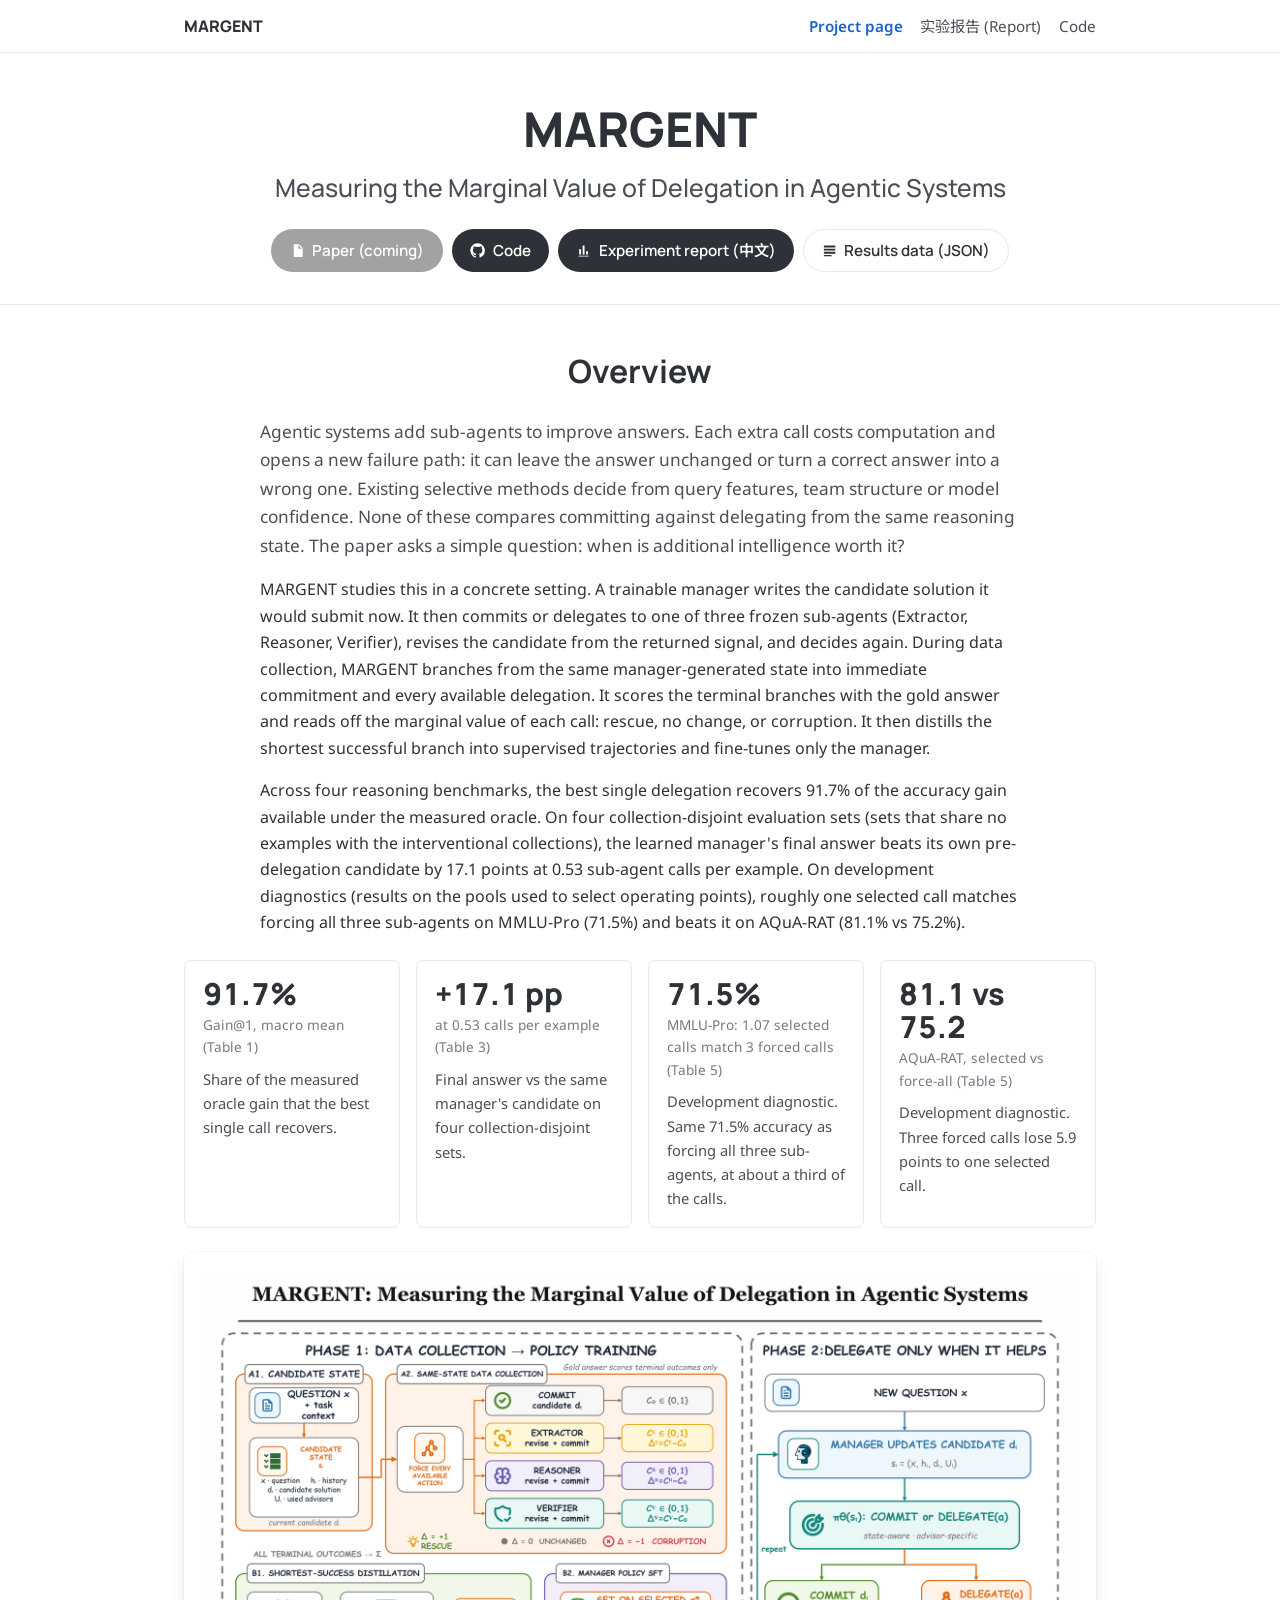
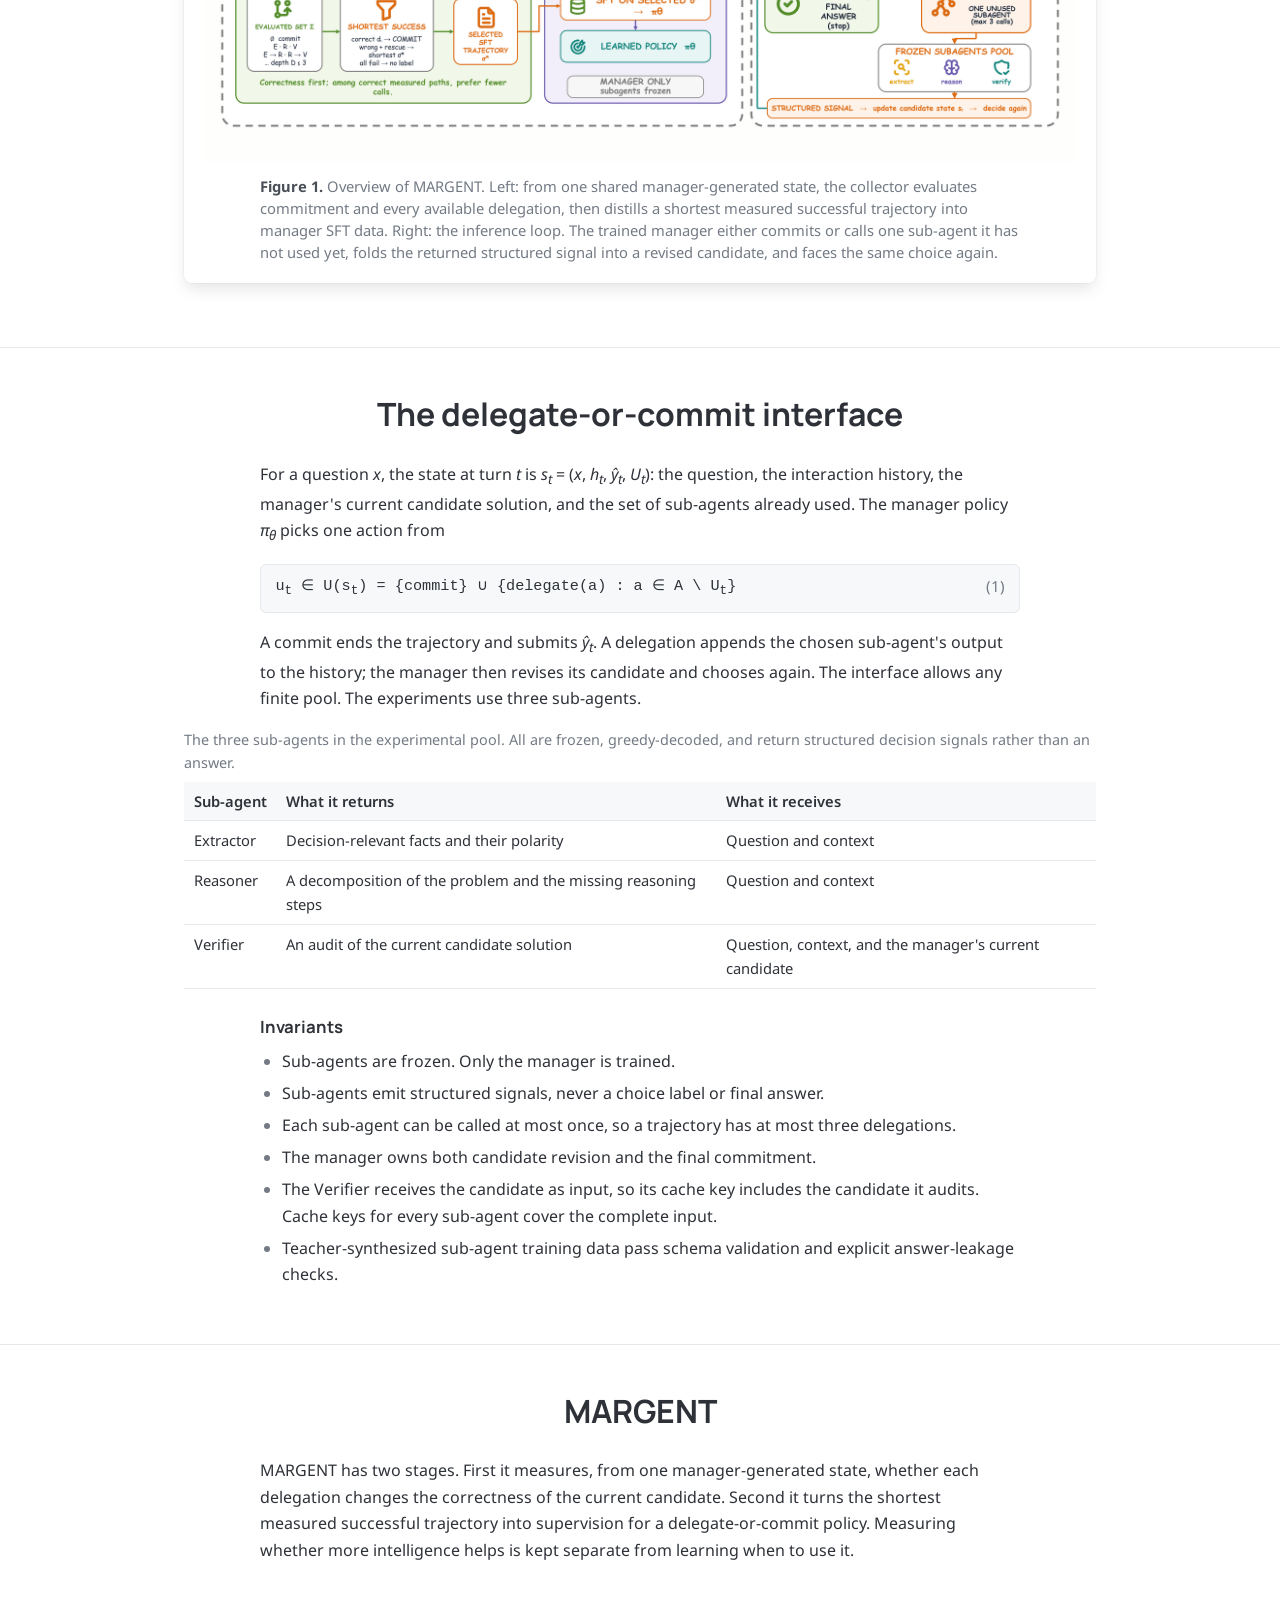
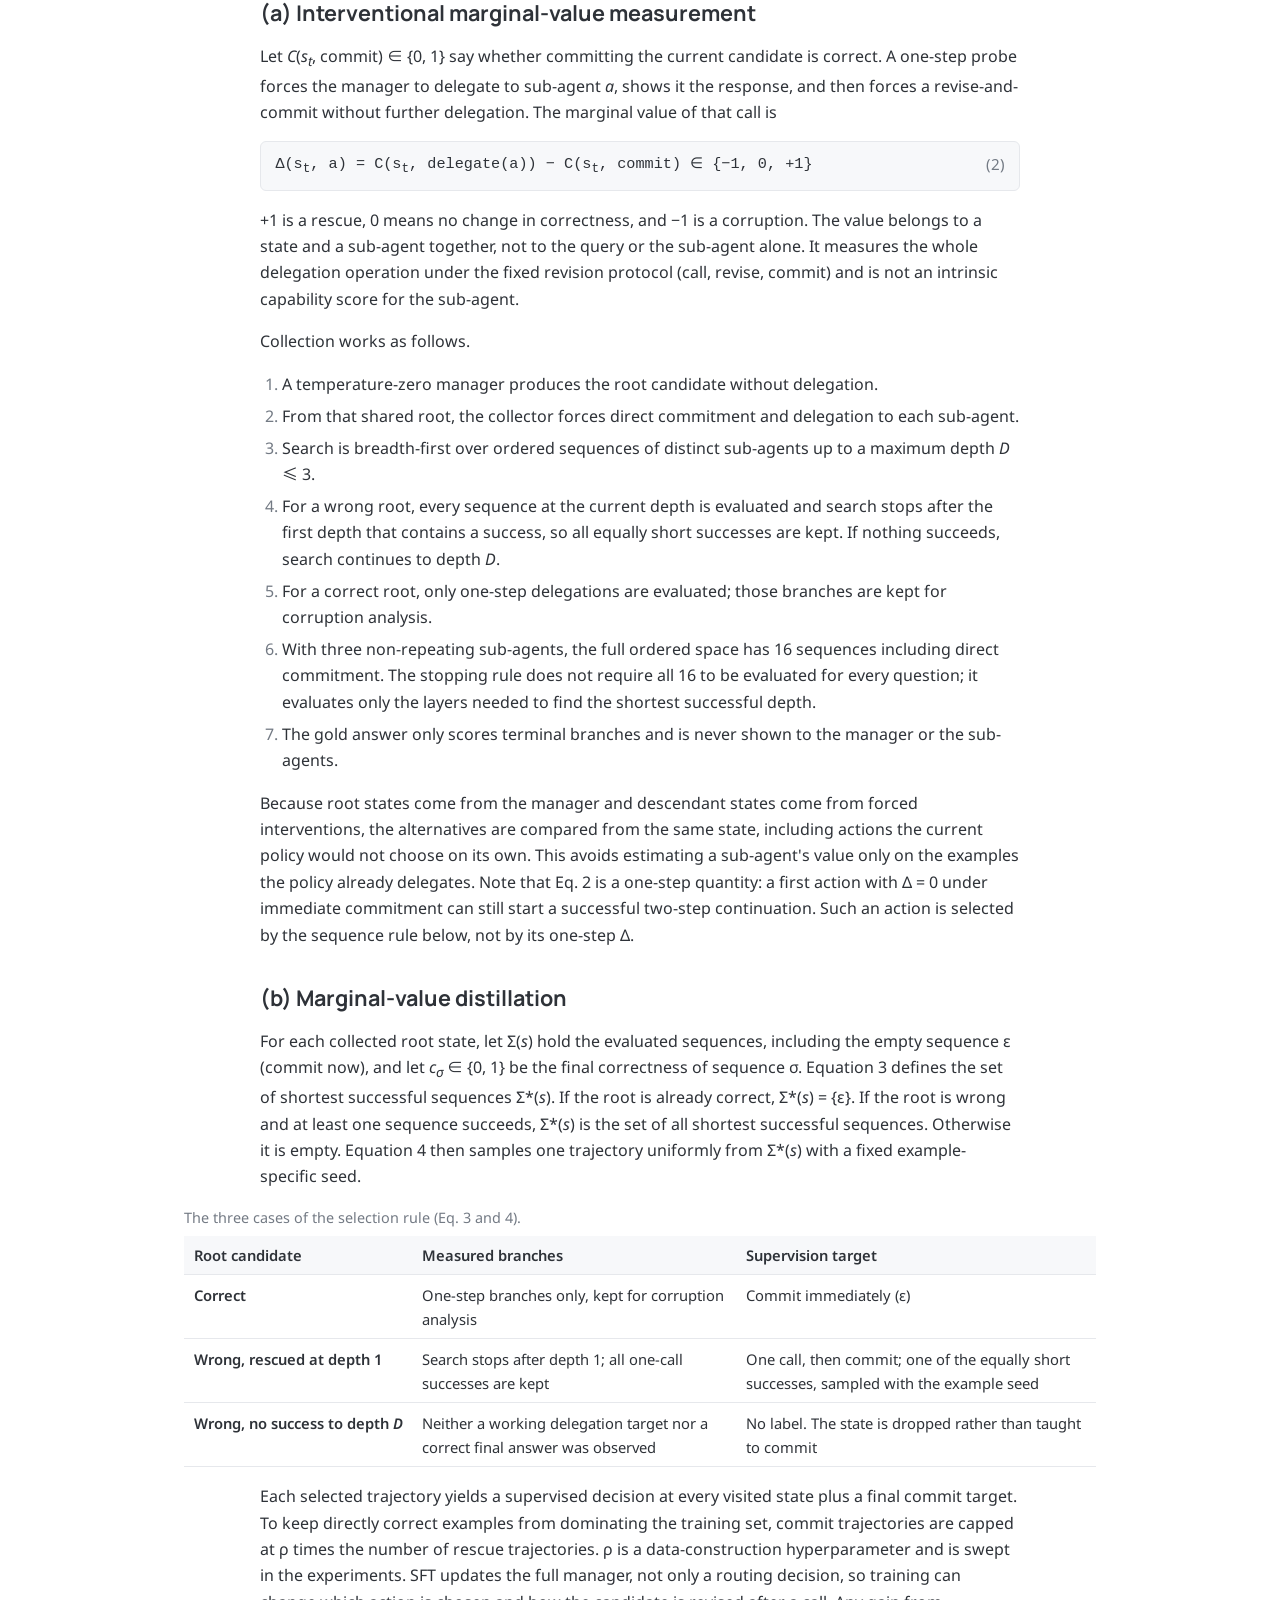
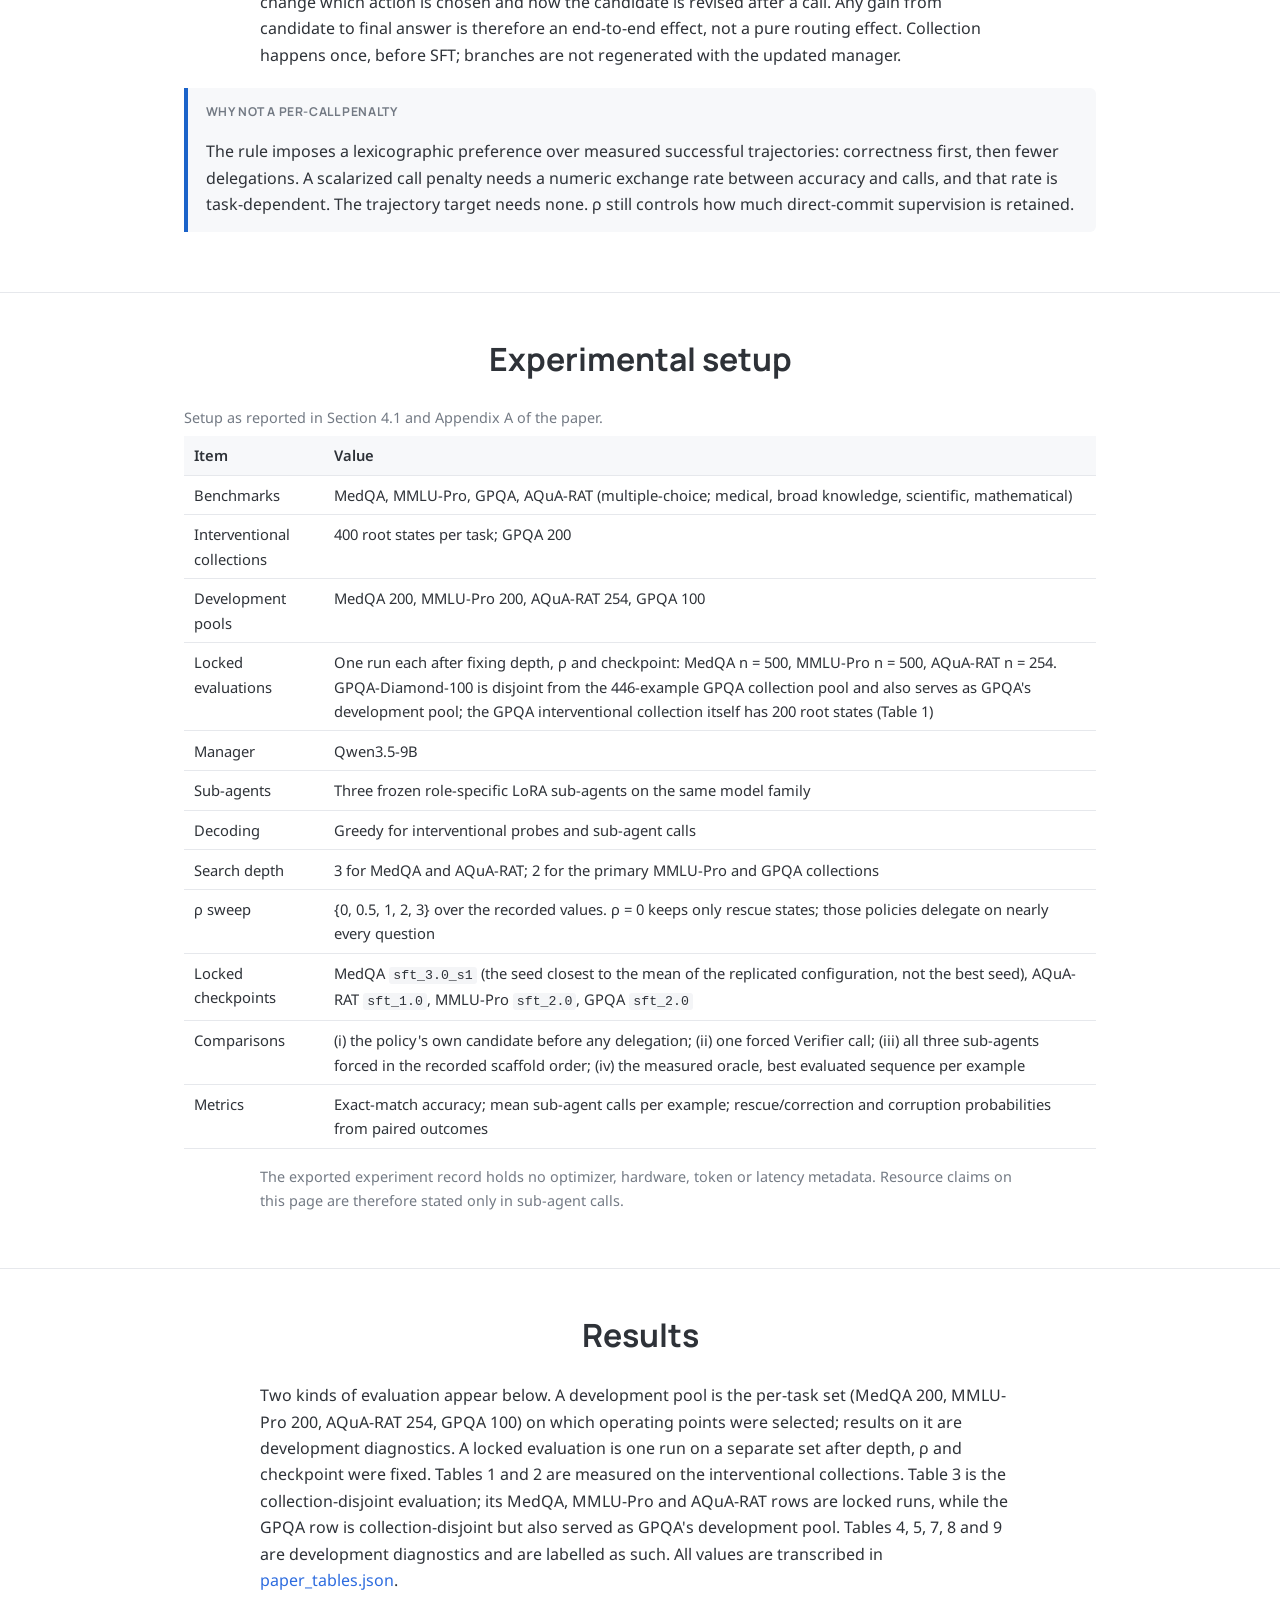
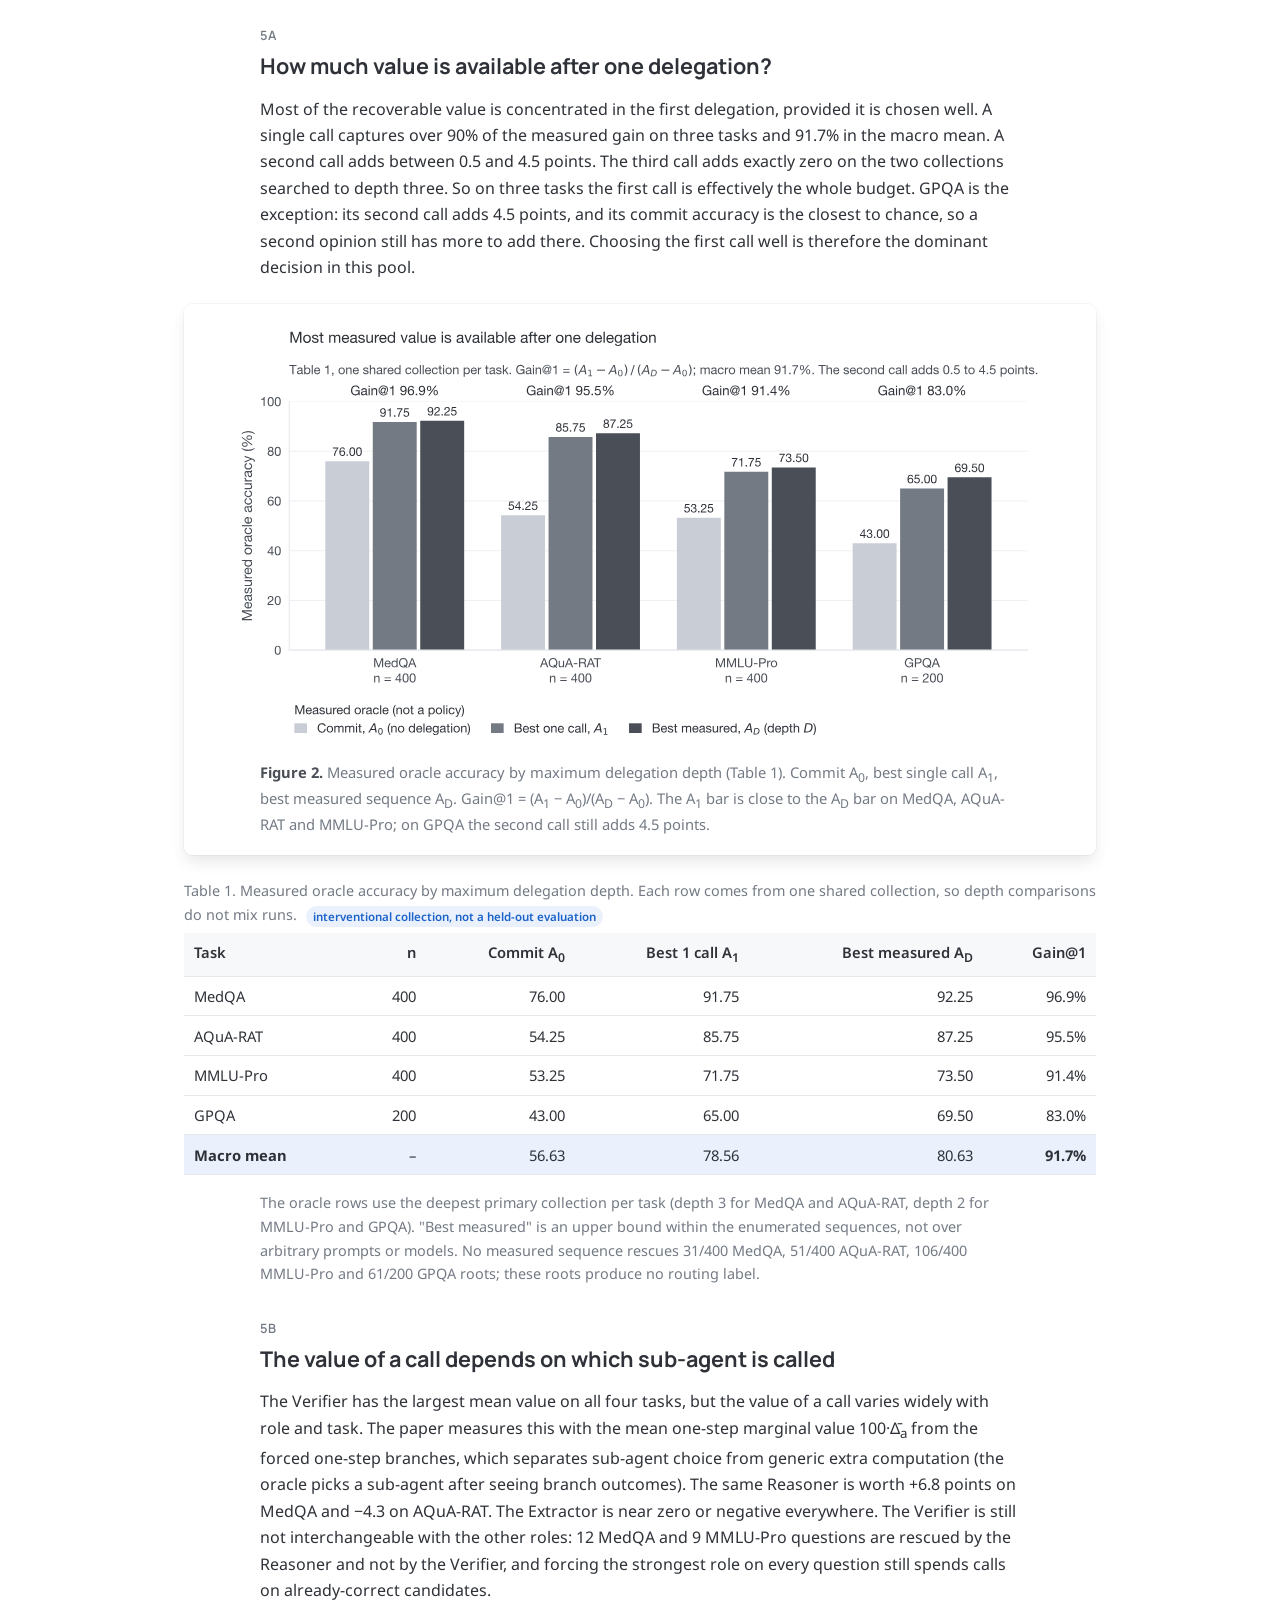
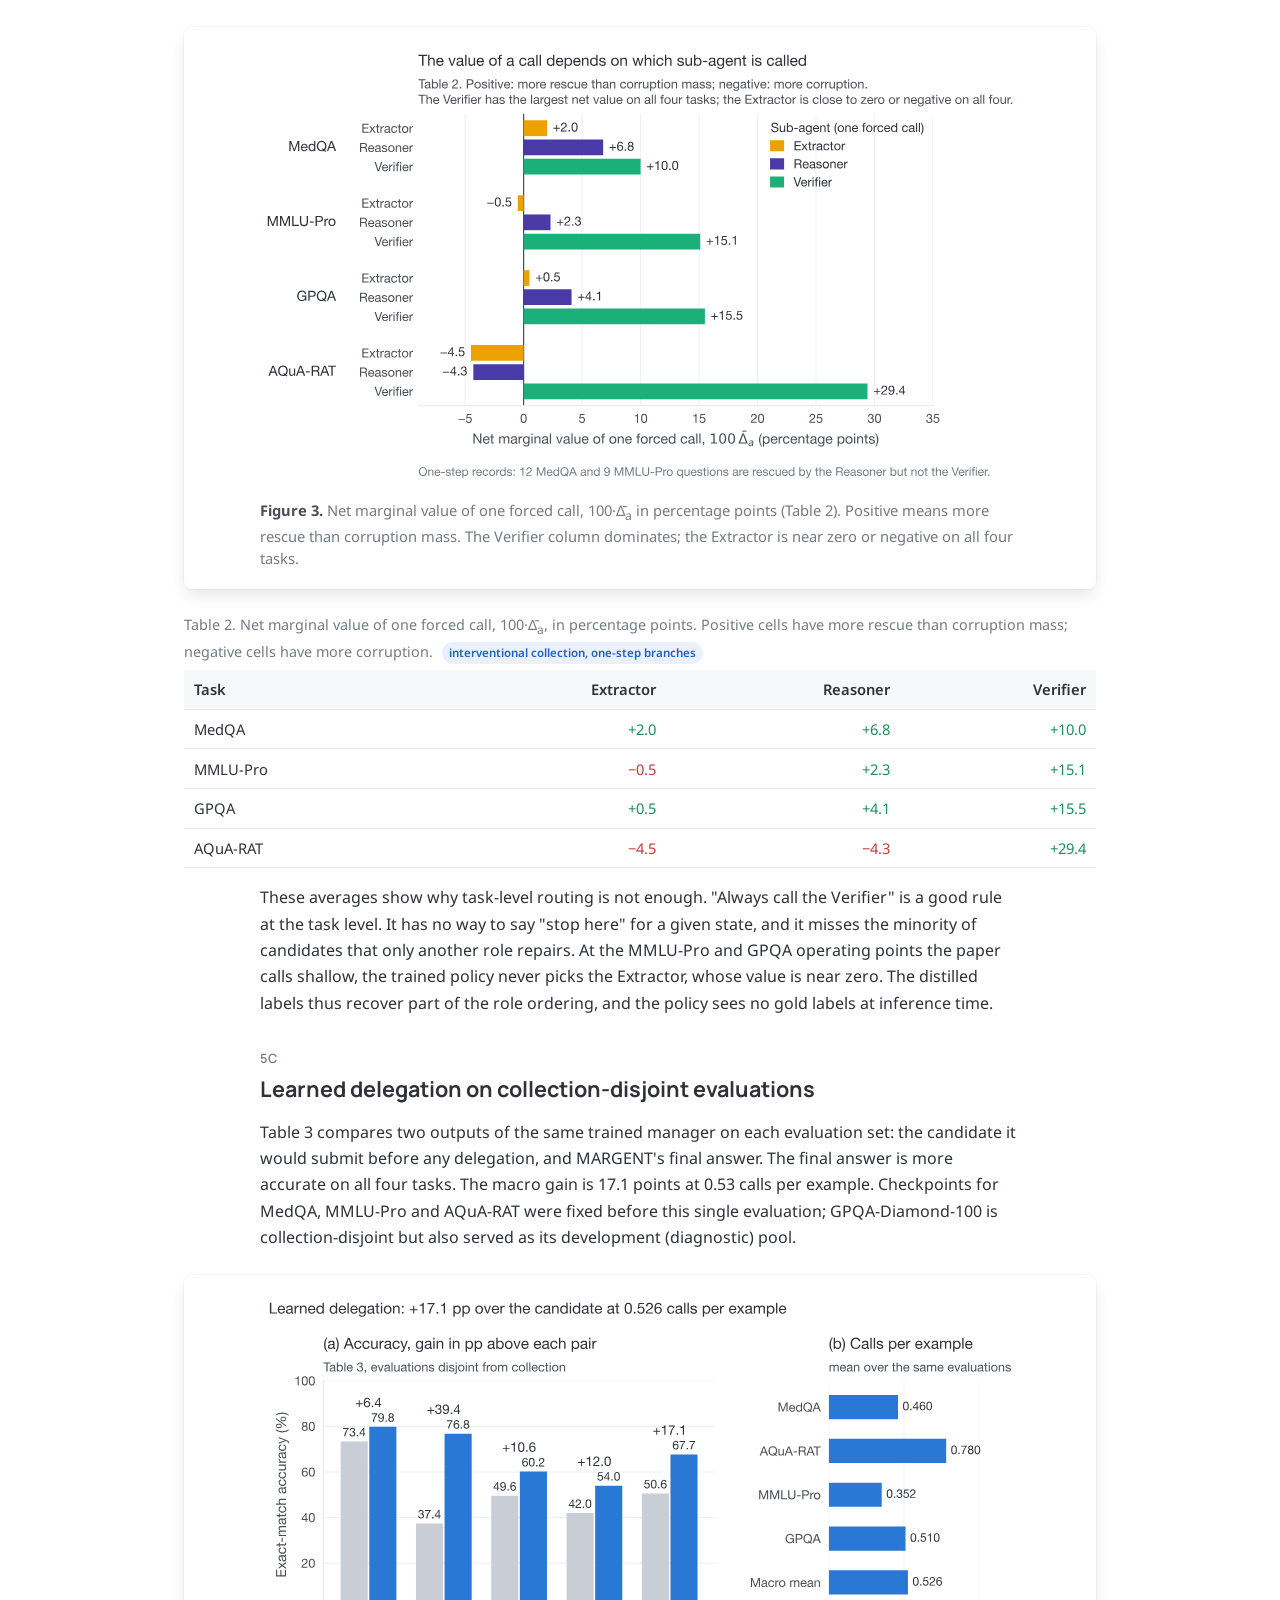
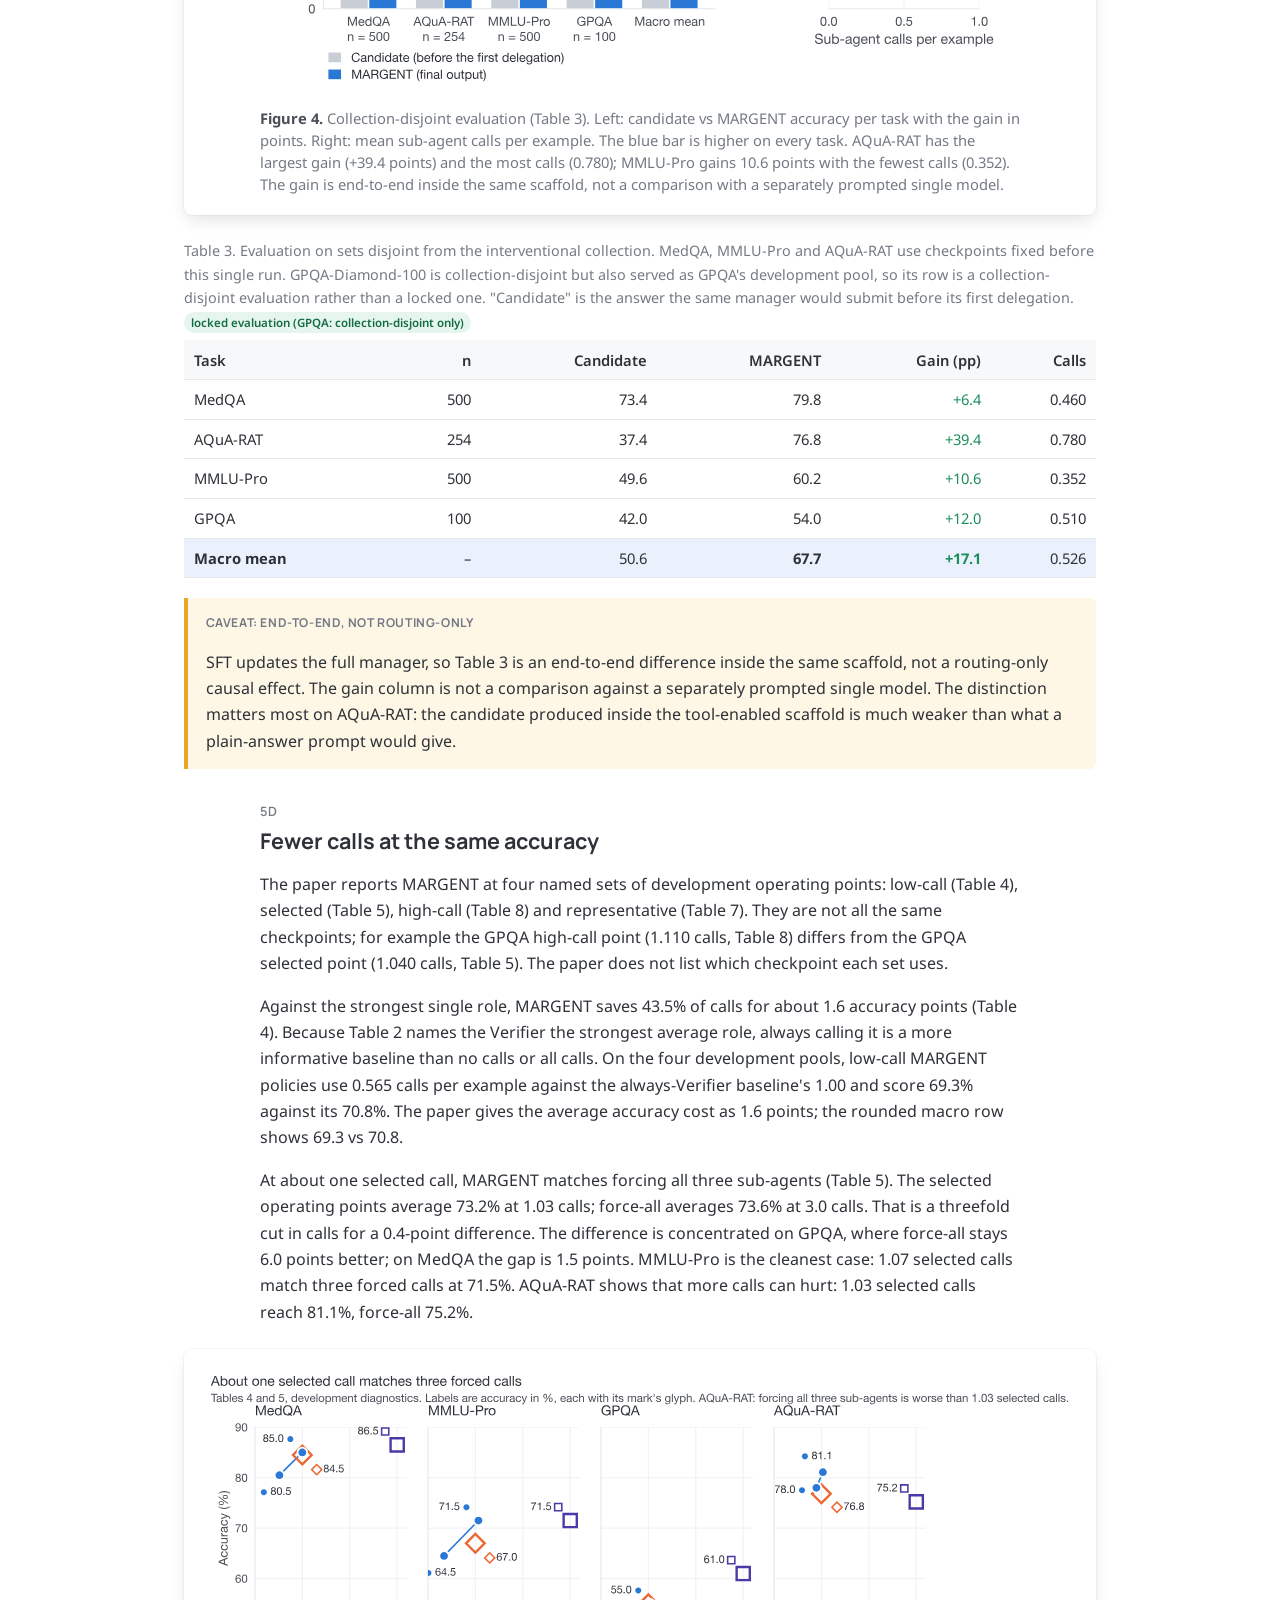
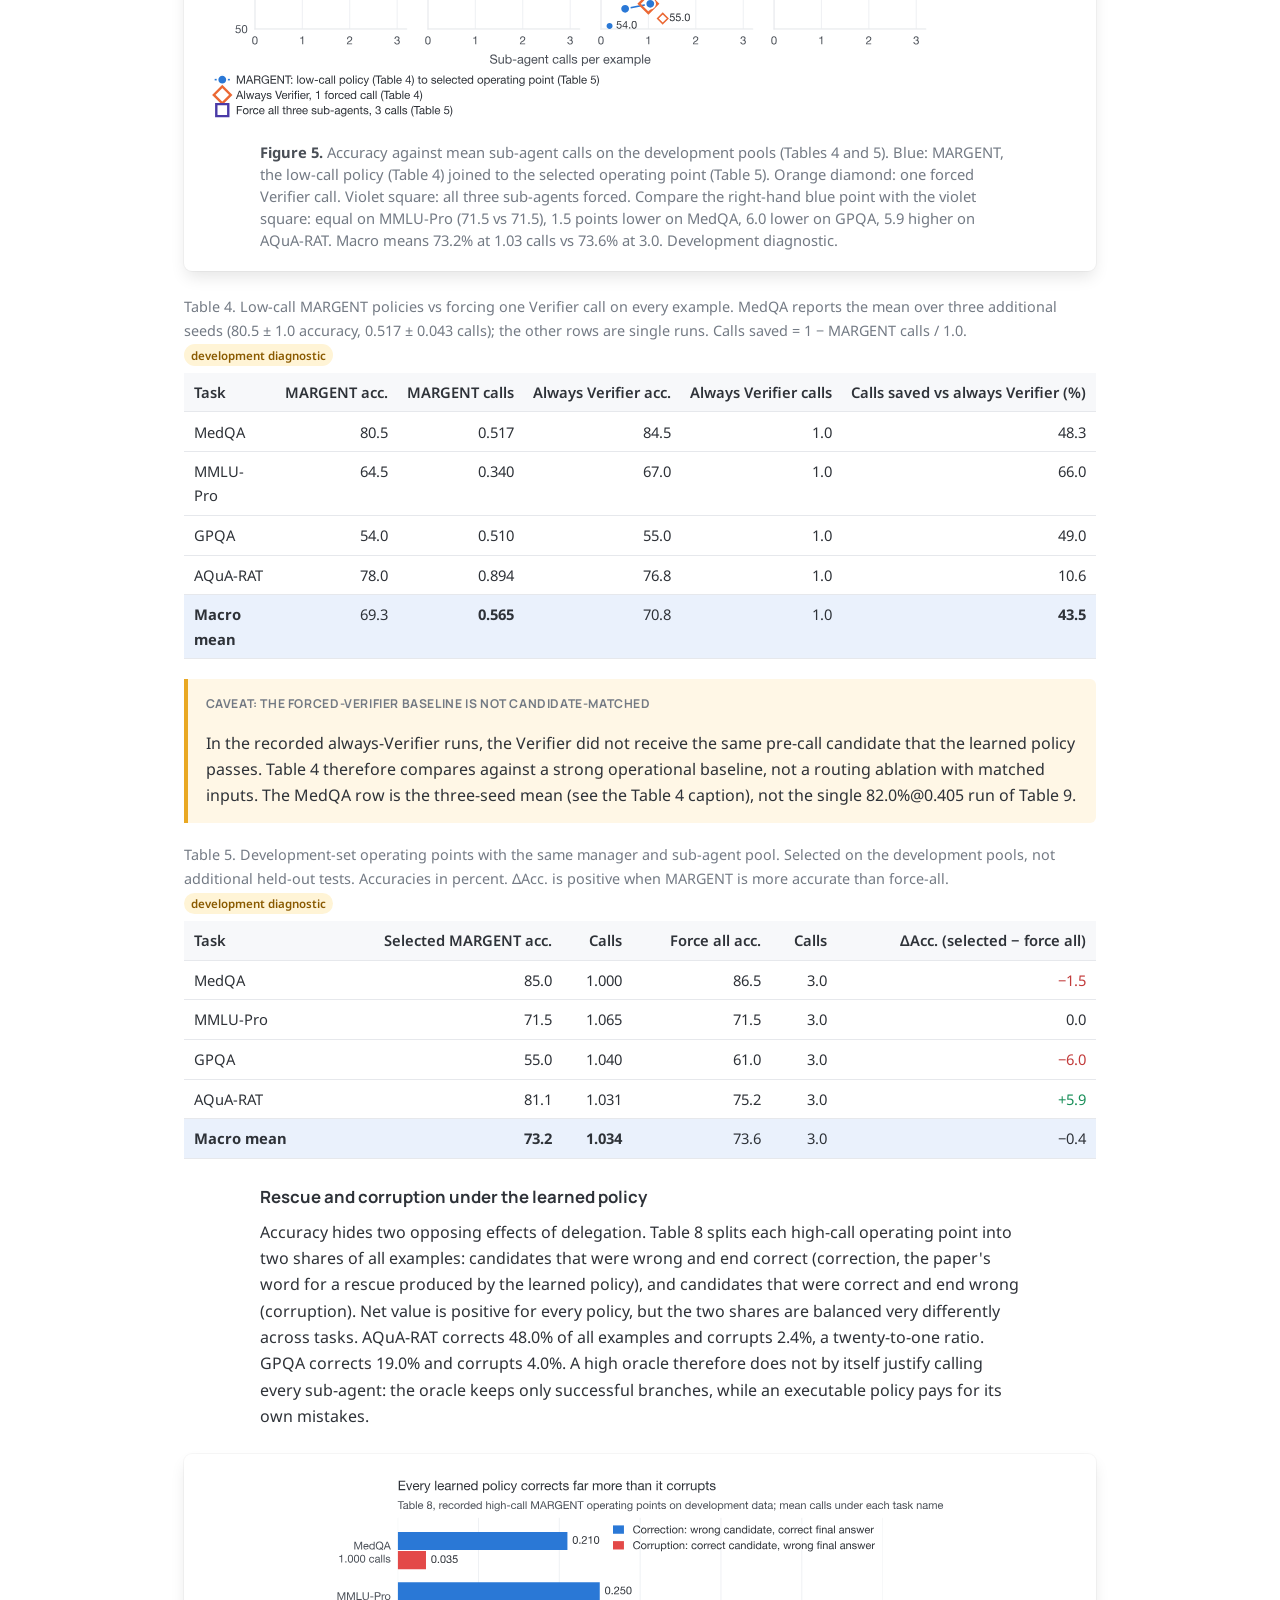
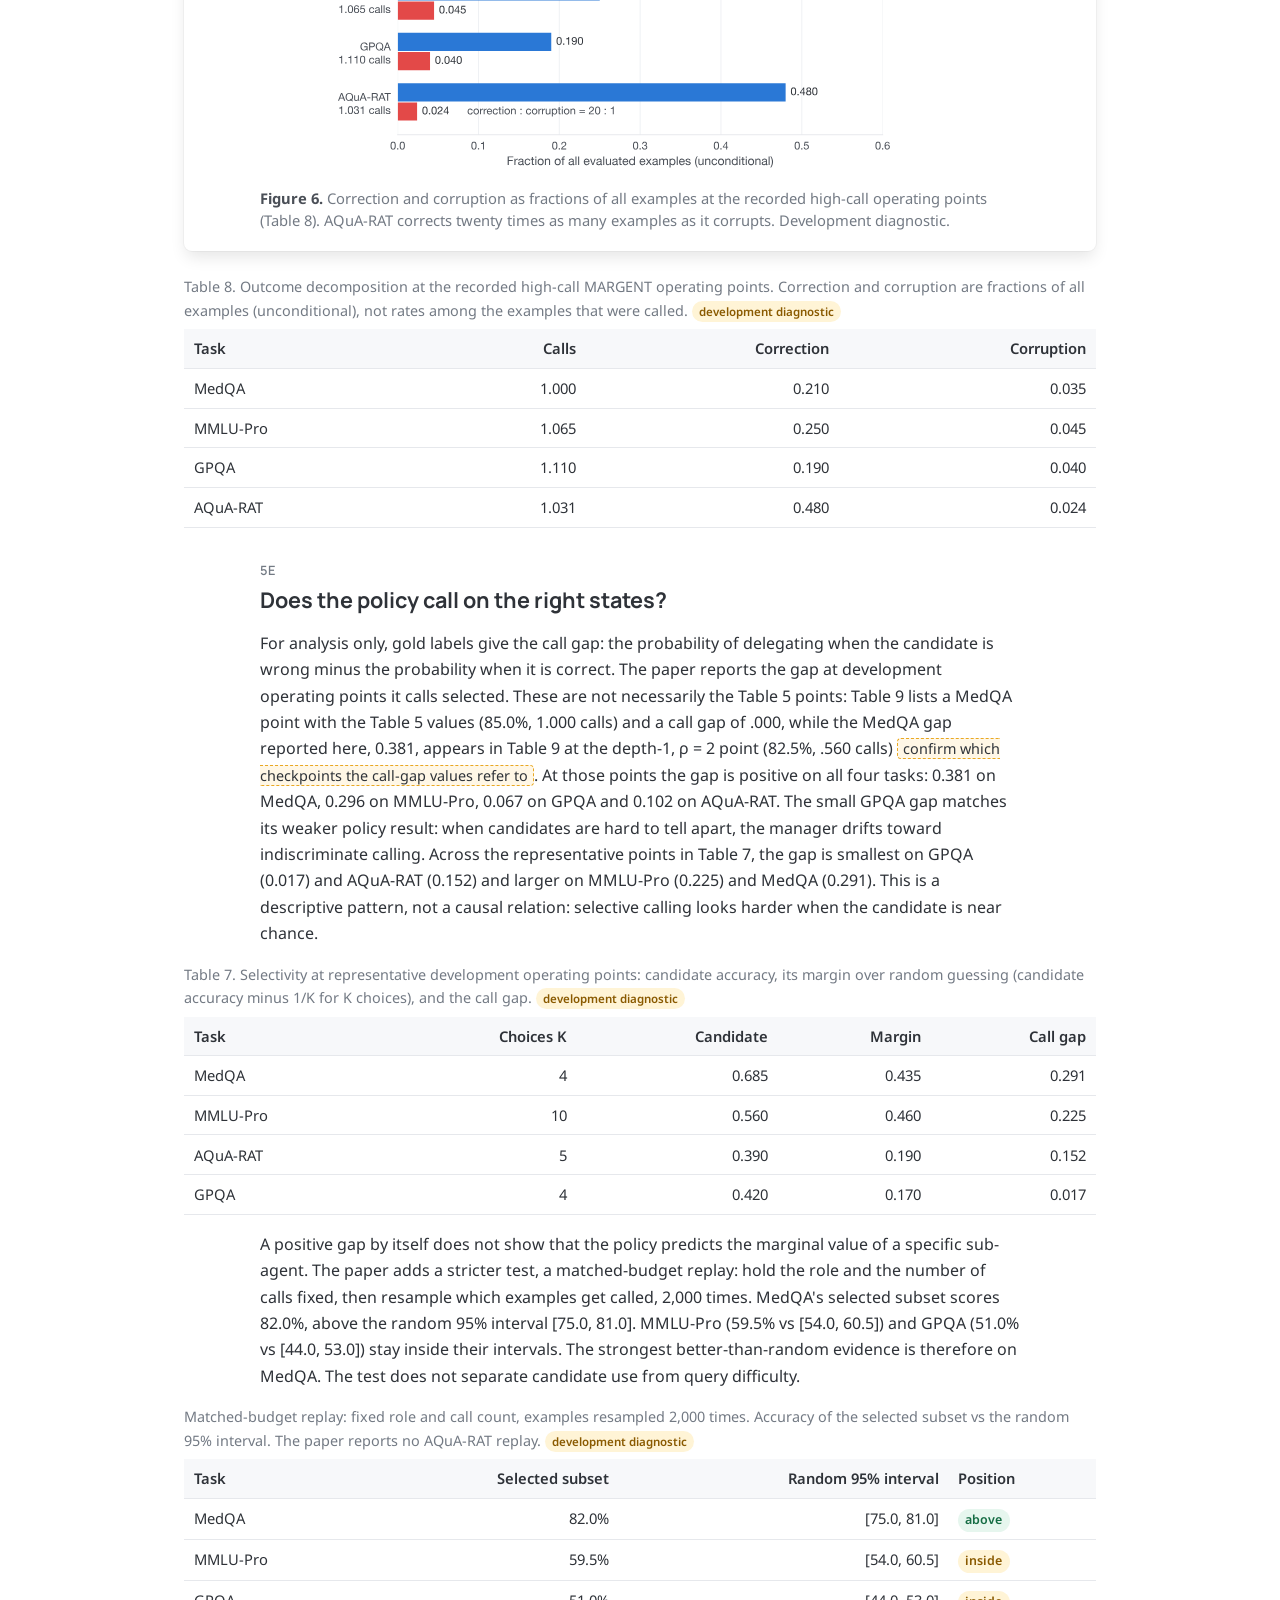
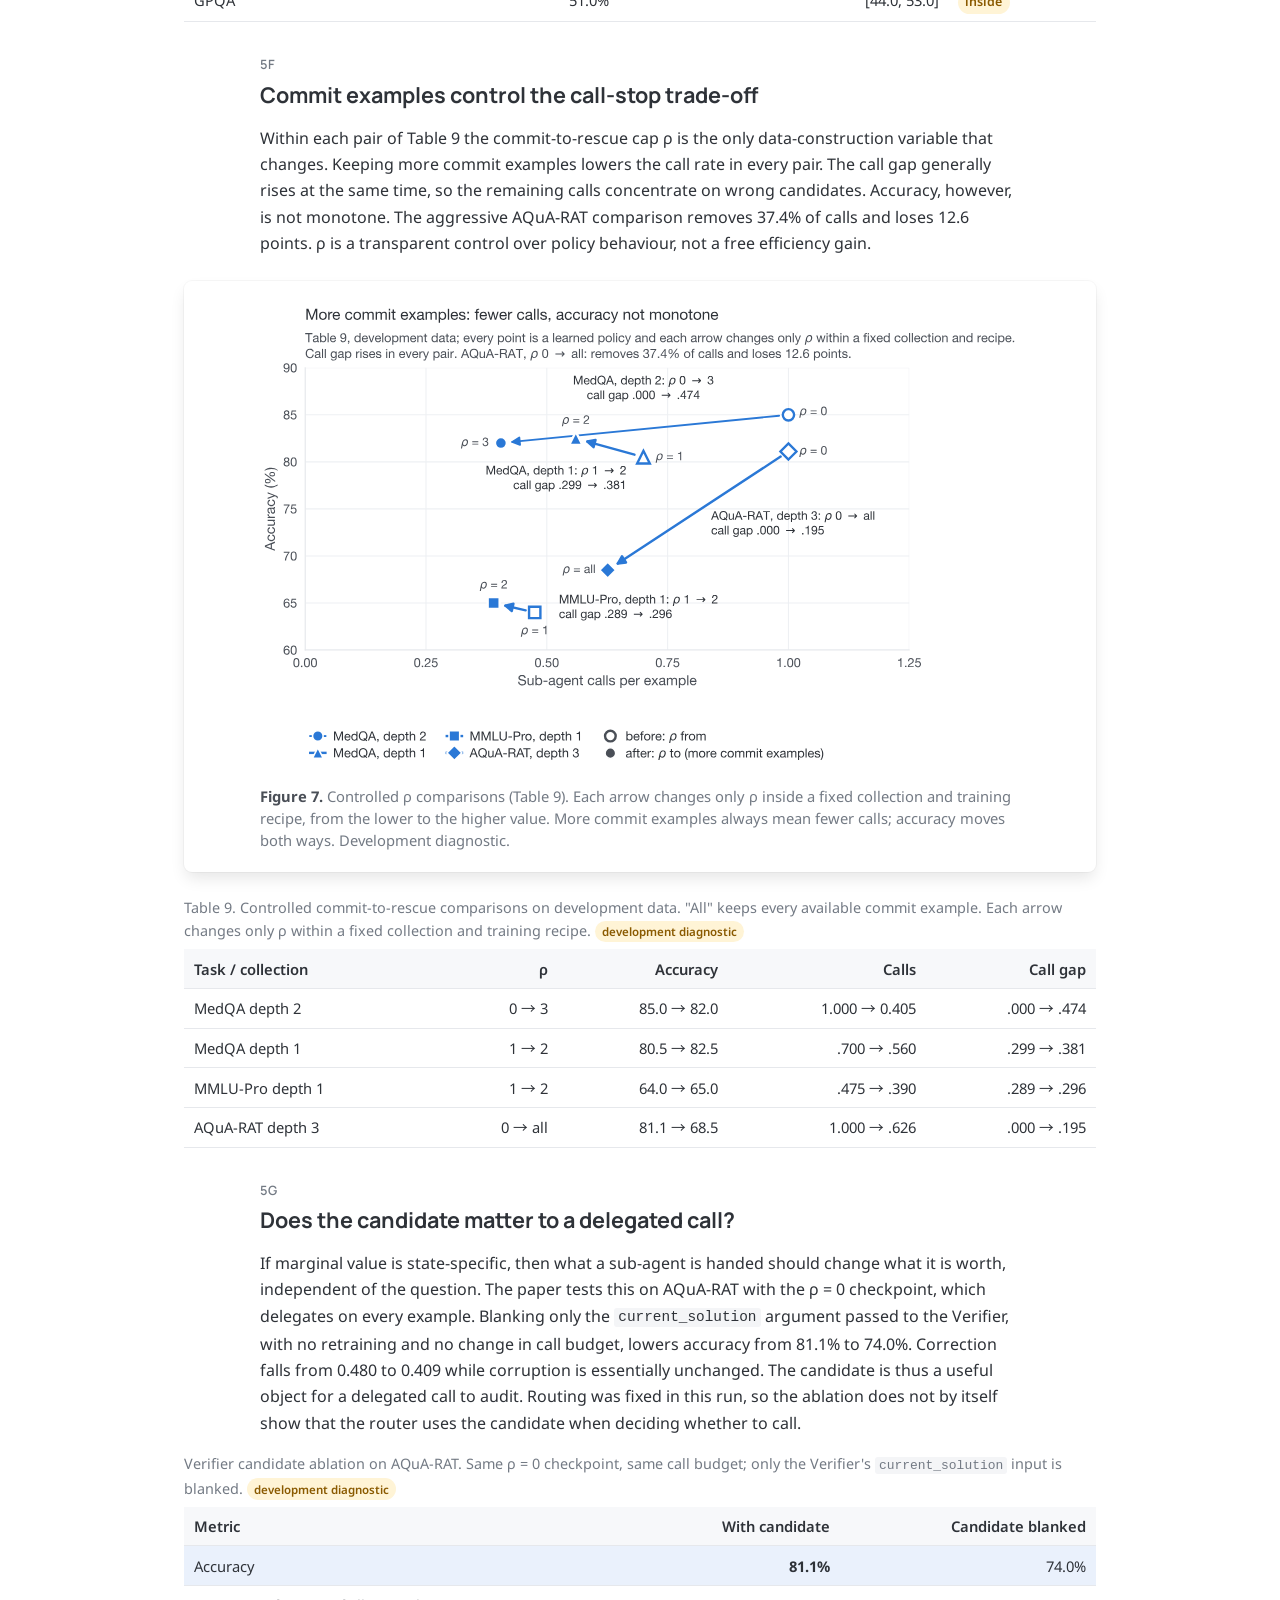
==== index.html @ a8a509f5 "Drop the author/venue placeholder lines from the hero Co-Authored-By: Claude Fable 5.1 <noreply@anth" ====
<!doctype html>
<html lang="en">
<head>
<meta charset="utf-8">
<meta name="viewport" content="width=device-width, initial-scale=1, viewport-fit=cover">
<title>MARGENT</title>
<meta name="description" content="Project page for MARGENT: a trainable delegate-or-commit framework that measures the marginal value of each sub-agent call from the same manager state and distills the shortest successful branch into supervision. NeurIPS 2026 submission.">
<link rel="preconnect" href="https://fonts.googleapis.com">
<link rel="stylesheet" href="https://fonts.googleapis.com/css2?family=Manrope:wght@500;600;700;800&amp;family=Noto+Sans:wght@400;600;700&amp;family=Noto+Sans+SC:wght@400;500;700&amp;display=swap">
<link rel="stylesheet" href="static/css/style.css">
<link rel="icon" href="data:,">
<style>
  /* page-specific: equation lines, evidence tags on table captions, the three-row example box */
  .eq { font-family: var(--font-mono); font-size: 0.95rem; background: var(--box); border: 1px solid var(--rule); border-radius: 6px; padding: 0.6rem 0.9rem; margin: 0.6rem 0 1rem; overflow-x: auto; }
  .eq .eqno { float: right; color: var(--muted); font-family: var(--font-body); }
  .tag { display: inline-block; padding: 0.1em 0.6em; border-radius: 9999px; font-size: 0.76rem; font-weight: 600; white-space: nowrap; background: var(--accent-soft); color: var(--accent); vertical-align: middle; margin-left: 0.3rem; }
  caption .status, caption .tag { font-size: 0.72rem; }
  .example td:first-child { white-space: nowrap; font-weight: 600; }
  figure.narrow img { max-width: min(620px, 100%); }
  figcaption code, .prose code, td code { overflow-wrap: anywhere; }
  .rq { color: var(--muted); font-weight: 600; font-size: 0.8rem; letter-spacing: 0.05em; text-transform: uppercase; display: block; margin-bottom: 0.1rem; }
</style>
</head>
<body>

<!-- ===== top navigation ===== -->
<nav class="topnav" aria-label="Site">
  <div class="container">
    <a class="brand" href="index.html">MARGENT</a>
    <ul>
      <li><a href="index.html" class="active">Project page</a></li>
      <li><a href="report.html">实验报告 (Report)</a></li>
      <li><a href="https://github.com/Candy26i/MARGENT">Code</a></li>
    </ul>
  </div>
</nav>

<!-- ===== floating table of contents ===== -->
<aside class="toc" aria-label="Table of contents">
  <h4>Contents</h4>
  <ul>
    <li><a href="#overview">Overview</a></li>
    <li><a href="#problem">Delegate or commit</a></li>
    <li><a href="#method">Method</a></li>
    <li><a href="#setup">Experimental setup</a></li>
    <li><a href="#results">Results</a></li>
    <li><a href="#diagnostics">Appendix diagnostics</a></li>
    <li><a href="#limitations">Limitations</a></li>
    <li><a href="#resources">Code</a></li>
    <li><a href="#bibtex">BibTeX</a></li>
  </ul>
</aside>

<!-- ===== hero ===== -->
<header class="hero">
  <div class="container">
    <h1 class="title">MARGENT</h1>
    <p class="subtitle">Measuring the Marginal Value of Delegation in Agentic Systems</p>
    <div class="links">
      <a class="btn is-disabled" aria-disabled="true">
        <svg viewBox="0 0 24 24" aria-hidden="true"><path d="M6 2h8l6 6v14H6zm7 1.5V9h5.5zM8 12h8v1.5H8zm0 3h8v1.5H8zm0 3h5v1.5H8z"/></svg>
        <span>Paper (coming)</span>
      </a>
      <a class="btn" href="https://github.com/Candy26i/MARGENT">
        <svg viewBox="0 0 24 24" aria-hidden="true"><path d="M12 .5C5.65.5.5 5.65.5 12c0 5.08 3.29 9.39 7.86 10.91.58.1.79-.25.79-.56v-2.17c-3.2.7-3.87-1.37-3.87-1.37-.52-1.33-1.28-1.69-1.28-1.69-1.05-.71.08-.7.08-.7 1.16.08 1.77 1.19 1.77 1.19 1.03 1.77 2.7 1.26 3.36.96.1-.75.4-1.26.73-1.55-2.55-.29-5.24-1.28-5.24-5.68 0-1.26.45-2.28 1.19-3.09-.12-.29-.52-1.46.11-3.05 0 0 .97-.31 3.18 1.18a11 11 0 0 1 5.79 0c2.2-1.49 3.17-1.18 3.17-1.18.63 1.59.23 2.76.11 3.05.74.81 1.19 1.83 1.19 3.09 0 4.41-2.69 5.38-5.25 5.67.41.36.78 1.06.78 2.14v3.17c0 .31.21.67.8.56A11.5 11.5 0 0 0 23.5 12C23.5 5.65 18.35.5 12 .5z"/></svg>
        <span>Code</span>
      </a>
      <a class="btn" href="report.html">
        <svg viewBox="0 0 24 24" aria-hidden="true"><path d="M4 20h16v1.5H4zM5 10h3v8H5zm5.5-6h3v14h-3zM16 13h3v5h-3z"/></svg>
        <span>Experiment report (中文)</span>
      </a>
      <a class="btn is-light" href="static/data/paper_tables.json">
        <svg viewBox="0 0 24 24" aria-hidden="true"><path d="M3 4h18v3H3zm0 5h18v3H3zm0 5h18v3H3zm0 5h12v2H3z"/></svg>
        <span>Results data (JSON)</span>
      </a>
    </div>
  </div>
</header>

<main>

<!-- ===== 1. Overview ===== -->
<section class="section" id="overview">
  <div class="container">
    <h2>Overview</h2>
    <div class="prose">
      <p class="lead">Agentic systems add sub-agents to improve answers. Each extra call costs computation and opens a new failure path: it can leave the answer unchanged or turn a correct answer into a wrong one. Existing selective methods decide from query features, team structure or model confidence. None of these compares committing against delegating from the same reasoning state. The paper asks a simple question: when is additional intelligence worth it?</p>
      <p>MARGENT studies this in a concrete setting. A trainable manager writes the candidate solution it would submit now. It then commits or delegates to one of three frozen sub-agents (Extractor, Reasoner, Verifier), revises the candidate from the returned signal, and decides again. During data collection, MARGENT branches from the same manager-generated state into immediate commitment and every available delegation. It scores the terminal branches with the gold answer and reads off the marginal value of each call: rescue, no change, or corruption. It then distills the shortest successful branch into supervised trajectories and fine-tunes only the manager.</p>
      <p>Across four reasoning benchmarks, the best single delegation recovers 91.7% of the accuracy gain available under the measured oracle. On four collection-disjoint evaluation sets (sets that share no examples with the interventional collections), the learned manager's final answer beats its own pre-delegation candidate by 17.1 points at 0.53 sub-agent calls per example. On development diagnostics (results on the pools used to select operating points), roughly one selected call matches forcing all three sub-agents on MMLU-Pro (71.5%) and beats it on AQuA-RAT (81.1% vs 75.2%).</p>
    </div>
    <div class="cards">
      <div class="card"><div class="kpi">91.7%</div><div class="kpi-label">Gain@1, macro mean (Table 1)</div><p>Share of the measured oracle gain that the best single call recovers.</p></div>
      <div class="card"><div class="kpi">+17.1 pp</div><div class="kpi-label">at 0.53 calls per example (Table 3)</div><p>Final answer vs the same manager's candidate on four collection-disjoint sets.</p></div>
      <div class="card"><div class="kpi">71.5%</div><div class="kpi-label">MMLU-Pro: 1.07 selected calls match 3 forced calls (Table 5)</div><p>Development diagnostic. Same 71.5% accuracy as forcing all three sub-agents, at about a third of the calls.</p></div>
      <div class="card"><div class="kpi">81.1 vs 75.2</div><div class="kpi-label">AQuA-RAT, selected vs force-all (Table 5)</div><p>Development diagnostic. Three forced calls lose 5.9 points to one selected call.</p></div>
    </div>
    <div class="box">
      <figure>
        <img src="static/images/margent_overview.png" alt="Overview of MARGENT in two halves. Left: from one shared manager-generated state the collector forces commitment and every available delegation, scores each branch, and distills a shortest successful trajectory into manager SFT data. Right: at inference the learned manager commits or delegates to an unused frozen sub-agent, updates its candidate from the returned structured signal, and decides again." width="1800" height="1012">
        <figcaption><b>Figure 1.</b> Overview of MARGENT. Left: from one shared manager-generated state, the collector evaluates commitment and every available delegation, then distills a shortest measured successful trajectory into manager SFT data. Right: the inference loop. The trained manager either commits or calls one sub-agent it has not used yet, folds the returned structured signal into a revised candidate, and faces the same choice again.</figcaption>
      </figure>
    </div>
  </div>
</section>

<!-- ===== 2. Delegate-or-commit interface ===== -->
<section class="section" id="problem">
  <div class="container">
    <h2>The delegate-or-commit interface</h2>
    <div class="prose">
      <p>For a question <i>x</i>, the state at turn <i>t</i> is <i>s<sub>t</sub></i> = (<i>x</i>, <i>h<sub>t</sub></i>, <i>ŷ<sub>t</sub></i>, <i>U<sub>t</sub></i>): the question, the interaction history, the manager's current candidate solution, and the set of sub-agents already used. The manager policy <i>π<sub>θ</sub></i> picks one action from</p>
      <div class="eq"><span class="eqno">(1)</span>u<sub>t</sub> ∈ U(s<sub>t</sub>) = {commit} ∪ {delegate(a) : a ∈ A \ U<sub>t</sub>}</div>
      <p>A commit ends the trajectory and submits <i>ŷ<sub>t</sub></i>. A delegation appends the chosen sub-agent's output to the history; the manager then revises its candidate and chooses again. The interface allows any finite pool. The experiments use three sub-agents.</p>
    </div>
    <div class="table-wrap">
      <table>
        <caption>The three sub-agents in the experimental pool. All are frozen, greedy-decoded, and return structured decision signals rather than an answer.</caption>
        <thead><tr><th>Sub-agent</th><th>What it returns</th><th>What it receives</th></tr></thead>
        <tbody>
          <tr><td>Extractor</td><td>Decision-relevant facts and their polarity</td><td>Question and context</td></tr>
          <tr><td>Reasoner</td><td>A decomposition of the problem and the missing reasoning steps</td><td>Question and context</td></tr>
          <tr><td>Verifier</td><td>An audit of the current candidate solution</td><td>Question, context, and the manager's current candidate</td></tr>
        </tbody>
      </table>
    </div>
    <div class="prose">
      <h4>Invariants</h4>
      <ul>
        <li>Sub-agents are frozen. Only the manager is trained.</li>
        <li>Sub-agents emit structured signals, never a choice label or final answer.</li>
        <li>Each sub-agent can be called at most once, so a trajectory has at most three delegations.</li>
        <li>The manager owns both candidate revision and the final commitment.</li>
        <li>The Verifier receives the candidate as input, so its cache key includes the candidate it audits. Cache keys for every sub-agent cover the complete input.</li>
        <li>Teacher-synthesized sub-agent training data pass schema validation and explicit answer-leakage checks.</li>
      </ul>
    </div>
  </div>
</section>

<!-- ===== 3. Method ===== -->
<section class="section" id="method">
  <div class="container">
    <h2>MARGENT</h2>
    <div class="prose">
      <p>MARGENT has two stages. First it measures, from one manager-generated state, whether each delegation changes the correctness of the current candidate. Second it turns the shortest measured successful trajectory into supervision for a delegate-or-commit policy. Measuring whether more intelligence helps is kept separate from learning when to use it.</p>
      <h3>(a) Interventional marginal-value measurement</h3>
      <p>Let <i>C</i>(<i>s<sub>t</sub></i>, commit) ∈ {0, 1} say whether committing the current candidate is correct. A one-step probe forces the manager to delegate to sub-agent <i>a</i>, shows it the response, and then forces a revise-and-commit without further delegation. The marginal value of that call is</p>
      <div class="eq"><span class="eqno">(2)</span>Δ(s<sub>t</sub>, a) = C(s<sub>t</sub>, delegate(a)) − C(s<sub>t</sub>, commit) ∈ {−1, 0, +1}</div>
      <p>+1 is a rescue, 0 means no change in correctness, and −1 is a corruption. The value belongs to a state and a sub-agent together, not to the query or the sub-agent alone. It measures the whole delegation operation under the fixed revision protocol (call, revise, commit) and is not an intrinsic capability score for the sub-agent.</p>
      <p>Collection works as follows.</p>
      <ol>
        <li>A temperature-zero manager produces the root candidate without delegation.</li>
        <li>From that shared root, the collector forces direct commitment and delegation to each sub-agent.</li>
        <li>Search is breadth-first over ordered sequences of distinct sub-agents up to a maximum depth <i>D</i> ≤ 3.</li>
        <li>For a wrong root, every sequence at the current depth is evaluated and search stops after the first depth that contains a success, so all equally short successes are kept. If nothing succeeds, search continues to depth <i>D</i>.</li>
        <li>For a correct root, only one-step delegations are evaluated; those branches are kept for corruption analysis.</li>
        <li>With three non-repeating sub-agents, the full ordered space has 16 sequences including direct commitment. The stopping rule does not require all 16 to be evaluated for every question; it evaluates only the layers needed to find the shortest successful depth.</li>
        <li>The gold answer only scores terminal branches and is never shown to the manager or the sub-agents.</li>
      </ol>
      <p>Because root states come from the manager and descendant states come from forced interventions, the alternatives are compared from the same state, including actions the current policy would not choose on its own. This avoids estimating a sub-agent's value only on the examples the policy already delegates. Note that Eq. 2 is a one-step quantity: a first action with Δ = 0 under immediate commitment can still start a successful two-step continuation. Such an action is selected by the sequence rule below, not by its one-step Δ.</p>
      <h3>(b) Marginal-value distillation</h3>
      <p>For each collected root state, let Σ(<i>s</i>) hold the evaluated sequences, including the empty sequence ε (commit now), and let <i>c<sub>σ</sub></i> ∈ {0, 1} be the final correctness of sequence σ. Equation 3 defines the set of shortest successful sequences Σ*(<i>s</i>). If the root is already correct, Σ*(<i>s</i>) = {ε}. If the root is wrong and at least one sequence succeeds, Σ*(<i>s</i>) is the set of all shortest successful sequences. Otherwise it is empty. Equation 4 then samples one trajectory uniformly from Σ*(<i>s</i>) with a fixed example-specific seed.</p>
    </div>
    <div class="table-wrap">
      <table class="example">
        <caption>The three cases of the selection rule (Eq. 3 and 4).</caption>
        <thead><tr><th>Root candidate</th><th>Measured branches</th><th>Supervision target</th></tr></thead>
        <tbody>
          <tr><td>Correct</td><td>One-step branches only, kept for corruption analysis</td><td>Commit immediately (ε)</td></tr>
          <tr><td>Wrong, rescued at depth 1</td><td>Search stops after depth 1; all one-call successes are kept</td><td>One call, then commit; one of the equally short successes, sampled with the example seed</td></tr>
          <tr><td>Wrong, no success to depth <i>D</i></td><td>Neither a working delegation target nor a correct final answer was observed</td><td>No label. The state is dropped rather than taught to commit</td></tr>
        </tbody>
      </table>
    </div>
    <div class="prose">
      <p>Each selected trajectory yields a supervised decision at every visited state plus a final commit target. To keep directly correct examples from dominating the training set, commit trajectories are capped at ρ times the number of rescue trajectories. ρ is a data-construction hyperparameter and is swept in the experiments. SFT updates the full manager, not only a routing decision, so training can change which action is chosen and how the candidate is revised after a call. Any gain from candidate to final answer is therefore an end-to-end effect, not a pure routing effect. Collection happens once, before SFT; branches are not regenerated with the updated manager.</p>
    </div>
    <div class="callout">
      <span class="label">Why not a per-call penalty</span>
      <p>The rule imposes a lexicographic preference over measured successful trajectories: correctness first, then fewer delegations. A scalarized call penalty needs a numeric exchange rate between accuracy and calls, and that rate is task-dependent. The trajectory target needs none. ρ still controls how much direct-commit supervision is retained.</p>
    </div>
  </div>
</section>

<!-- ===== 4. Setup ===== -->
<section class="section" id="setup">
  <div class="container">
    <h2>Experimental setup</h2>
    <div class="table-wrap">
      <table>
        <caption>Setup as reported in Section 4.1 and Appendix A of the paper.</caption>
        <thead><tr><th>Item</th><th>Value</th></tr></thead>
        <tbody>
          <tr><td>Benchmarks</td><td>MedQA, MMLU-Pro, GPQA, AQuA-RAT (multiple-choice; medical, broad knowledge, scientific, mathematical)</td></tr>
          <tr><td>Interventional collections</td><td>400 root states per task; GPQA 200</td></tr>
          <tr><td>Development pools</td><td>MedQA 200, MMLU-Pro 200, AQuA-RAT 254, GPQA 100</td></tr>
          <tr><td>Locked evaluations</td><td>One run each after fixing depth, ρ and checkpoint: MedQA n = 500, MMLU-Pro n = 500, AQuA-RAT n = 254. GPQA-Diamond-100 is disjoint from the 446-example GPQA collection pool and also serves as GPQA's development pool; the GPQA interventional collection itself has 200 root states (Table 1)</td></tr>
          <tr><td>Manager</td><td>Qwen3.5-9B</td></tr>
          <tr><td>Sub-agents</td><td>Three frozen role-specific LoRA sub-agents on the same model family</td></tr>
          <tr><td>Decoding</td><td>Greedy for interventional probes and sub-agent calls</td></tr>
          <tr><td>Search depth</td><td>3 for MedQA and AQuA-RAT; 2 for the primary MMLU-Pro and GPQA collections</td></tr>
          <tr><td>ρ sweep</td><td>{0, 0.5, 1, 2, 3} over the recorded values. ρ = 0 keeps only rescue states; those policies delegate on nearly every question</td></tr>
          <tr><td>Locked checkpoints</td><td>MedQA <code>sft_3.0_s1</code> (the seed closest to the mean of the replicated configuration, not the best seed), AQuA-RAT <code>sft_1.0</code>, MMLU-Pro <code>sft_2.0</code>, GPQA <code>sft_2.0</code></td></tr>
          <tr><td>Comparisons</td><td>(i) the policy's own candidate before any delegation; (ii) one forced Verifier call; (iii) all three sub-agents forced in the recorded scaffold order; (iv) the measured oracle, best evaluated sequence per example</td></tr>
          <tr><td>Metrics</td><td>Exact-match accuracy; mean sub-agent calls per example; rescue/correction and corruption probabilities from paired outcomes</td></tr>
        </tbody>
      </table>
    </div>
    <div class="prose">
      <p class="small">The exported experiment record holds no optimizer, hardware, token or latency metadata. Resource claims on this page are therefore stated only in sub-agent calls.</p>
    </div>
  </div>
</section>

<!-- ===== 5. Results ===== -->
<section class="section" id="results">
  <div class="container">
    <h2>Results</h2>
    <div class="prose">
      <p>Two kinds of evaluation appear below. A development pool is the per-task set (MedQA 200, MMLU-Pro 200, AQuA-RAT 254, GPQA 100) on which operating points were selected; results on it are development diagnostics. A locked evaluation is one run on a separate set after depth, ρ and checkpoint were fixed. Tables 1 and 2 are measured on the interventional collections. Table 3 is the collection-disjoint evaluation; its MedQA, MMLU-Pro and AQuA-RAT rows are locked runs, while the GPQA row is collection-disjoint but also served as GPQA's development pool. Tables 4, 5, 7, 8 and 9 are development diagnostics and are labelled as such. All values are transcribed in <a href="static/data/paper_tables.json">paper_tables.json</a>.</p>

      <h3><span class="rq">5a</span>How much value is available after one delegation?</h3>
      <p>Most of the recoverable value is concentrated in the first delegation, provided it is chosen well. A single call captures over 90% of the measured gain on three tasks and 91.7% in the macro mean. A second call adds between 0.5 and 4.5 points. The third call adds exactly zero on the two collections searched to depth three. So on three tasks the first call is effectively the whole budget. GPQA is the exception: its second call adds 4.5 points, and its commit accuracy is the closest to chance, so a second opinion still has more to add there. Choosing the first call well is therefore the dominant decision in this pool.</p>
    </div>
    <div class="box">
      <figure>
        <img src="static/images/fig_oracle_depth.svg" alt="Grouped bar chart with four task groups (MedQA, AQuA-RAT, MMLU-Pro, GPQA) and three bars each: commit accuracy A0, best one-call accuracy A1, and best measured accuracy A_D. Bars are labelled with their values and each group shows its Gain@1 percentage; n is printed under each task name.">
        <figcaption><b>Figure 2.</b> Measured oracle accuracy by maximum delegation depth (Table 1). Commit A<sub>0</sub>, best single call A<sub>1</sub>, best measured sequence A<sub>D</sub>. Gain@1 = (A<sub>1</sub> − A<sub>0</sub>)/(A<sub>D</sub> − A<sub>0</sub>). The A<sub>1</sub> bar is close to the A<sub>D</sub> bar on MedQA, AQuA-RAT and MMLU-Pro; on GPQA the second call still adds 4.5 points.</figcaption>
      </figure>
    </div>
    <div class="table-wrap">
      <table>
        <caption>Table 1. Measured oracle accuracy by maximum delegation depth. Each row comes from one shared collection, so depth comparisons do not mix runs. <span class="tag">interventional collection, not a held-out evaluation</span></caption>
        <thead><tr><th>Task</th><th class="num">n</th><th class="num">Commit A<sub>0</sub></th><th class="num">Best 1 call A<sub>1</sub></th><th class="num">Best measured A<sub>D</sub></th><th class="num">Gain@1</th></tr></thead>
        <tbody>
          <tr><td>MedQA</td><td class="num">400</td><td class="num">76.00</td><td class="num">91.75</td><td class="num">92.25</td><td class="num">96.9%</td></tr>
          <tr><td>AQuA-RAT</td><td class="num">400</td><td class="num">54.25</td><td class="num">85.75</td><td class="num">87.25</td><td class="num">95.5%</td></tr>
          <tr><td>MMLU-Pro</td><td class="num">400</td><td class="num">53.25</td><td class="num">71.75</td><td class="num">73.50</td><td class="num">91.4%</td></tr>
          <tr><td>GPQA</td><td class="num">200</td><td class="num">43.00</td><td class="num">65.00</td><td class="num">69.50</td><td class="num">83.0%</td></tr>
          <tr class="hl"><td><b>Macro mean</b></td><td class="num">–</td><td class="num">56.63</td><td class="num">78.56</td><td class="num">80.63</td><td class="num"><b>91.7%</b></td></tr>
        </tbody>
      </table>
    </div>
    <div class="prose">
      <p class="small">The oracle rows use the deepest primary collection per task (depth 3 for MedQA and AQuA-RAT, depth 2 for MMLU-Pro and GPQA). "Best measured" is an upper bound within the enumerated sequences, not over arbitrary prompts or models. No measured sequence rescues 31/400 MedQA, 51/400 AQuA-RAT, 106/400 MMLU-Pro and 61/200 GPQA roots; these roots produce no routing label.</p>

      <h3><span class="rq">5b</span>The value of a call depends on which sub-agent is called</h3>
      <p>The Verifier has the largest mean value on all four tasks, but the value of a call varies widely with role and task. The paper measures this with the mean one-step marginal value 100·Δ̄<sub>a</sub> from the forced one-step branches, which separates sub-agent choice from generic extra computation (the oracle picks a sub-agent after seeing branch outcomes). The same Reasoner is worth +6.8 points on MedQA and −4.3 on AQuA-RAT. The Extractor is near zero or negative everywhere. The Verifier is still not interchangeable with the other roles: 12 MedQA and 9 MMLU-Pro questions are rescued by the Reasoner and not by the Verifier, and forcing the strongest role on every question still spends calls on already-correct candidates.</p>
    </div>
    <div class="box">
      <figure>
        <img src="static/images/fig_net_marginal_value.svg" alt="Matrix of four tasks by three sub-agents showing the net marginal value of one forced call in percentage points around a zero line. Verifier values are positive and largest on every task; Extractor values are near zero or negative; Reasoner is positive on MedQA, MMLU-Pro and GPQA and negative on AQuA-RAT.">
        <figcaption><b>Figure 3.</b> Net marginal value of one forced call, 100·Δ̄<sub>a</sub> in percentage points (Table 2). Positive means more rescue than corruption mass. The Verifier column dominates; the Extractor is near zero or negative on all four tasks.</figcaption>
      </figure>
    </div>
    <div class="table-wrap">
      <table>
        <caption>Table 2. Net marginal value of one forced call, 100·Δ̄<sub>a</sub>, in percentage points. Positive cells have more rescue than corruption mass; negative cells have more corruption. <span class="tag">interventional collection, one-step branches</span></caption>
        <thead><tr><th>Task</th><th class="num">Extractor</th><th class="num">Reasoner</th><th class="num">Verifier</th></tr></thead>
        <tbody>
          <tr><td>MedQA</td><td class="num pos">+2.0</td><td class="num pos">+6.8</td><td class="num pos">+10.0</td></tr>
          <tr><td>MMLU-Pro</td><td class="num neg">−0.5</td><td class="num pos">+2.3</td><td class="num pos">+15.1</td></tr>
          <tr><td>GPQA</td><td class="num pos">+0.5</td><td class="num pos">+4.1</td><td class="num pos">+15.5</td></tr>
          <tr><td>AQuA-RAT</td><td class="num neg">−4.5</td><td class="num neg">−4.3</td><td class="num pos">+29.4</td></tr>
        </tbody>
      </table>
    </div>
    <div class="prose">
      <p>These averages show why task-level routing is not enough. "Always call the Verifier" is a good rule at the task level. It has no way to say "stop here" for a given state, and it misses the minority of candidates that only another role repairs. At the MMLU-Pro and GPQA operating points the paper calls shallow, the trained policy never picks the Extractor, whose value is near zero. The distilled labels thus recover part of the role ordering, and the policy sees no gold labels at inference time.</p>

      <h3><span class="rq">5c</span>Learned delegation on collection-disjoint evaluations</h3>
      <p>Table 3 compares two outputs of the same trained manager on each evaluation set: the candidate it would submit before any delegation, and MARGENT's final answer. The final answer is more accurate on all four tasks. The macro gain is 17.1 points at 0.53 calls per example. Checkpoints for MedQA, MMLU-Pro and AQuA-RAT were fixed before this single evaluation; GPQA-Diamond-100 is collection-disjoint but also served as its development (diagnostic) pool.</p>
    </div>
    <div class="box">
      <figure>
        <img src="static/images/fig_disjoint_eval.svg" alt="Paired bars per task comparing the candidate accuracy with the MARGENT final accuracy on the collection-disjoint evaluation sets, with the gain labelled, and a second panel showing mean sub-agent calls per example: 0.460, 0.780, 0.352 and 0.510.">
        <figcaption><b>Figure 4.</b> Collection-disjoint evaluation (Table 3). Left: candidate vs MARGENT accuracy per task with the gain in points. Right: mean sub-agent calls per example. The blue bar is higher on every task. AQuA-RAT has the largest gain (+39.4 points) and the most calls (0.780); MMLU-Pro gains 10.6 points with the fewest calls (0.352). The gain is end-to-end inside the same scaffold, not a comparison with a separately prompted single model.</figcaption>
      </figure>
    </div>
    <div class="table-wrap">
      <table>
        <caption>Table 3. Evaluation on sets disjoint from the interventional collection. MedQA, MMLU-Pro and AQuA-RAT use checkpoints fixed before this single run. GPQA-Diamond-100 is collection-disjoint but also served as GPQA's development pool, so its row is a collection-disjoint evaluation rather than a locked one. "Candidate" is the answer the same manager would submit before its first delegation. <span class="status ok">locked evaluation (GPQA: collection-disjoint only)</span></caption>
        <thead><tr><th>Task</th><th class="num">n</th><th class="num">Candidate</th><th class="num">MARGENT</th><th class="num">Gain (pp)</th><th class="num">Calls</th></tr></thead>
        <tbody>
          <tr><td>MedQA</td><td class="num">500</td><td class="num">73.4</td><td class="num">79.8</td><td class="num pos">+6.4</td><td class="num">0.460</td></tr>
          <tr><td>AQuA-RAT</td><td class="num">254</td><td class="num">37.4</td><td class="num">76.8</td><td class="num pos">+39.4</td><td class="num">0.780</td></tr>
          <tr><td>MMLU-Pro</td><td class="num">500</td><td class="num">49.6</td><td class="num">60.2</td><td class="num pos">+10.6</td><td class="num">0.352</td></tr>
          <tr><td>GPQA</td><td class="num">100</td><td class="num">42.0</td><td class="num">54.0</td><td class="num pos">+12.0</td><td class="num">0.510</td></tr>
          <tr class="hl"><td><b>Macro mean</b></td><td class="num">–</td><td class="num">50.6</td><td class="num"><b>67.7</b></td><td class="num pos"><b>+17.1</b></td><td class="num">0.526</td></tr>
        </tbody>
      </table>
    </div>
    <div class="callout warn">
      <span class="label">Caveat: end-to-end, not routing-only</span>
      <p>SFT updates the full manager, so Table 3 is an end-to-end difference inside the same scaffold, not a routing-only causal effect. The gain column is not a comparison against a separately prompted single model. The distinction matters most on AQuA-RAT: the candidate produced inside the tool-enabled scaffold is much weaker than what a plain-answer prompt would give.</p>
    </div>
    <div class="prose">
      <h3><span class="rq">5d</span>Fewer calls at the same accuracy</h3>
      <p>The paper reports MARGENT at four named sets of development operating points: low-call (Table 4), selected (Table 5), high-call (Table 8) and representative (Table 7). They are not all the same checkpoints; for example the GPQA high-call point (1.110 calls, Table 8) differs from the GPQA selected point (1.040 calls, Table 5). The paper does not list which checkpoint each set uses.</p>
      <p>Against the strongest single role, MARGENT saves 43.5% of calls for about 1.6 accuracy points (Table 4). Because Table 2 names the Verifier the strongest average role, always calling it is a more informative baseline than no calls or all calls. On the four development pools, low-call MARGENT policies use 0.565 calls per example against the always-Verifier baseline's 1.00 and score 69.3% against its 70.8%. The paper gives the average accuracy cost as 1.6 points; the rounded macro row shows 69.3 vs 70.8.</p>
      <p>At about one selected call, MARGENT matches forcing all three sub-agents (Table 5). The selected operating points average 73.2% at 1.03 calls; force-all averages 73.6% at 3.0 calls. That is a threefold cut in calls for a 0.4-point difference. The difference is concentrated on GPQA, where force-all stays 6.0 points better; on MedQA the gap is 1.5 points. MMLU-Pro is the cleanest case: 1.07 selected calls match three forced calls at 71.5%. AQuA-RAT shows that more calls can hurt: 1.03 selected calls reach 81.1%, force-all 75.2%.</p>
    </div>
    <div class="box">
      <figure>
        <img src="static/images/fig_accuracy_vs_calls.svg" alt="Four small panels, one per task, plotting accuracy against mean calls per example from 0 to 3.2. Each panel shows the low-call MARGENT point, the always-Verifier point at one call, the selected MARGENT point near one call, and the force-all point at three calls. The selected MARGENT point is close to force-all on MedQA and MMLU-Pro, below it on GPQA, and above it on AQuA-RAT.">
        <figcaption><b>Figure 5.</b> Accuracy against mean sub-agent calls on the development pools (Tables 4 and 5). Blue: MARGENT, the low-call policy (Table 4) joined to the selected operating point (Table 5). Orange diamond: one forced Verifier call. Violet square: all three sub-agents forced. Compare the right-hand blue point with the violet square: equal on MMLU-Pro (71.5 vs 71.5), 1.5 points lower on MedQA, 6.0 lower on GPQA, 5.9 higher on AQuA-RAT. Macro means 73.2% at 1.03 calls vs 73.6% at 3.0. Development diagnostic.</figcaption>
      </figure>
    </div>
    <div class="table-wrap">
      <table>
        <caption>Table 4. Low-call MARGENT policies vs forcing one Verifier call on every example. MedQA reports the mean over three additional seeds (80.5 ± 1.0 accuracy, 0.517 ± 0.043 calls); the other rows are single runs. Calls saved = 1 − MARGENT calls / 1.0. <span class="status weak">development diagnostic</span></caption>
        <thead><tr><th>Task</th><th class="num">MARGENT acc.</th><th class="num">MARGENT calls</th><th class="num">Always Verifier acc.</th><th class="num">Always Verifier calls</th><th class="num">Calls saved vs always Verifier (%)</th></tr></thead>
        <tbody>
          <tr><td>MedQA</td><td class="num">80.5</td><td class="num">0.517</td><td class="num">84.5</td><td class="num">1.0</td><td class="num">48.3</td></tr>
          <tr><td>MMLU-Pro</td><td class="num">64.5</td><td class="num">0.340</td><td class="num">67.0</td><td class="num">1.0</td><td class="num">66.0</td></tr>
          <tr><td>GPQA</td><td class="num">54.0</td><td class="num">0.510</td><td class="num">55.0</td><td class="num">1.0</td><td class="num">49.0</td></tr>
          <tr><td>AQuA-RAT</td><td class="num">78.0</td><td class="num">0.894</td><td class="num">76.8</td><td class="num">1.0</td><td class="num">10.6</td></tr>
          <tr class="hl"><td><b>Macro mean</b></td><td class="num">69.3</td><td class="num"><b>0.565</b></td><td class="num">70.8</td><td class="num">1.0</td><td class="num"><b>43.5</b></td></tr>
        </tbody>
      </table>
    </div>
    <div class="callout warn">
      <span class="label">Caveat: the forced-Verifier baseline is not candidate-matched</span>
      <p>In the recorded always-Verifier runs, the Verifier did not receive the same pre-call candidate that the learned policy passes. Table 4 therefore compares against a strong operational baseline, not a routing ablation with matched inputs. The MedQA row is the three-seed mean (see the Table 4 caption), not the single 82.0%@0.405 run of Table 9.</p>
    </div>
    <div class="table-wrap">
      <table>
        <caption>Table 5. Development-set operating points with the same manager and sub-agent pool. Selected on the development pools, not additional held-out tests. Accuracies in percent. ΔAcc. is positive when MARGENT is more accurate than force-all. <span class="status weak">development diagnostic</span></caption>
        <thead><tr><th>Task</th><th class="num">Selected MARGENT acc.</th><th class="num">Calls</th><th class="num">Force all acc.</th><th class="num">Calls</th><th class="num">ΔAcc. (selected − force all)</th></tr></thead>
        <tbody>
          <tr><td>MedQA</td><td class="num">85.0</td><td class="num">1.000</td><td class="num">86.5</td><td class="num">3.0</td><td class="num neg">−1.5</td></tr>
          <tr><td>MMLU-Pro</td><td class="num">71.5</td><td class="num">1.065</td><td class="num">71.5</td><td class="num">3.0</td><td class="num">0.0</td></tr>
          <tr><td>GPQA</td><td class="num">55.0</td><td class="num">1.040</td><td class="num">61.0</td><td class="num">3.0</td><td class="num neg">−6.0</td></tr>
          <tr><td>AQuA-RAT</td><td class="num">81.1</td><td class="num">1.031</td><td class="num">75.2</td><td class="num">3.0</td><td class="num pos">+5.9</td></tr>
          <tr class="hl"><td><b>Macro mean</b></td><td class="num"><b>73.2</b></td><td class="num"><b>1.034</b></td><td class="num">73.6</td><td class="num">3.0</td><td class="num">−0.4</td></tr>
        </tbody>
      </table>
    </div>
    <div class="prose">
      <h4>Rescue and corruption under the learned policy</h4>
      <p>Accuracy hides two opposing effects of delegation. Table 8 splits each high-call operating point into two shares of all examples: candidates that were wrong and end correct (correction, the paper's word for a rescue produced by the learned policy), and candidates that were correct and end wrong (corruption). Net value is positive for every policy, but the two shares are balanced very differently across tasks. AQuA-RAT corrects 48.0% of all examples and corrupts 2.4%, a twenty-to-one ratio. GPQA corrects 19.0% and corrupts 4.0%. A high oracle therefore does not by itself justify calling every sub-agent: the oracle keeps only successful branches, while an executable policy pays for its own mistakes.</p>
    </div>
    <div class="box">
      <figure class="narrow">
        <img src="static/images/fig_correction_corruption.svg" alt="Paired horizontal bars per task showing the correction fraction and the corruption fraction of all examples at the high-call operating points. AQuA-RAT has the largest correction bar at 0.480 against a corruption bar of 0.024.">
        <figcaption><b>Figure 6.</b> Correction and corruption as fractions of all examples at the recorded high-call operating points (Table 8). AQuA-RAT corrects twenty times as many examples as it corrupts. Development diagnostic.</figcaption>
      </figure>
    </div>
    <div class="table-wrap">
      <table>
        <caption>Table 8. Outcome decomposition at the recorded high-call MARGENT operating points. Correction and corruption are fractions of all examples (unconditional), not rates among the examples that were called. <span class="status weak">development diagnostic</span></caption>
        <thead><tr><th>Task</th><th class="num">Calls</th><th class="num">Correction</th><th class="num">Corruption</th></tr></thead>
        <tbody>
          <tr><td>MedQA</td><td class="num">1.000</td><td class="num">0.210</td><td class="num">0.035</td></tr>
          <tr><td>MMLU-Pro</td><td class="num">1.065</td><td class="num">0.250</td><td class="num">0.045</td></tr>
          <tr><td>GPQA</td><td class="num">1.110</td><td class="num">0.190</td><td class="num">0.040</td></tr>
          <tr><td>AQuA-RAT</td><td class="num">1.031</td><td class="num">0.480</td><td class="num">0.024</td></tr>
        </tbody>
      </table>
    </div>
    <div class="prose">
      <h3><span class="rq">5e</span>Does the policy call on the right states?</h3>
      <p>For analysis only, gold labels give the call gap: the probability of delegating when the candidate is wrong minus the probability when it is correct. The paper reports the gap at development operating points it calls selected. These are not necessarily the Table 5 points: Table 9 lists a MedQA point with the Table 5 values (85.0%, 1.000 calls) and a call gap of .000, while the MedQA gap reported here, 0.381, appears in Table 9 at the depth-1, ρ = 2 point (82.5%, .560 calls) <span class="todo">confirm which checkpoints the call-gap values refer to</span>. At those points the gap is positive on all four tasks: 0.381 on MedQA, 0.296 on MMLU-Pro, 0.067 on GPQA and 0.102 on AQuA-RAT. The small GPQA gap matches its weaker policy result: when candidates are hard to tell apart, the manager drifts toward indiscriminate calling. Across the representative points in Table 7, the gap is smallest on GPQA (0.017) and AQuA-RAT (0.152) and larger on MMLU-Pro (0.225) and MedQA (0.291). This is a descriptive pattern, not a causal relation: selective calling looks harder when the candidate is near chance.</p>
    </div>
    <div class="table-wrap">
      <table>
        <caption>Table 7. Selectivity at representative development operating points: candidate accuracy, its margin over random guessing (candidate accuracy minus 1/K for K choices), and the call gap. <span class="status weak">development diagnostic</span></caption>
        <thead><tr><th>Task</th><th class="num">Choices K</th><th class="num">Candidate</th><th class="num">Margin</th><th class="num">Call gap</th></tr></thead>
        <tbody>
          <tr><td>MedQA</td><td class="num">4</td><td class="num">0.685</td><td class="num">0.435</td><td class="num">0.291</td></tr>
          <tr><td>MMLU-Pro</td><td class="num">10</td><td class="num">0.560</td><td class="num">0.460</td><td class="num">0.225</td></tr>
          <tr><td>AQuA-RAT</td><td class="num">5</td><td class="num">0.390</td><td class="num">0.190</td><td class="num">0.152</td></tr>
          <tr><td>GPQA</td><td class="num">4</td><td class="num">0.420</td><td class="num">0.170</td><td class="num">0.017</td></tr>
        </tbody>
      </table>
    </div>
    <div class="prose">
      <p>A positive gap by itself does not show that the policy predicts the marginal value of a specific sub-agent. The paper adds a stricter test, a matched-budget replay: hold the role and the number of calls fixed, then resample which examples get called, 2,000 times. MedQA's selected subset scores 82.0%, above the random 95% interval [75.0, 81.0]. MMLU-Pro (59.5% vs [54.0, 60.5]) and GPQA (51.0% vs [44.0, 53.0]) stay inside their intervals. The strongest better-than-random evidence is therefore on MedQA. The test does not separate candidate use from query difficulty.</p>
    </div>
    <div class="table-wrap">
      <table>
        <caption>Matched-budget replay: fixed role and call count, examples resampled 2,000 times. Accuracy of the selected subset vs the random 95% interval. The paper reports no AQuA-RAT replay. <span class="status weak">development diagnostic</span></caption>
        <thead><tr><th>Task</th><th class="num">Selected subset</th><th class="num">Random 95% interval</th><th>Position</th></tr></thead>
        <tbody>
          <tr><td>MedQA</td><td class="num">82.0%</td><td class="num">[75.0, 81.0]</td><td><span class="status ok">above</span></td></tr>
          <tr><td>MMLU-Pro</td><td class="num">59.5%</td><td class="num">[54.0, 60.5]</td><td><span class="status weak">inside</span></td></tr>
          <tr><td>GPQA</td><td class="num">51.0%</td><td class="num">[44.0, 53.0]</td><td><span class="status weak">inside</span></td></tr>
        </tbody>
      </table>
    </div>
    <div class="prose">
      <h3><span class="rq">5f</span>Commit examples control the call-stop trade-off</h3>
      <p>Within each pair of Table 9 the commit-to-rescue cap ρ is the only data-construction variable that changes. Keeping more commit examples lowers the call rate in every pair. The call gap generally rises at the same time, so the remaining calls concentrate on wrong candidates. Accuracy, however, is not monotone. The aggressive AQuA-RAT comparison removes 37.4% of calls and loses 12.6 points. ρ is a transparent control over policy behaviour, not a free efficiency gain.</p>
    </div>
    <div class="box">
      <figure>
        <img src="static/images/fig_rho_sweep.svg" alt="Arrows in the plane of mean calls (x) against accuracy (y), one per comparison in Table 9, each from the lower rho value to the higher one and labelled with the rho values and the change in call gap. Every arrow points left, toward fewer calls; two point slightly up and two point down.">
        <figcaption><b>Figure 7.</b> Controlled ρ comparisons (Table 9). Each arrow changes only ρ inside a fixed collection and training recipe, from the lower to the higher value. More commit examples always mean fewer calls; accuracy moves both ways. Development diagnostic.</figcaption>
      </figure>
    </div>
    <div class="table-wrap">
      <table>
        <caption>Table 9. Controlled commit-to-rescue comparisons on development data. "All" keeps every available commit example. Each arrow changes only ρ within a fixed collection and training recipe. <span class="status weak">development diagnostic</span></caption>
        <thead><tr><th>Task / collection</th><th class="num">ρ</th><th class="num">Accuracy</th><th class="num">Calls</th><th class="num">Call gap</th></tr></thead>
        <tbody>
          <tr><td>MedQA depth 2</td><td class="num">0 → 3</td><td class="num">85.0 → 82.0</td><td class="num">1.000 → 0.405</td><td class="num">.000 → .474</td></tr>
          <tr><td>MedQA depth 1</td><td class="num">1 → 2</td><td class="num">80.5 → 82.5</td><td class="num">.700 → .560</td><td class="num">.299 → .381</td></tr>
          <tr><td>MMLU-Pro depth 1</td><td class="num">1 → 2</td><td class="num">64.0 → 65.0</td><td class="num">.475 → .390</td><td class="num">.289 → .296</td></tr>
          <tr><td>AQuA-RAT depth 3</td><td class="num">0 → all</td><td class="num">81.1 → 68.5</td><td class="num">1.000 → .626</td><td class="num">.000 → .195</td></tr>
        </tbody>
      </table>
    </div>
    <div class="prose">
      <h3><span class="rq">5g</span>Does the candidate matter to a delegated call?</h3>
      <p>If marginal value is state-specific, then what a sub-agent is handed should change what it is worth, independent of the question. The paper tests this on AQuA-RAT with the ρ = 0 checkpoint, which delegates on every example. Blanking only the <code>current_solution</code> argument passed to the Verifier, with no retraining and no change in call budget, lowers accuracy from 81.1% to 74.0%. Correction falls from 0.480 to 0.409 while corruption is essentially unchanged. The candidate is thus a useful object for a delegated call to audit. Routing was fixed in this run, so the ablation does not by itself show that the router uses the candidate when deciding whether to call.</p>
    </div>
    <div class="table-wrap">
      <table>
        <caption>Verifier candidate ablation on AQuA-RAT. Same ρ = 0 checkpoint, same call budget; only the Verifier's <code>current_solution</code> input is blanked. <span class="status weak">development diagnostic</span></caption>
        <thead><tr><th>Metric</th><th class="num">With candidate</th><th class="num">Candidate blanked</th></tr></thead>
        <tbody>
          <tr class="hl"><td>Accuracy</td><td class="num"><b>81.1%</b></td><td class="num">74.0%</td></tr>
          <tr><td>Correction (fraction of all examples)</td><td class="num">0.480</td><td class="num">0.409</td></tr>
          <tr><td>Corruption (fraction of all examples)</td><td class="num">0.0240</td><td class="num">0.0236</td></tr>
        </tbody>
      </table>
    </div>
  </div>
</section>

<!-- ===== 6. Appendix diagnostics ===== -->
<section class="section" id="diagnostics">
  <div class="container">
    <h2>Appendix diagnostics</h2>
    <div class="prose">
      <p>Two sets of results in the paper's appendix explain design choices. Neither is a main comparison.</p>
      <h3>(a) Outcome-only GRPO collapses to three calls</h3>
      <p>Appendix D records two GRPO continuations that start from selective SFT checkpoints and use a terminal binary correctness reward with no call penalty. Both converge to the three-call ceiling: 2.98 calls per example for the MedQA 8B manager and 3.00 for the 9B manager. Accuracy records for these two runs are missing from the exported record and are not imputed, so the appendix supports a claim about call behaviour, not about the accuracy cost of the collapse. For reference, Figure 8 draws the selective SFT MedQA three-seed mean of 0.517 calls (Table 4) and the Table 3 macro mean of 0.526.</p>
    </div>
    <div class="box">
      <figure>
        <img src="static/images/fig_grpo_collapse.svg" alt="Two panels. Left: bars for mean calls per example of the two GRPO continuations, 2.98 for the 8B manager and 3.00 for the 9B manager, against reference lines at 0.517 plus or minus 0.043 (selective SFT MedQA three-seed mean) and 0.526 (Table 3 macro mean). Right: call-count distribution of the released 8B traces, with all 200 dev questions at three calls and 198 of 200 test questions at three calls.">
        <figcaption><b>Figure 8.</b> Outcome-only GRPO continuations (Table 10). Left: mean calls per example for the two continuations against the selective SFT reference (0.517 ± 0.043 on MedQA, three seeds) and the Table 3 macro mean (0.526). Right: number of sub-agent calls per question in the released 8B traces. All 200 dev questions and 198 of 200 test questions made three calls; the other two test questions made one and two calls. Appendix diagnostic.</figcaption>
      </figure>
    </div>
    <div class="table-wrap">
      <table>
        <caption>Table 10. The two recorded GRPO continuations. Reward: terminal binary correctness, no call penalty. Calls = mean sub-agent calls per example; accuracy was not retained in the exported record. <span class="status weak">appendix diagnostic</span></caption>
        <thead><tr><th>Run</th><th class="num">Calls</th><th class="num">Accuracy</th><th>Observed behaviour</th></tr></thead>
        <tbody>
          <tr><td>MedQA, 8B manager</td><td class="num">2.98</td><td class="num">–</td><td>Approaches the three-call ceiling</td></tr>
          <tr><td>MedQA, 9B manager</td><td class="num">3.00</td><td class="num">–</td><td>Three calls on every example; the solution is emitted late</td></tr>
        </tbody>
      </table>
    </div>
    <div class="prose">
      <h4>The Appendix D 8B run in the released snapshot</h4>
      <p>The supplementary snapshot contains a Qwen3-8B GRPO run (<code>results/medqa_marginal_v1/</code>, checkpoint <code>grpo_binary_mv2</code>) whose mean test calls, 2.985, match the 2.98 of the "MedQA, 8B manager" row. The paper does not name the run, and the accuracy records of the Table 10 runs are absent from its exported record, so the accuracies below come from the snapshot only. On the 200 dev questions: candidate 55.5%, final 67.5%, 3.000 calls per question, 36 candidates corrected, 12 corrupted, exact McNemar p = 7.2e-4 against the candidate. On the 200 test questions: candidate 63.5%, final 76.5%, 2.985 calls, 38 corrected, 12 corrupted, p = 3.1e-4. Its call rate is 100% for both wrong and correct candidates, so the call gap is 0. The sub-agents help; the manager simply never learned to stop.</p>
    </div>
    <div class="box">
      <figure>
        <img src="static/images/fig_routing_behavior.svg" alt="Two panels for the released 8B GRPO traces. Left: for dev and test, 100 percent stacked horizontal bars of the four candidate-to-final transition classes (stayed correct, corrected, corrupted, stayed wrong) with counts. Right: call-count distribution for dev and test over 0, 1, 2 and 3 calls, with nearly every question at 3 calls.">
        <figcaption><b>Figure 9.</b> The Appendix D 8B run on MedQA dev and test (200 questions each). Left: candidate to final transitions. Right: number of sub-agent calls per question. The manager calls all three sub-agents on almost every question whether or not its candidate was already correct. Appendix diagnostic.</figcaption>
      </figure>
    </div>
    <div class="prose">
      <p class="small">The same snapshot holds the one-step interventional collection of that run (400 MedQA training questions, depth 1): direct 55.0%, forced Extractor 58.5%, forced Reasoner 78.8%, forced Verifier 84.5%, hindsight best one-step branch 91.0%; rescued/corrupted counts 25/11, 100/5 and 127/9. Those 400 questions overlap the sub-agent SFT questions (400/400; the collection command lacked <code>--exclude_sft_example_ids</code>), so its rescue rates are likely inflated. The dev and test traces do not overlap the SFT questions. This run is not the selective SFT policy of the main text.</p>
      <h3>(b) Predecessor scaling diagnostic</h3>
      <p>Before the marginal-value experiments, the authors evaluated cold-start, generic and task-specific multi-agent training variants on three of the four final tasks. Backbones were Qwen3-4B, Qwen3-8B and Qwen3.5-9B; development sets held 100 to 200 examples per task. Table 6 lists, for each task and size, the best variant minus the base model of the same size. The macro gain drops from +20.0 at 4B to +4.8 at 9B, and on GPQA the 9B gain is exactly zero. Since each cell takes a maximum over several variants on a small sample, the table shows the tension that motivated the work. It is not a scaling law and not a main comparison. The lineage also explains the method: outcome-only GRPO and extra sub-agent SFT did not reliably improve the earlier pipeline, while manager-side cold-start SFT improved most cells. That motivated the controlled same-state collection.</p>
    </div>
    <div class="table-wrap">
      <table>
        <caption>Table 6. Predecessor pipeline: gain in percentage points of the best multi-agent variant over the base model of the same size, computed retrospectively. <span class="status weak">development diagnostic, predecessor pipeline</span></caption>
        <thead><tr><th>Task</th><th class="num">Qwen3-4B</th><th class="num">Qwen3-8B</th><th class="num">Qwen3.5-9B</th></tr></thead>
        <tbody>
          <tr><td>MedQA</td><td class="num pos">+16.5</td><td class="num pos">+20.0</td><td class="num pos">+4.0</td></tr>
          <tr><td>GPQA</td><td class="num pos">+13.0</td><td class="num pos">+6.0</td><td class="num">+0.0</td></tr>
          <tr><td>MMLU-Pro</td><td class="num pos">+30.5</td><td class="num pos">+22.5</td><td class="num pos">+10.5</td></tr>
          <tr class="hl"><td><b>Macro gain</b></td><td class="num pos">+20.0</td><td class="num pos">+16.2</td><td class="num pos">+4.8</td></tr>
        </tbody>
      </table>
    </div>
    <div class="box">
      <figure>
        <img src="static/images/fig_main_results.svg" alt="Four bar-chart panels, one per benchmark (MedQA, LegalBench, GPQA, MMLU-Pro). For each manager size (4B, 8B, 9B) three bars show base accuracy, cold-start SFT accuracy and the best GRPO cell, with one-standard-error bars and the best cell name labelled.">
        <figcaption><b>Figure 10.</b> The predecessor pipeline (Appendix B data, <code>results/predecessor_scaling/main_results.json</code>): base, cold-start SFT and best GRPO cell per benchmark and manager size, with ±1 binomial SE. Table 6 is the GRPO bar minus the base bar for MedQA, GPQA and MMLU-Pro. LegalBench appears in the released record but was dropped from the paper. This diagnostic motivated same-state collection; it is not a main comparison.</figcaption>
      </figure>
    </div>
    <div class="prose">
      <p class="small">Across the 28 released GRPO cells, the mean change is +13.9 pp over base and +4.8 pp over cold start; 26 cells are above base, 1 equal, 1 below. GRPO sits below its own cold start in 5 of 28 cells. Binomial SE at p = 0.5 is 5.0 pp at n = 100 and 3.5 pp at n = 200.</p>
    </div>
  </div>
</section>

<!-- ===== 7. Limitations ===== -->
<section class="section" id="limitations">
  <div class="container">
    <h2>Limitations and scope</h2>
    <div class="prose">
      <p>The list follows the paper's own scope statements and its checklist answers.</p>
      <ul>
        <li><b>Fixed three-agent pool.</b> All results use Extractor, Reasoner and Verifier. Force-all uses the recorded scaffold order; no sub-agent order sweep exists.</li>
        <li><b>Mostly single runs.</b> Only one MedQA SFT configuration was replicated with three additional seeds (80.5 ± 1.0 accuracy, 0.517 ± 0.043 calls). Every other task-level comparison is a single run, so the paper reports no comprehensive error bars or significance tests.</li>
        <li><b>Development diagnostics vs locked evaluations.</b> Tables 4, 5, 7, 8 and 9 are operating points selected on the development pools. Only Table 3 is a locked evaluation, and GPQA-Diamond-100 doubled as its development (diagnostic) pool.</li>
        <li><b>Forced-Verifier baseline is not candidate-matched.</b> The recorded implementation does not pass the same pre-call candidate to the Verifier.</li>
        <li><b>End-to-end, not routing-only.</b> SFT updates the full manager, so candidate-to-final gains mix routing and revision. The paper reports no independently prompted single-model baseline; on AQuA-RAT it states that the scaffold candidate is much weaker than a plain-answer prompt.</li>
        <li><b>No token or latency numbers.</b> These were not collected. Resource use is stated only in sub-agent calls.</li>
        <li><b>Exported record is incomplete.</b> Optimizer settings, hardware, synthesis prompts, LoRA configuration, stable example ids and per-example outputs for paired confidence intervals are absent. The checklist answers "No" to full reproducibility details, statistical significance and compute resources.</li>
        <li><b>GPQA is near chance.</b> The candidate is 17 points above 1/K, the call gap is close to indiscriminate calling, and the sample is too small to resolve a small difference. Selectivity is weakest there.</li>
      </ul>
    </div>
    <div class="table-wrap">
      <table>
        <caption>What the reported evidence supports.</caption>
        <thead><tr><th>Claim</th><th>Evidence</th><th>Status</th></tr></thead>
        <tbody>
          <tr><td>One well-chosen call captures most of the measured oracle gain</td><td>Table 1: Gain@1 91.7% macro; third call adds zero on the two depth-3 collections</td><td><span class="status ok">supported on the collections</span></td></tr>
          <tr><td>The learned manager beats its own candidate on collection-disjoint sets with few calls</td><td>Table 3: +17.1 pp at 0.526 calls, positive on all four tasks</td><td><span class="status ok">supported (end-to-end, single run)</span></td></tr>
          <tr><td>About one selected call matches three forced calls</td><td>Table 5: 73.2% at 1.03 calls vs 73.6% at 3.0; GPQA remains 6.0 points behind</td><td><span class="status weak">development diagnostic</span></td></tr>
          <tr><td>The policy calls on the right states</td><td>Positive call gaps on all tasks; matched-budget replay above the random interval only on MedQA</td><td><span class="status weak">partial</span></td></tr>
          <tr><td>Gain over an independently prompted single-model baseline</td><td>Not reported in the paper</td><td><span class="status no">not shown</span></td></tr>
          <tr><td>Token or latency savings</td><td>Not collected</td><td><span class="status no">not shown</span></td></tr>
        </tbody>
      </table>
    </div>
  </div>
</section>

<!-- ===== 8. Code and reproducibility ===== -->
<section class="section" id="resources">
  <div class="container">
    <h2>Code and reproducibility</h2>
    <div class="prose">
      <p>The supplementary snapshot implements the method end to end behind one CLI, <code>python -m src.pipeline.cli &lt;stage&gt;</code>. The code predates the paper's final vocabulary: a sub-agent is an <code>advisor</code> and the candidate solution is the <code>DRAFT_ANSWER</code> line (<code>initial_draft</code> in evaluation rows). The table maps the stages to the paper's concepts.</p>
    </div>
    <div class="table-wrap">
      <table>
        <caption>Pipeline stages and the paper concepts they implement.</caption>
        <thead><tr><th>Stage</th><th>Paper concept</th><th>Notes</th></tr></thead>
        <tbody>
          <tr><td><code>build_marginal_sft</code></td><td>Interventional collection (Sec. 3.2) and shortest-success selection (Sec. 3.3, Eq. 3 and 4)</td><td><code>--mv_max_depth</code> 1 to 3 is the search depth D; <code>--mv_max_commit_rescue_ratio</code> is ρ (0 = rescues only, −1 = keep every commit)</td></tr>
          <tr><td><code>train_manager_sft</code></td><td>Marginal-value distillation (Sec. 3.3)</td><td>SFT of the full manager on <code>manager_sft_marginal.jsonl</code></td></tr>
          <tr><td><code>eval_manager_tools</code></td><td>Learned delegate-or-commit policy</td><td>Report fields: <code>initial_draft_accuracy</code> = candidate, <code>avg_tool_calls</code>, <code>draft_conditioned_call_gap</code> = call gap, correction and corruption rates</td></tr>
          <tr><td><code>eval_manager_forced --eval_forced_tools</code></td><td>Forced one Verifier call; force all three</td><td><code>verifier</code> or <code>extractor,reasoner,verifier</code></td></tr>
          <tr><td><code>load_aqua_rat</code></td><td>The paper's fourth benchmark (AQuA-RAT, test split n = 254)</td><td>Added in the 2026-10-07 simplification; the GRPO continuation code (Appendix D) now lives on the <code>legacy</code> branch, tag <code>v0.1-full</code></td></tr>
        </tbody>
      </table>
    </div>
    <div class="prose">
      <p>The repository was simplified to the method on 2026-10-07 (see <code>CHANGELOG.md</code>): the GRPO, reward-shaping, failure-recycling and cold-start code moved to the <code>legacy</code> branch, the 2,000-line stage file was split into four modules, duplicated helpers were merged, and an AQuA-RAT loader was added. One thing is still not in the snapshot: the paper's Qwen3.5-9B per-example records behind Tables 1 to 5, which were exported with the paper's dashboard. The two released record sets, the Appendix B predecessor diagnostic and the Appendix D 8B run, can be summarised without a GPU:</p>
      <pre><code>cd supplementary_code
python scripts/summarize_main_results.py                     # Appendix B: all 28 cells with Δ vs base and Δ vs cold start
python scripts/analyze_results.py results/medqa_marginal_v1   # Appendix D 8B run: Wilson 95% intervals, exact McNemar tests</code></pre>
      <p>The Chinese milestone report covers the code snapshot, the data-hygiene checks and the next steps: <a href="report.html">阶段实验报告 (report.html)</a>. The transcribed paper tables are at <a href="static/data/paper_tables.json">static/data/paper_tables.json</a>; the Appendix B record is at <a href="static/data/main_results.json">static/data/main_results.json</a>.</p>
    </div>
  </div>
</section>

<!-- ===== 9. BibTeX ===== -->
<section class="section" id="bibtex">
  <div class="container">
    <h2>BibTeX</h2>
    <div class="prose">
      <p><span class="todo">Placeholder entry. Fill in authors, venue and URL once the paper is public.</span></p>
      <pre><code>@misc{anonymous2026margent,
  author = {Anonymous},
  title  = {MARGENT: Measuring the Marginal Value of Delegation in Agentic Systems},
  year   = {2026},
  note   = {Under review}
}</code></pre>
    </div>
  </div>
</section>

</main>

<footer class="footer">
  <div class="container">
    <p>Page template adapted from the <a href="https://nerfies.github.io/">Nerfies</a> project-page style. Code released under the MIT license. Anonymous submission under review; numbers are transcribed from the submitted manuscript.</p>
  </div>
</footer>

</body>
</html>
---- static/css/style.css ----
/* Layout: one centered 960px reading column (academic project-page style), white ground.
   Single light theme by design: the figures are static light-surface images. */
:root {
  --bg: #ffffff;
  --fg: #2e3238;
  --fg-soft: #4a4f57;
  --muted: #737a84;
  --rule: #e6e8ec;
  --box: #f7f8fa;
  --link: #2d6cdf;
  --accent: #1b63c9;
  --accent-soft: #eaf1fc;
  --btn: #2e3238;
  --btn-fg: #ffffff;
  --warn-bg: #fff7e6;
  --warn-border: #e9a823;
  --ok: #1a8f5a;
  --bad: #c23b3b;
  --font-body: 'Noto Sans', 'Noto Sans SC', -apple-system, BlinkMacSystemFont, 'Segoe UI', 'PingFang SC', 'Hiragino Sans GB', 'Microsoft YaHei', Helvetica, Arial, sans-serif;
  --font-display: 'Manrope', 'Noto Sans', 'Noto Sans SC', -apple-system, BlinkMacSystemFont, 'Segoe UI', 'PingFang SC', Helvetica, Arial, sans-serif;
  --font-mono: ui-monospace, SFMono-Regular, Menlo, Consolas, 'Liberation Mono', monospace;
  --maxw: 960px;
  color-scheme: light;
}

*, *::before, *::after { box-sizing: border-box; }
html { scroll-behavior: smooth; }
body {
  margin: 0;
  background: var(--bg);
  color: var(--fg);
  font-family: var(--font-body);
  font-size: 16px;
  line-height: 1.65;
  -webkit-font-smoothing: antialiased;
}
img { max-width: 100%; height: auto; }
a { color: var(--link); text-decoration: none; }
a:hover { text-decoration: underline; }
:focus-visible { outline: 2px solid var(--accent); outline-offset: 2px; }
.container { max-width: var(--maxw); margin: 0 auto; padding-inline: 1.5rem; }
.sr-only { position: absolute; width: 1px; height: 1px; overflow: hidden; clip: rect(0 0 0 0); }

/* ---- top navigation ---- */
.topnav {
  position: sticky; top: 0; z-index: 20;
  background: rgba(255, 255, 255, 0.94);
  backdrop-filter: blur(6px);
  border-bottom: 1px solid var(--rule);
}
.topnav .container { display: flex; align-items: center; justify-content: space-between; gap: 1rem; min-height: 52px; }
.topnav .brand { font-family: var(--font-display); font-weight: 800; color: var(--fg); white-space: nowrap; }
.topnav ul { list-style: none; display: flex; flex-wrap: wrap; gap: 1.1rem; margin: 0; padding: 0; }
.topnav li a { color: var(--fg-soft); font-size: 0.95rem; }
.topnav li a.active { color: var(--accent); font-weight: 600; }

/* ---- hero ---- */
.hero { padding-block: 3rem 2rem; text-align: center; }
.hero .title {
  font-family: var(--font-display);
  font-size: clamp(2rem, 4.5vw, 3rem);
  font-weight: 800; line-height: 1.15;
  margin: 0 0 0.75rem; text-wrap: balance;
}
.hero .subtitle {
  font-family: var(--font-display);
  font-size: clamp(1.15rem, 2.4vw, 1.55rem);
  font-weight: 500; color: var(--fg-soft);
  margin: 0 0 1.25rem; text-wrap: balance;
}
.hero .authors { font-size: 1.05rem; margin: 0.2rem 0; }
.hero .affil { color: var(--muted); }
.hero .venue { color: var(--bad); font-weight: 700; }
.hero .note { color: var(--muted); font-size: 0.9rem; margin-top: 0.5rem; }
.links { display: flex; flex-wrap: wrap; justify-content: center; gap: 0.55rem; margin-top: 1.25rem; }
.btn {
  display: inline-flex; align-items: center; gap: 0.45rem;
  background: var(--btn); color: var(--btn-fg);
  border-radius: 9999px; padding: 0.5rem 1.1rem;
  font-family: var(--font-display); font-weight: 600; font-size: 0.95rem;
  border: 1px solid transparent;
}
.btn:hover { text-decoration: none; background: #111; }
.btn svg { width: 1em; height: 1em; fill: currentColor; flex: none; }
.btn.is-light { background: transparent; color: var(--fg); border-color: var(--rule); }
.btn.is-light:hover { background: var(--box); }
.btn.is-disabled { opacity: 0.45; pointer-events: none; }

/* ---- sections ---- */
.section { padding-block: 2.5rem; border-top: 1px solid var(--rule); }
.section h2 {
  font-family: var(--font-display); font-size: 2rem; font-weight: 700;
  text-align: center; margin: 0 0 1.25rem; text-wrap: balance;
}
.section h3 { font-family: var(--font-display); font-size: 1.35rem; font-weight: 700; margin: 2rem 0 0.75rem; }
.section h4 { font-family: var(--font-display); font-size: 1.05rem; font-weight: 700; margin: 1.5rem 0 0.5rem; }
.prose { max-width: 760px; margin: 0 auto; }
.prose p { margin: 0 0 1rem; }
.prose ul, .prose ol { padding-left: 1.4rem; margin: 0 0 1rem; }
.prose li { margin-bottom: 0.35rem; }
.prose li::marker { color: var(--muted); }
.lead { font-size: 1.08rem; color: var(--fg-soft); }
.small { font-size: 0.9rem; color: var(--muted); }

/* ---- figure boxes ---- */
.box {
  background: #fff; border-radius: 8px;
  box-shadow: 0 0.5em 1em -0.125em rgba(10, 10, 10, 0.1), 0 0 0 1px rgba(10, 10, 10, 0.03);
  padding: 1.25rem; margin: 1.5rem auto;
}
figure { margin: 0; }
figure img { display: block; margin: 0 auto; }
figure.narrow img { max-width: 620px; }
figcaption { color: var(--muted); font-size: 0.92rem; line-height: 1.5; margin: 0.8rem auto 0; max-width: 760px; }
figcaption b { color: var(--fg-soft); }
.fig-grid { display: grid; grid-template-columns: repeat(auto-fit, minmax(300px, 1fr)); gap: 1rem; }
.fig-grid > * { min-width: 0; }

/* ---- tables ---- */
.table-wrap { overflow-x: auto; margin: 1rem 0; }
table { border-collapse: collapse; width: 100%; font-size: 0.92rem; font-variant-numeric: tabular-nums; }
caption { caption-side: top; text-align: left; color: var(--muted); font-size: 0.9rem; padding-bottom: 0.4rem; }
th, td { padding: 0.45rem 0.6rem; border-bottom: 1px solid var(--rule); text-align: left; vertical-align: top; }
thead th { font-weight: 600; background: var(--box); white-space: nowrap; }
td.num, th.num { text-align: right; white-space: nowrap; }
tr.hl td { background: var(--accent-soft); }
.pos { color: var(--ok); } .neg { color: var(--bad); }
td b, th b { font-weight: 700; }

/* ---- callouts, cards, badges ---- */
.callout { border-left: 4px solid var(--accent); background: var(--box); padding: 0.9rem 1.1rem; border-radius: 0 6px 6px 0; margin: 1.25rem 0; }
.callout.warn { border-color: var(--warn-border); background: var(--warn-bg); }
.callout.bad { border-color: var(--bad); background: #fdf1f1; }
.callout .label { display: block; font-family: var(--font-display); font-weight: 700; letter-spacing: 0.05em; text-transform: uppercase; font-size: 0.76rem; color: var(--muted); margin-bottom: 0.3rem; }
.callout p:last-child { margin-bottom: 0; }
.cards { display: grid; grid-template-columns: repeat(auto-fit, minmax(210px, 1fr)); gap: 1rem; margin: 1.5rem 0; }
.card { border: 1px solid var(--rule); border-radius: 8px; padding: 1rem 1.1rem; min-width: 0; background: #fff; }
.card .kpi { font-family: var(--font-display); font-size: 1.9rem; font-weight: 800; line-height: 1.1; font-variant-numeric: tabular-nums; }
.card .kpi-label { color: var(--muted); font-size: 0.85rem; margin-top: 0.25rem; }
.card p { margin: 0.5rem 0 0; font-size: 0.92rem; color: var(--fg-soft); }
.status { display: inline-block; padding: 0.1em 0.6em; border-radius: 9999px; font-size: 0.78rem; font-weight: 600; white-space: nowrap; }
.status.ok { background: #e6f6ee; color: #146c43; }
.status.weak { background: #fff4d6; color: #8a5a00; }
.status.no { background: #fde8e8; color: #9b1c1c; }
.todo { background: var(--warn-bg); border: 1px dashed var(--warn-border); border-radius: 4px; padding: 0 0.35em; font-size: 0.9em; }

/* ---- code ---- */
pre { background: #f4f5f7; border: 1px solid var(--rule); border-radius: 6px; padding: 1rem; overflow-x: auto; font-family: var(--font-mono); font-size: 0.85rem; line-height: 1.5; }
code { font-family: var(--font-mono); font-size: 0.9em; background: #f4f5f7; padding: 0.1em 0.3em; border-radius: 3px; }
pre code { background: none; padding: 0; }

/* ---- floating table of contents (wide screens only) ---- */
.toc { position: fixed; left: 1.25rem; top: 90px; width: 200px; font-size: 0.85rem; display: none; }
@media (min-width: 1400px) { .toc { display: block; } }
.toc h4 { margin: 0 0 0.5rem; font-family: var(--font-display); font-size: 0.76rem; text-transform: uppercase; letter-spacing: 0.06em; color: var(--muted); }
.toc ul { list-style: none; margin: 0; padding: 0; }
.toc li { margin: 0.3rem 0; }
.toc a { color: var(--fg-soft); }

/* ---- footer ---- */
.footer { border-top: 1px solid var(--rule); padding-block: 2rem; color: var(--muted); font-size: 0.9rem; text-align: center; }

@media (prefers-reduced-motion: reduce) { html { scroll-behavior: auto; } }
@media (max-width: 600px) {
  .hero { padding-block: 2rem 1.25rem; }
  .section h2 { font-size: 1.6rem; }
  .box { padding: 0.9rem; }
  .topnav ul { gap: 0.8rem; }
}
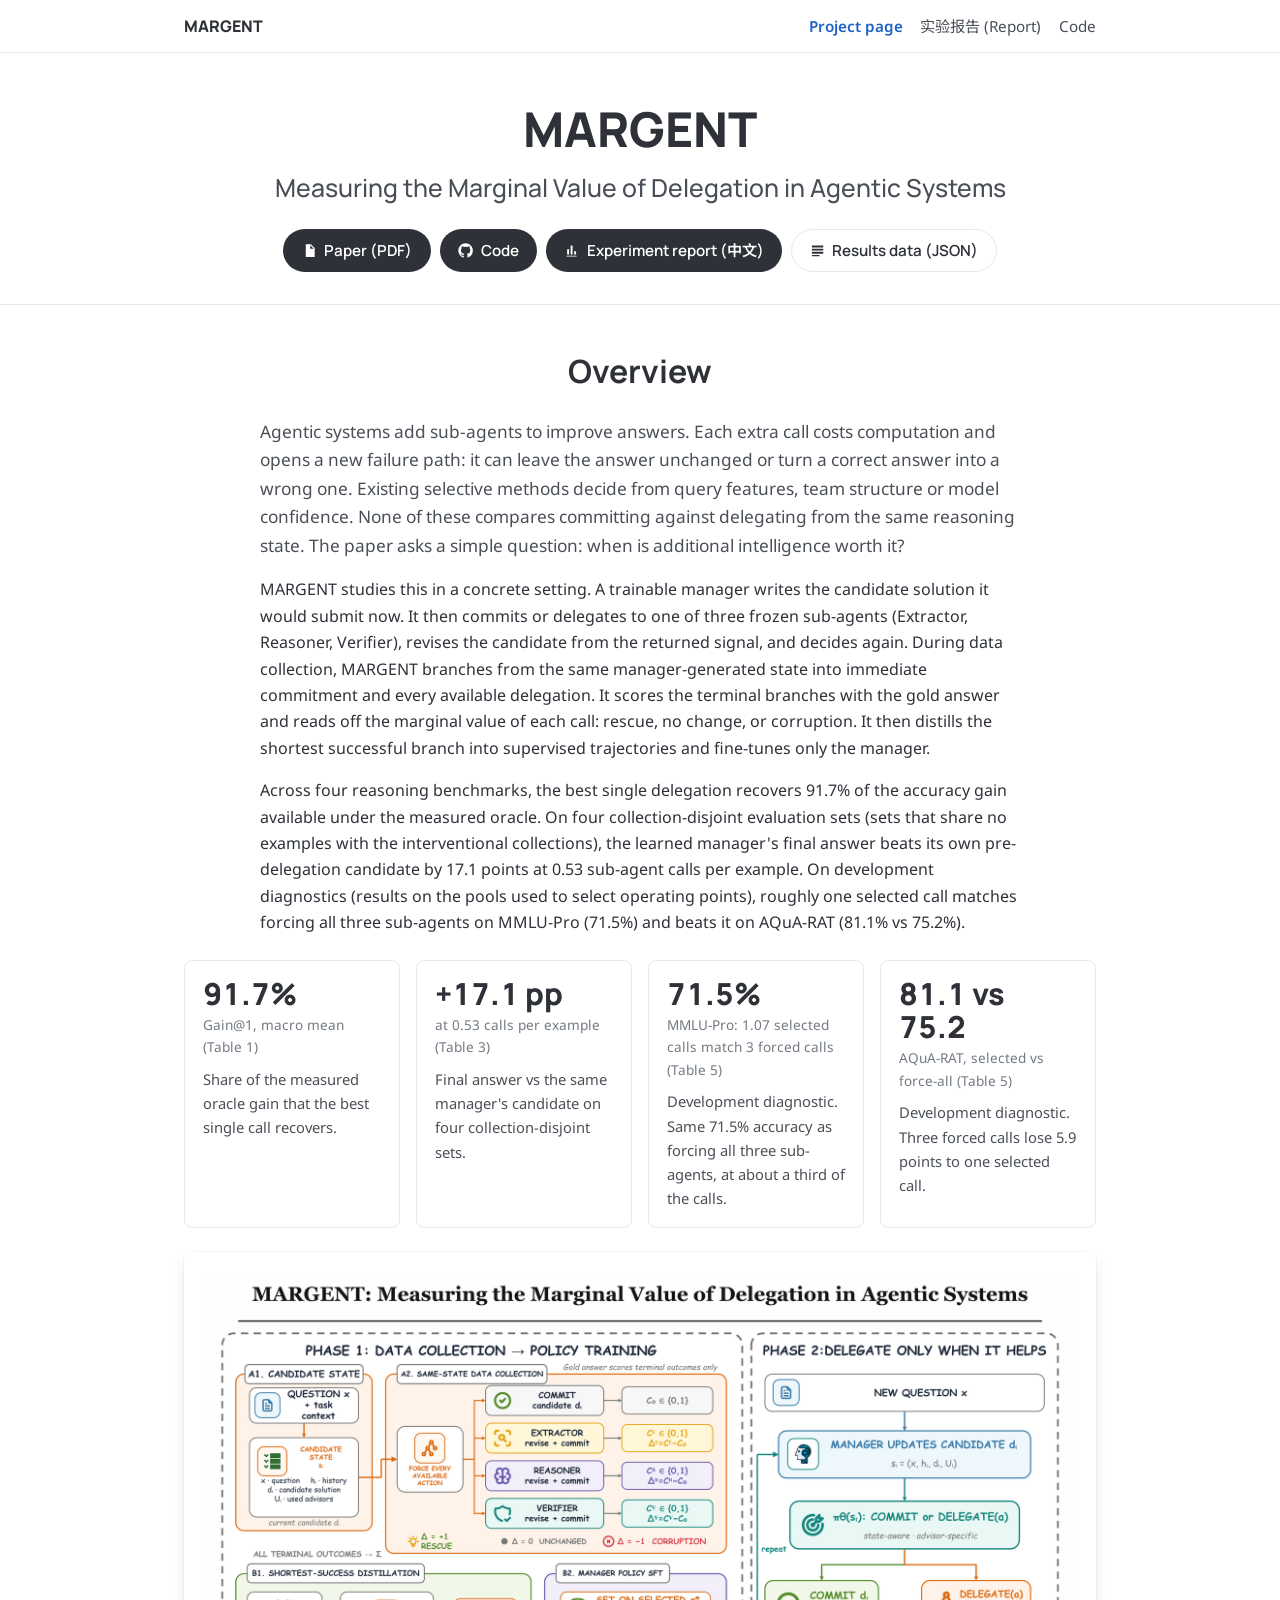
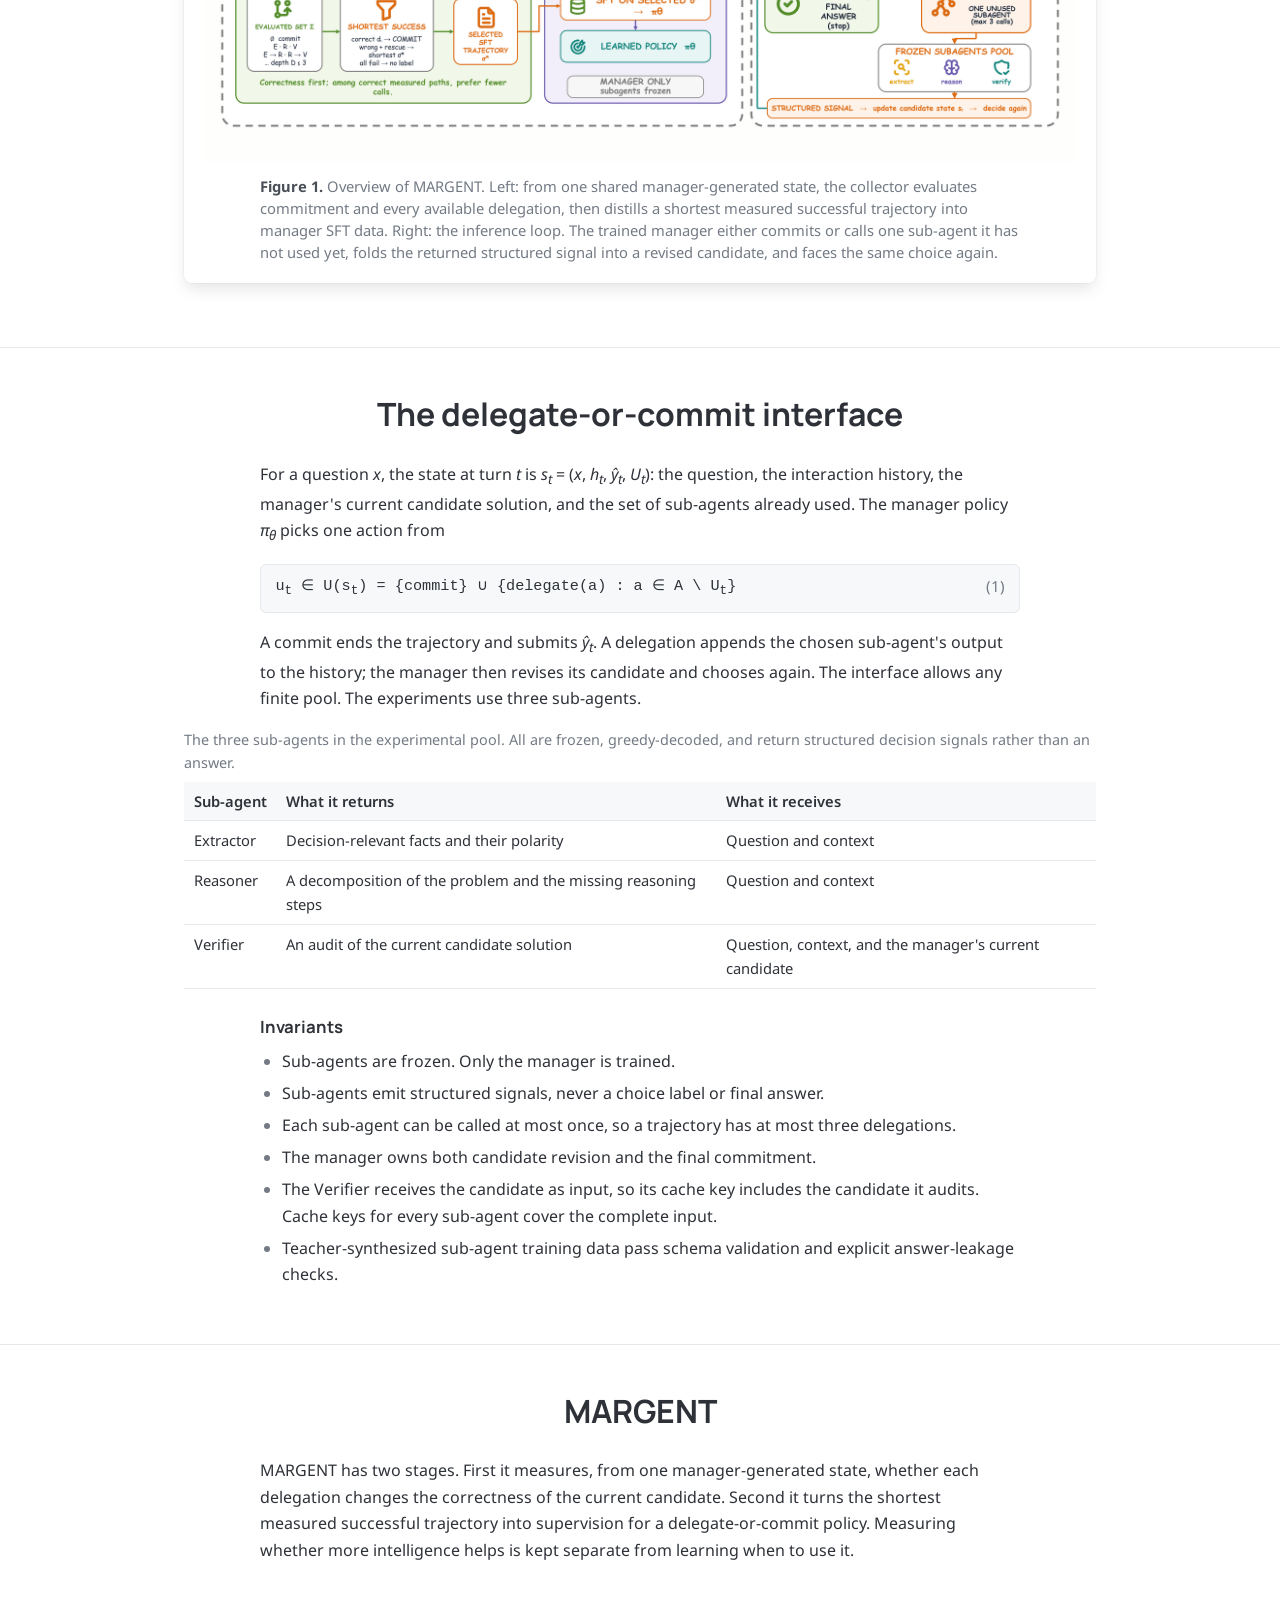
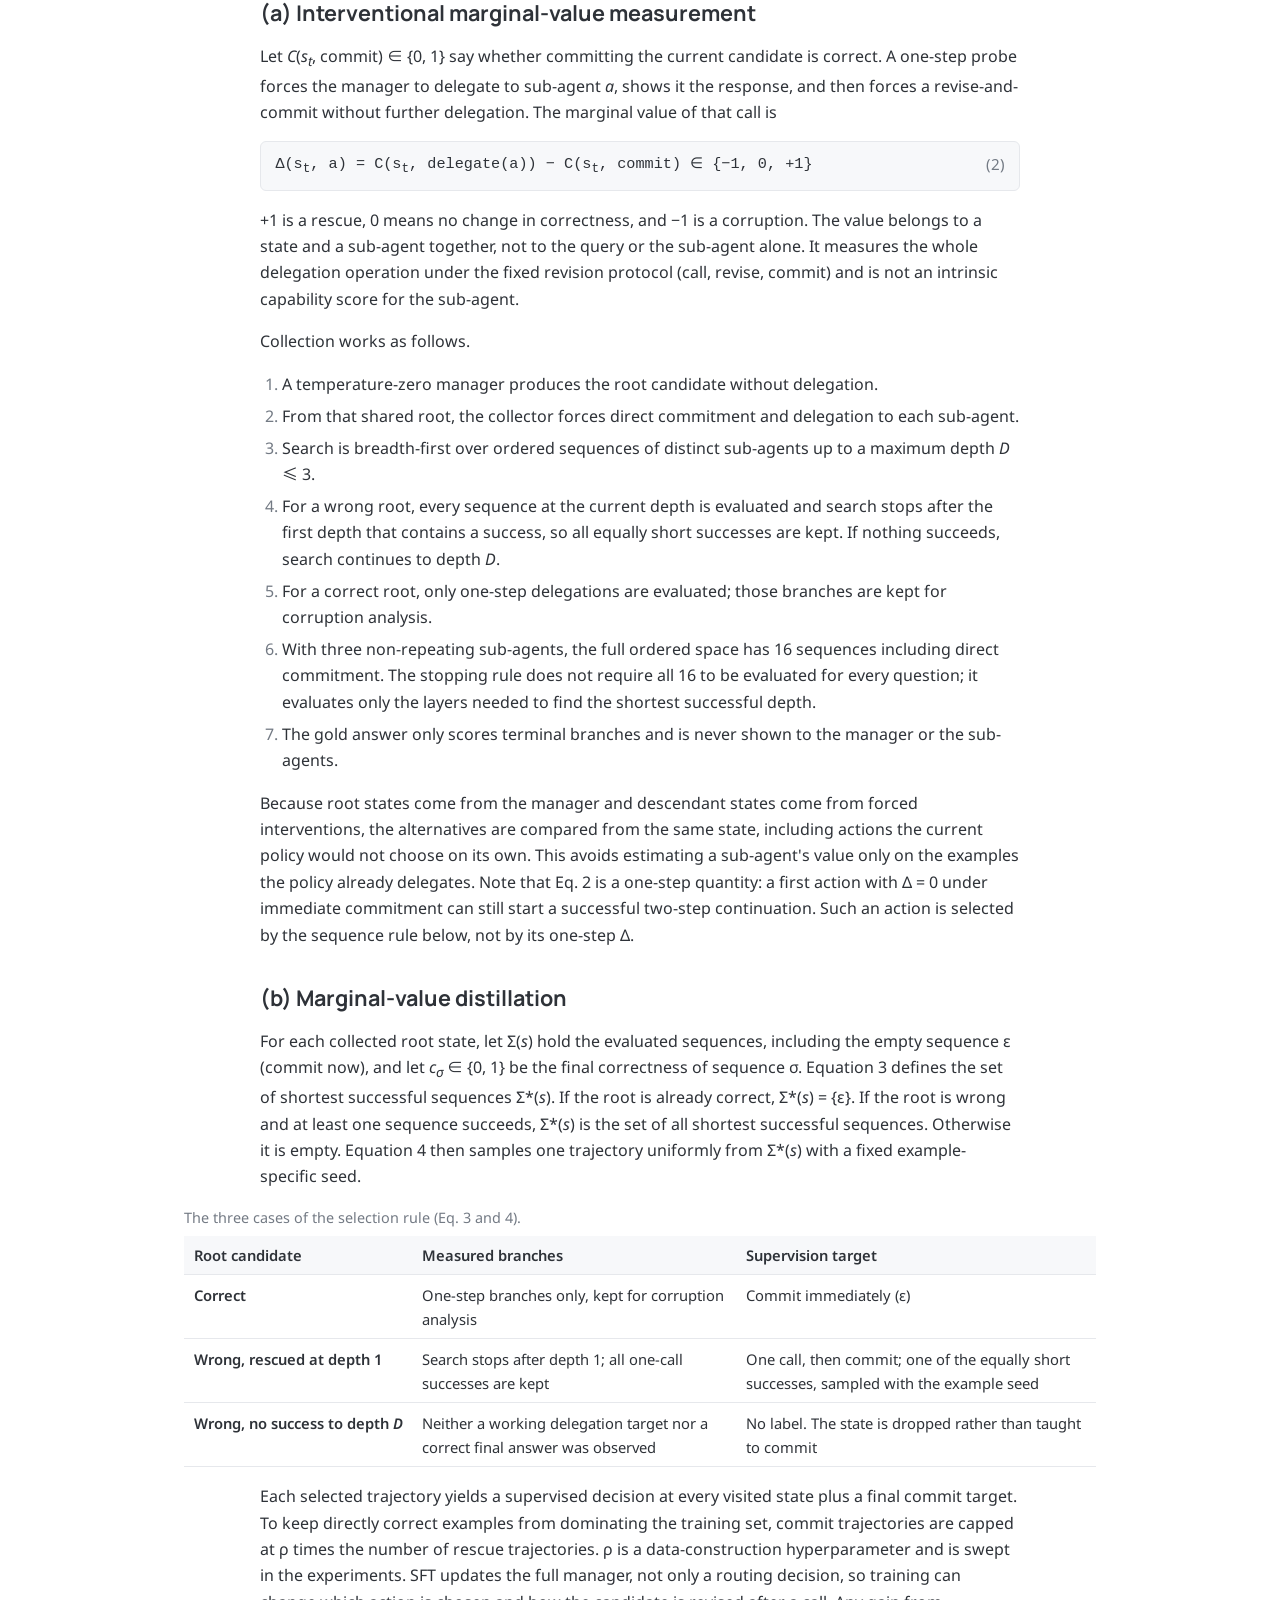
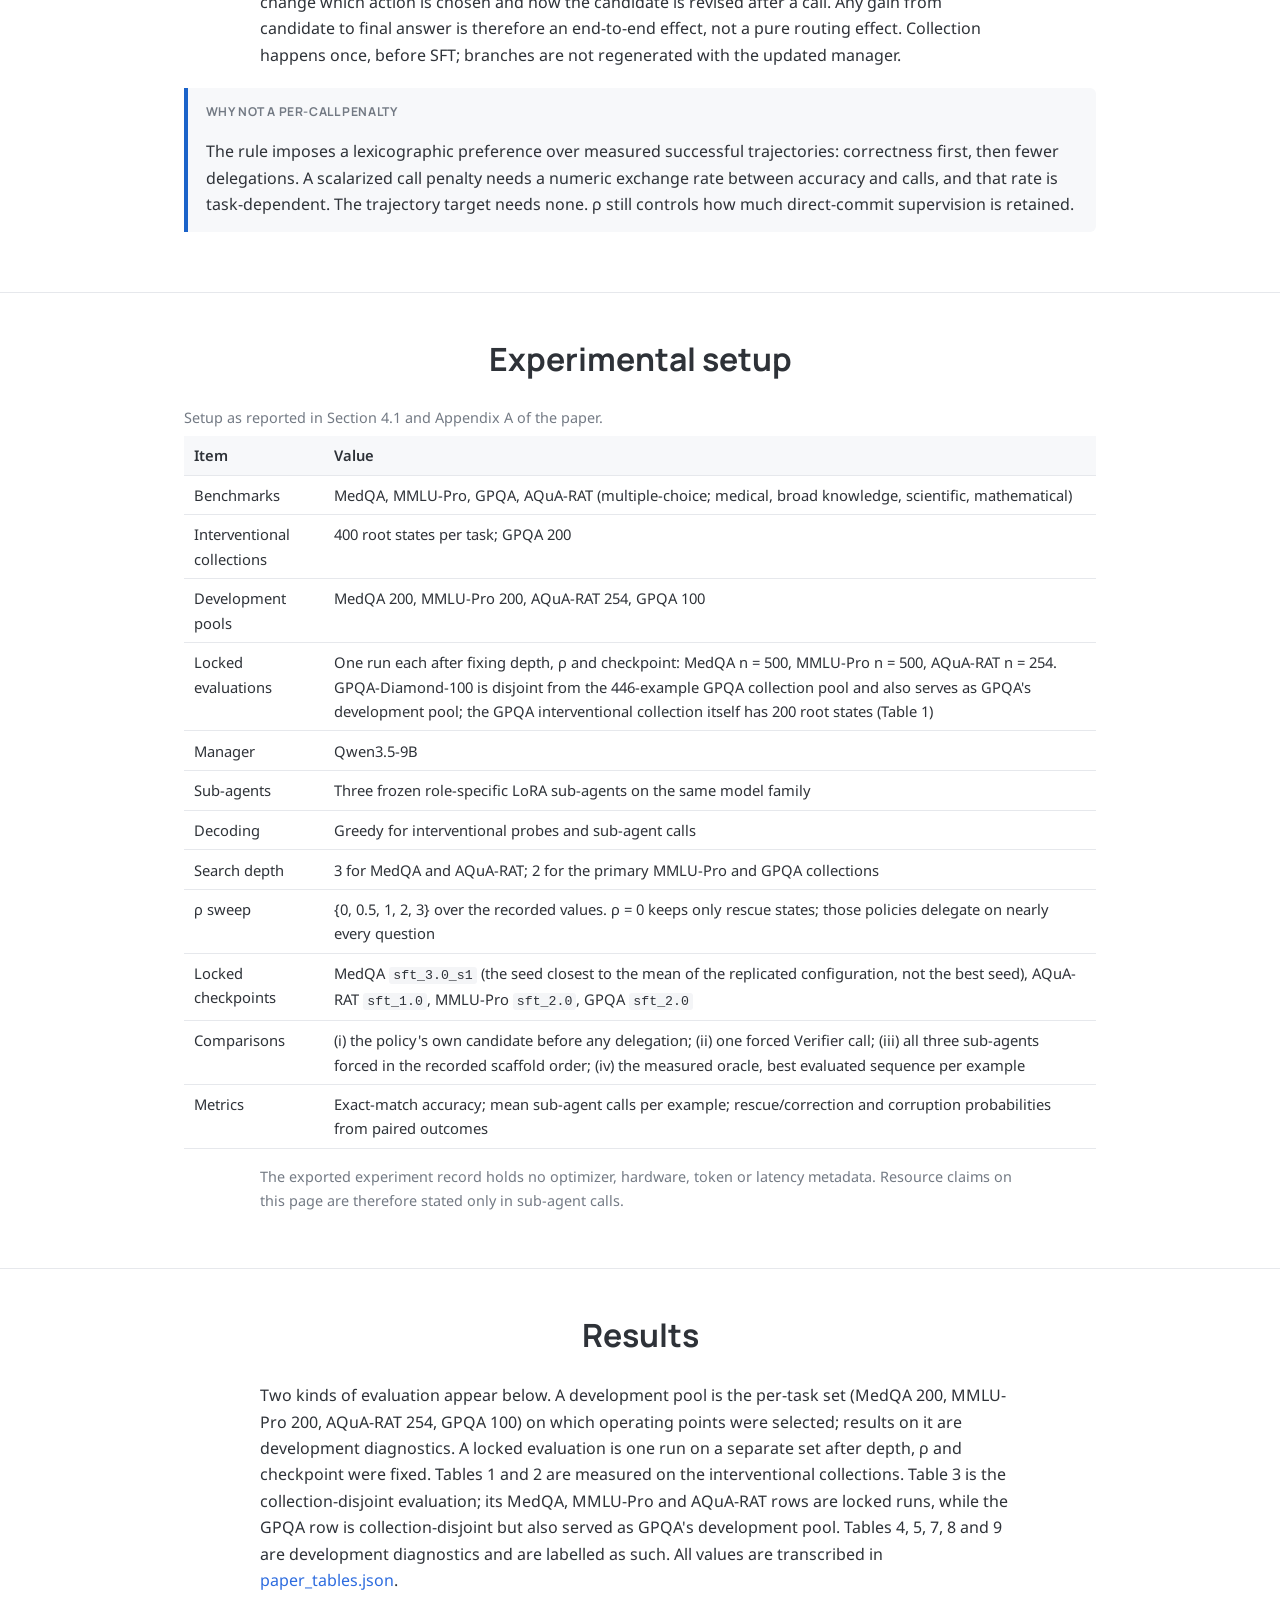
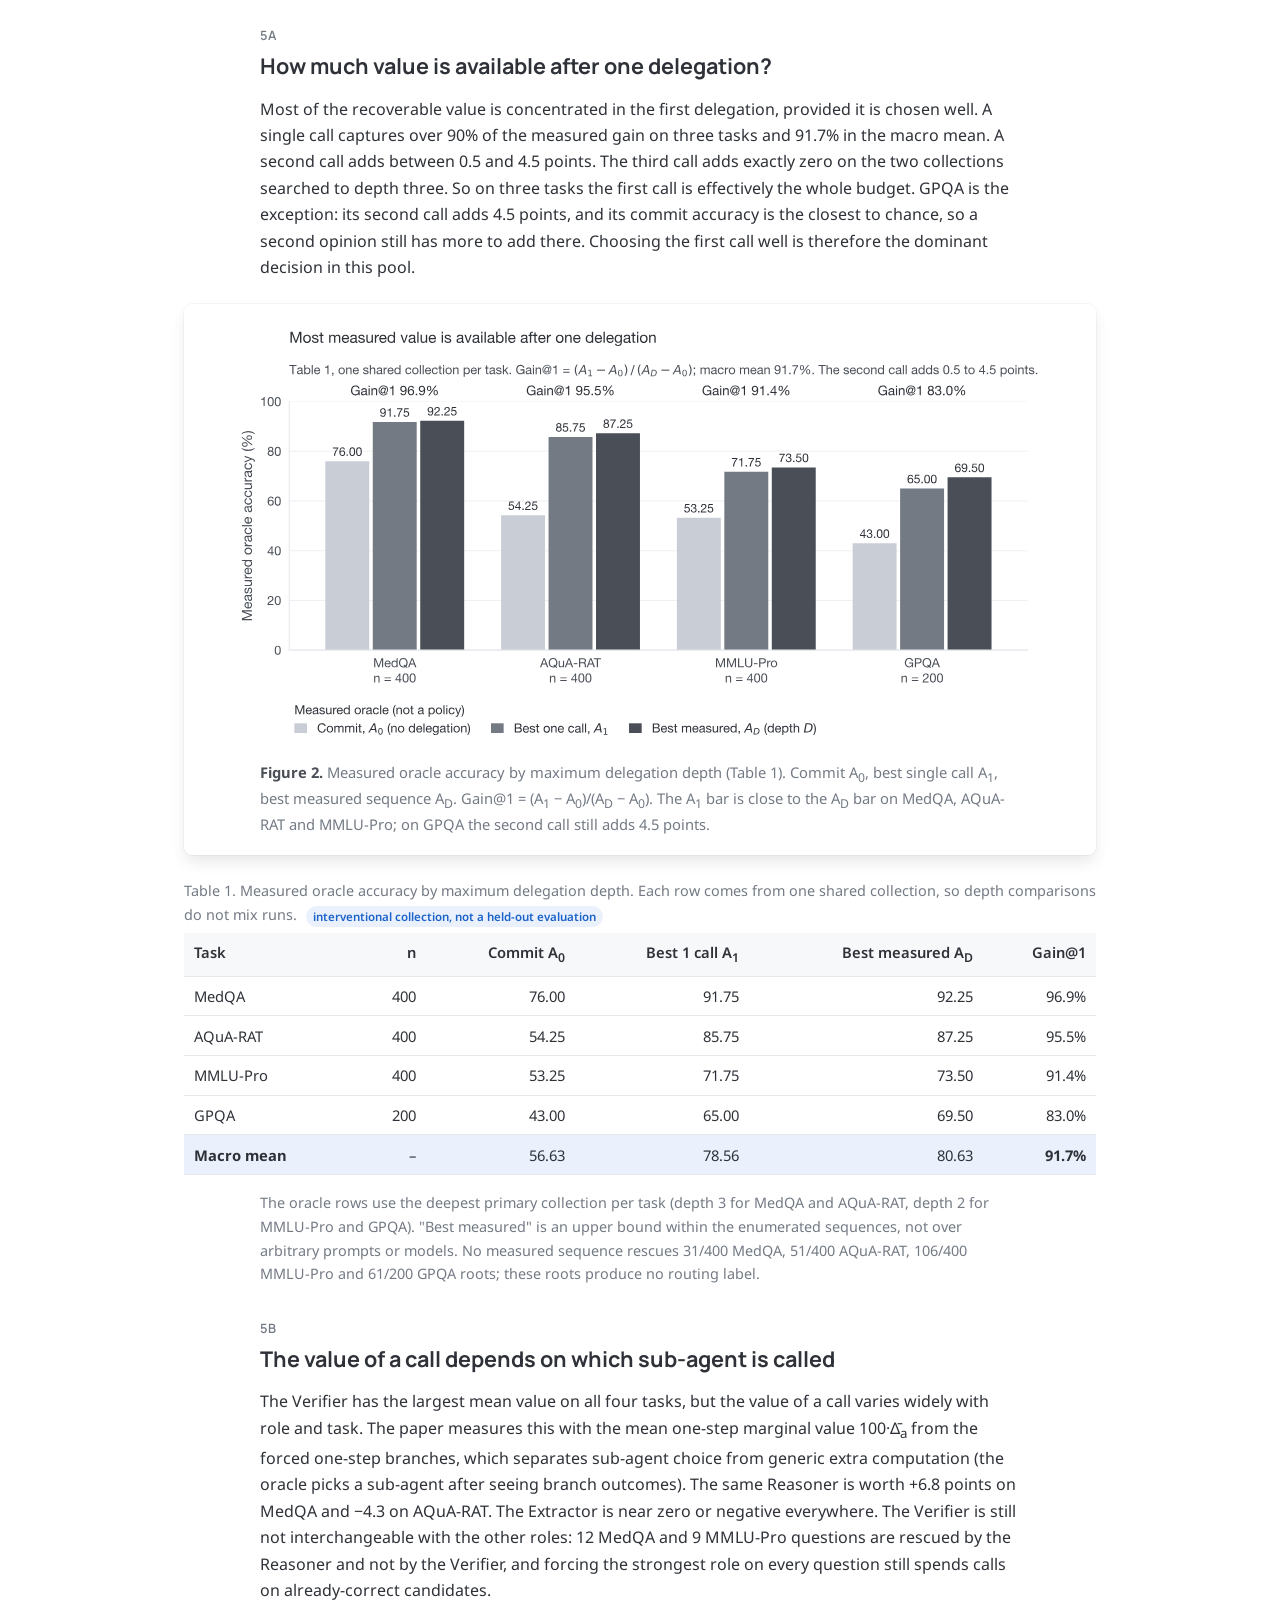
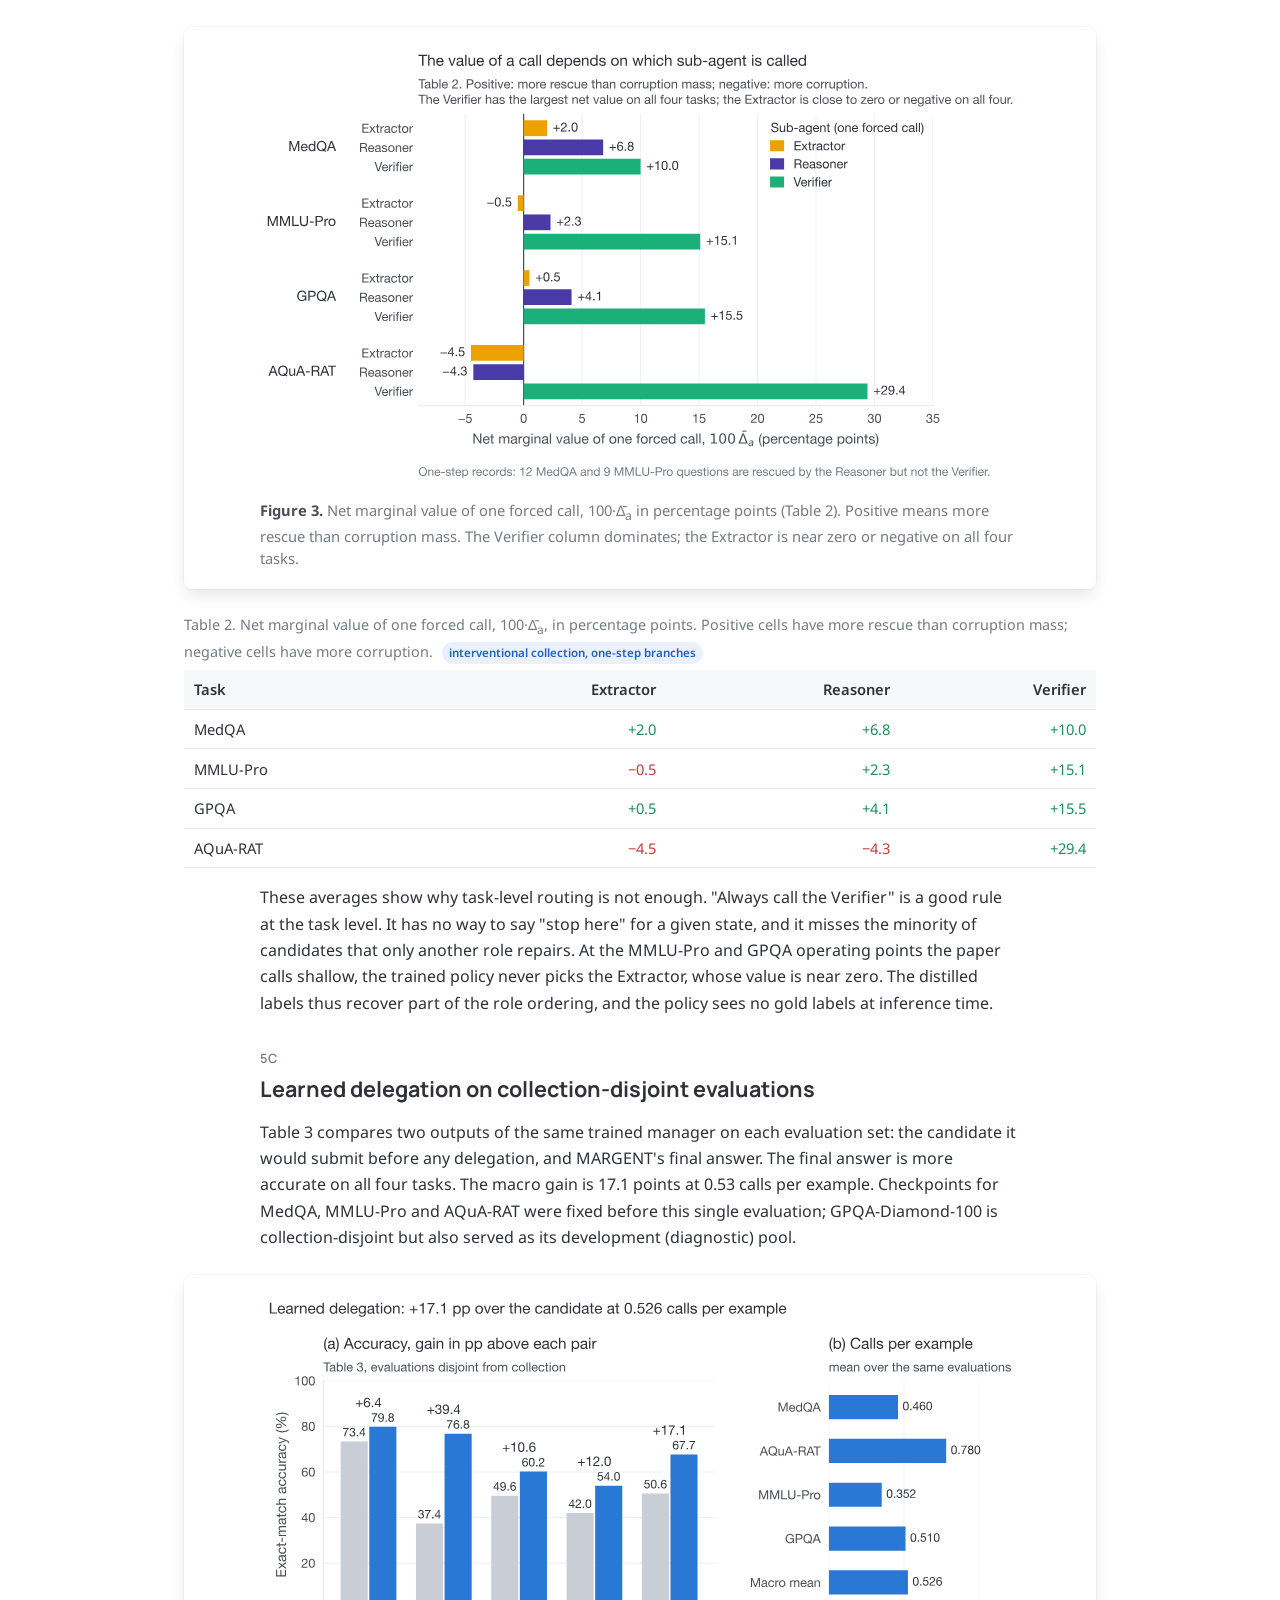
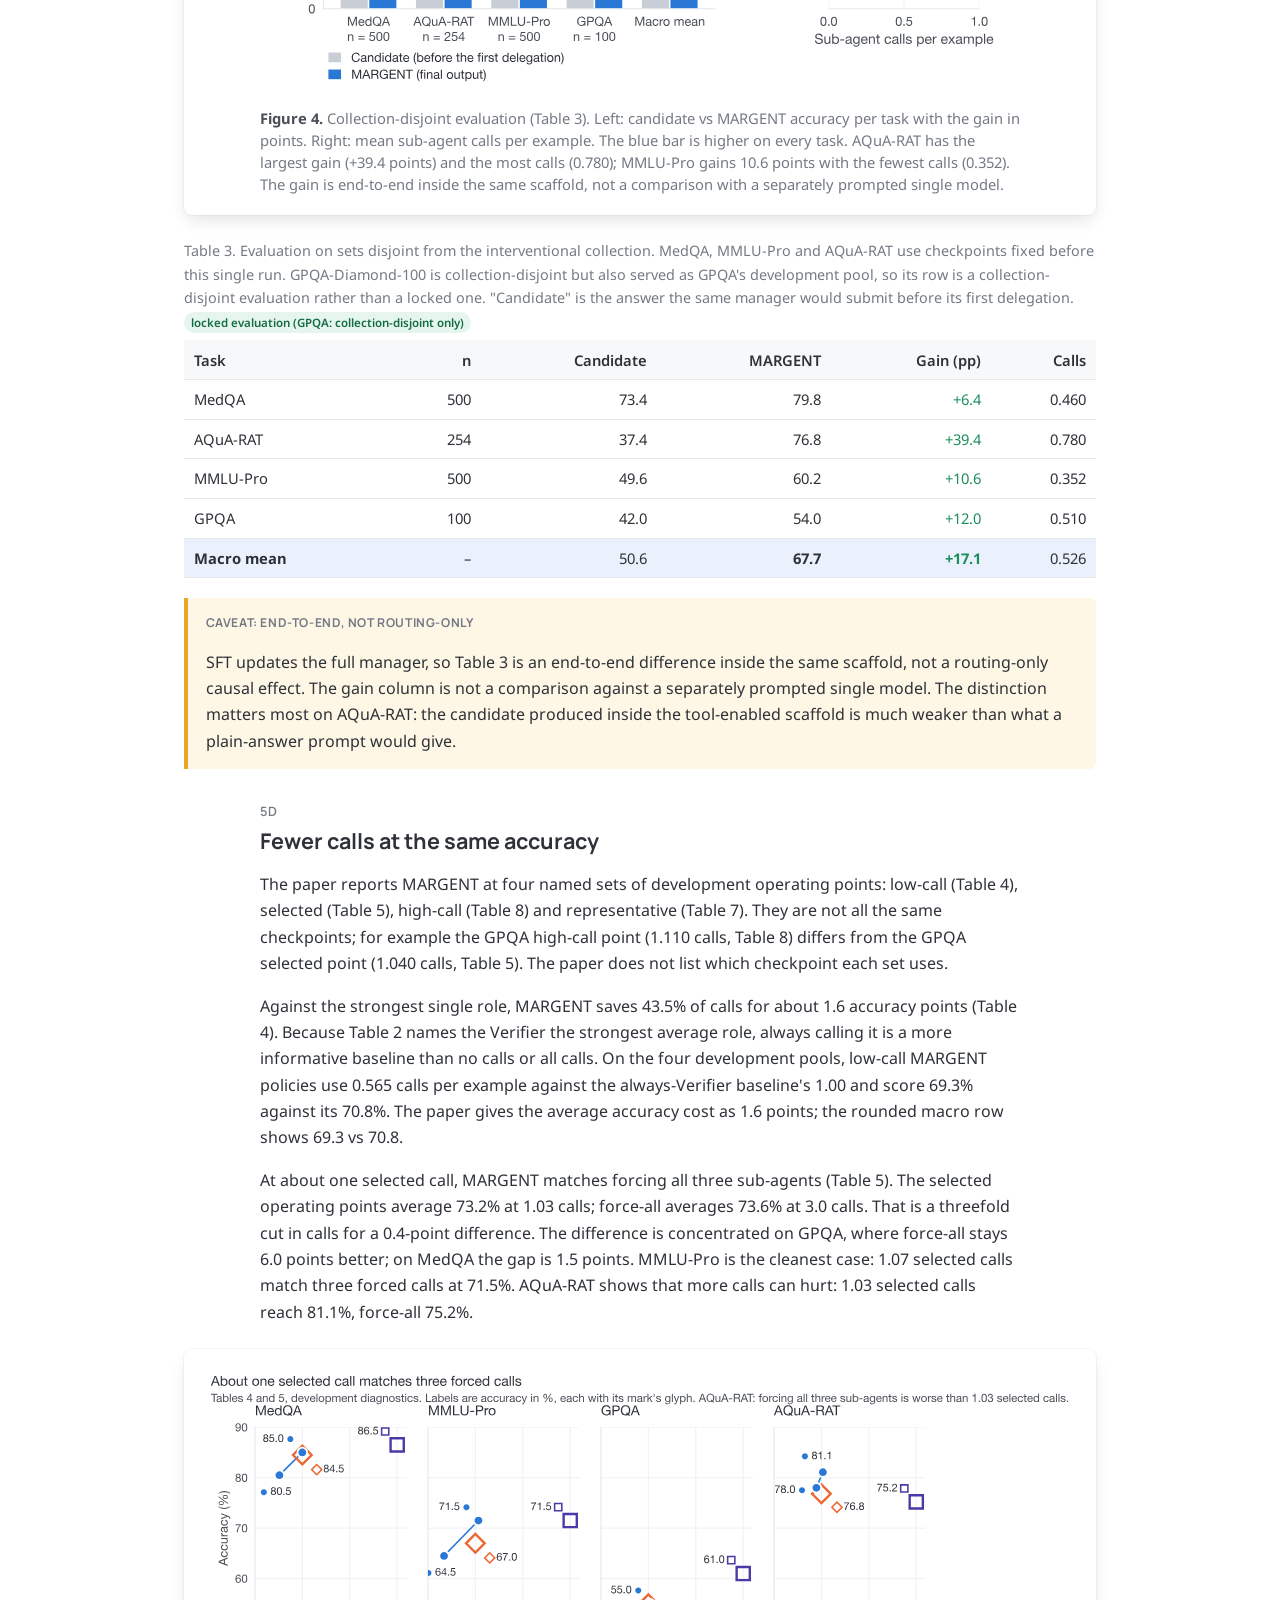
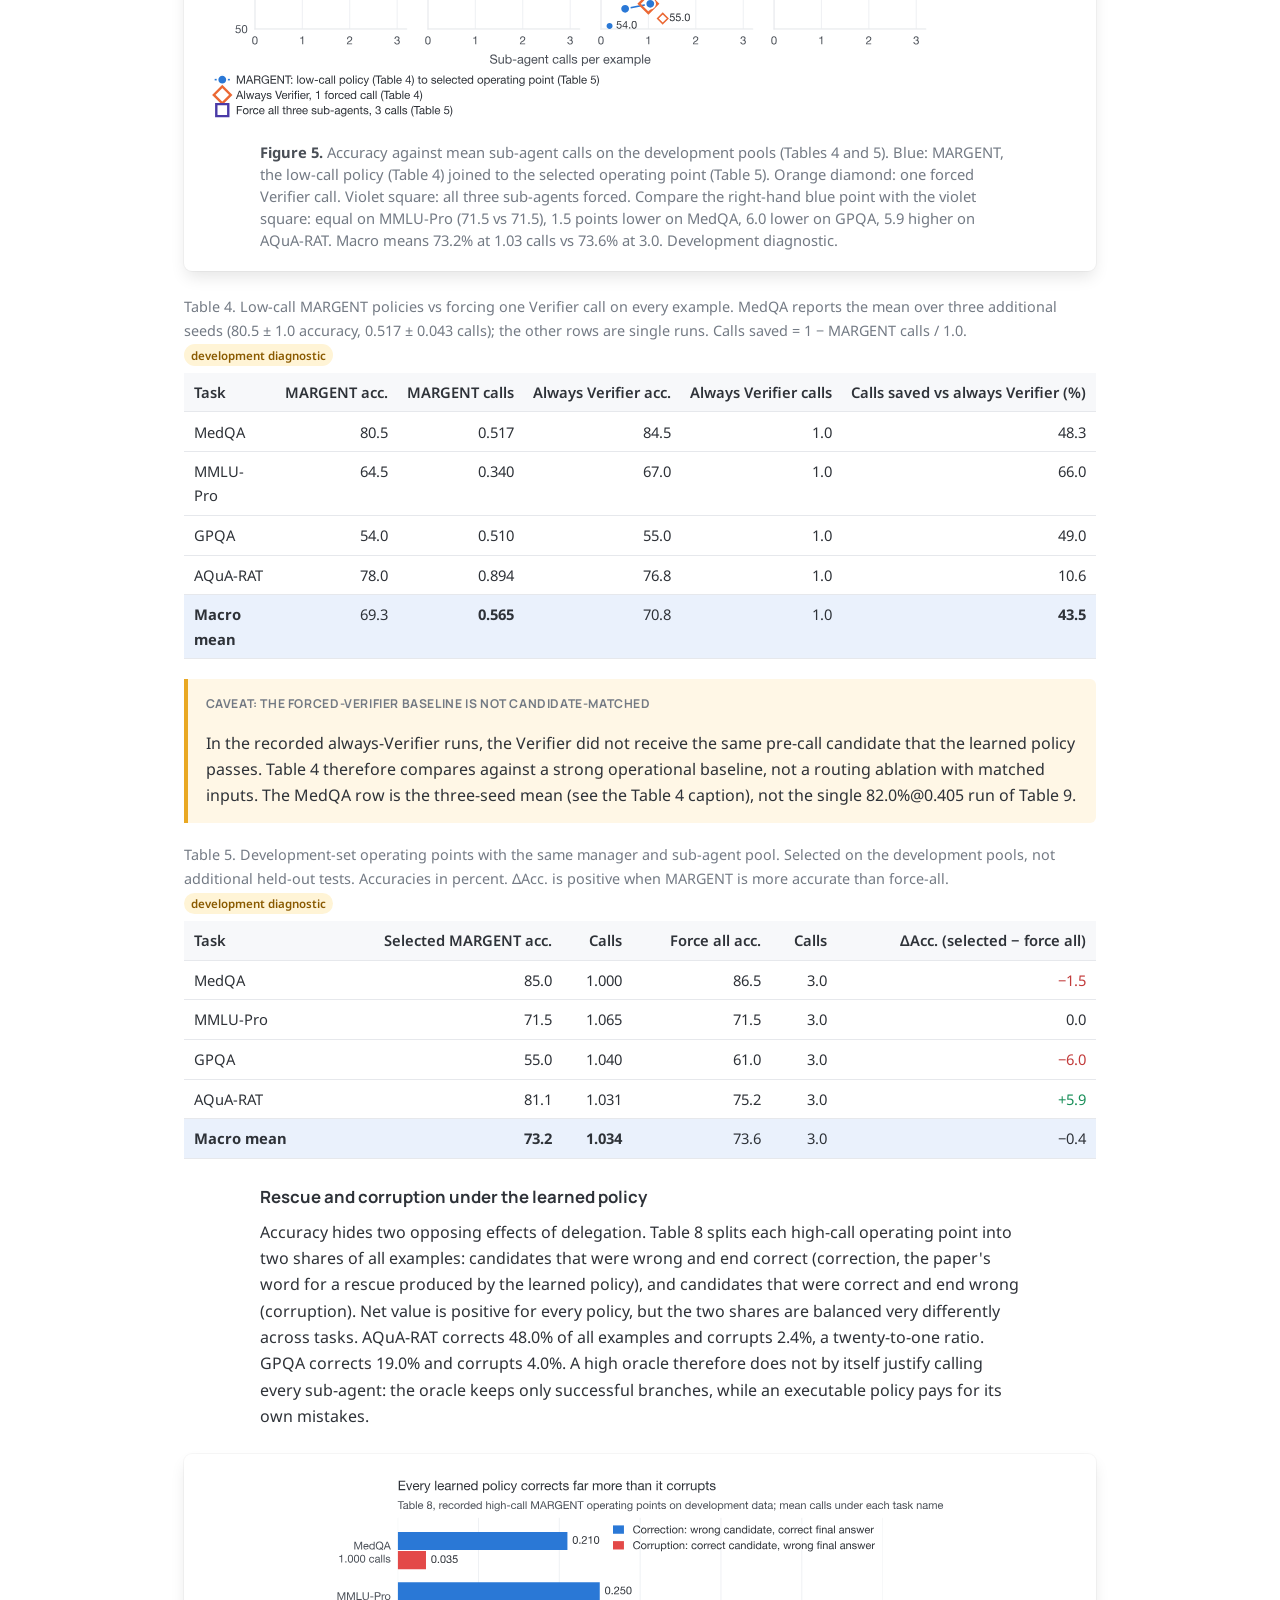
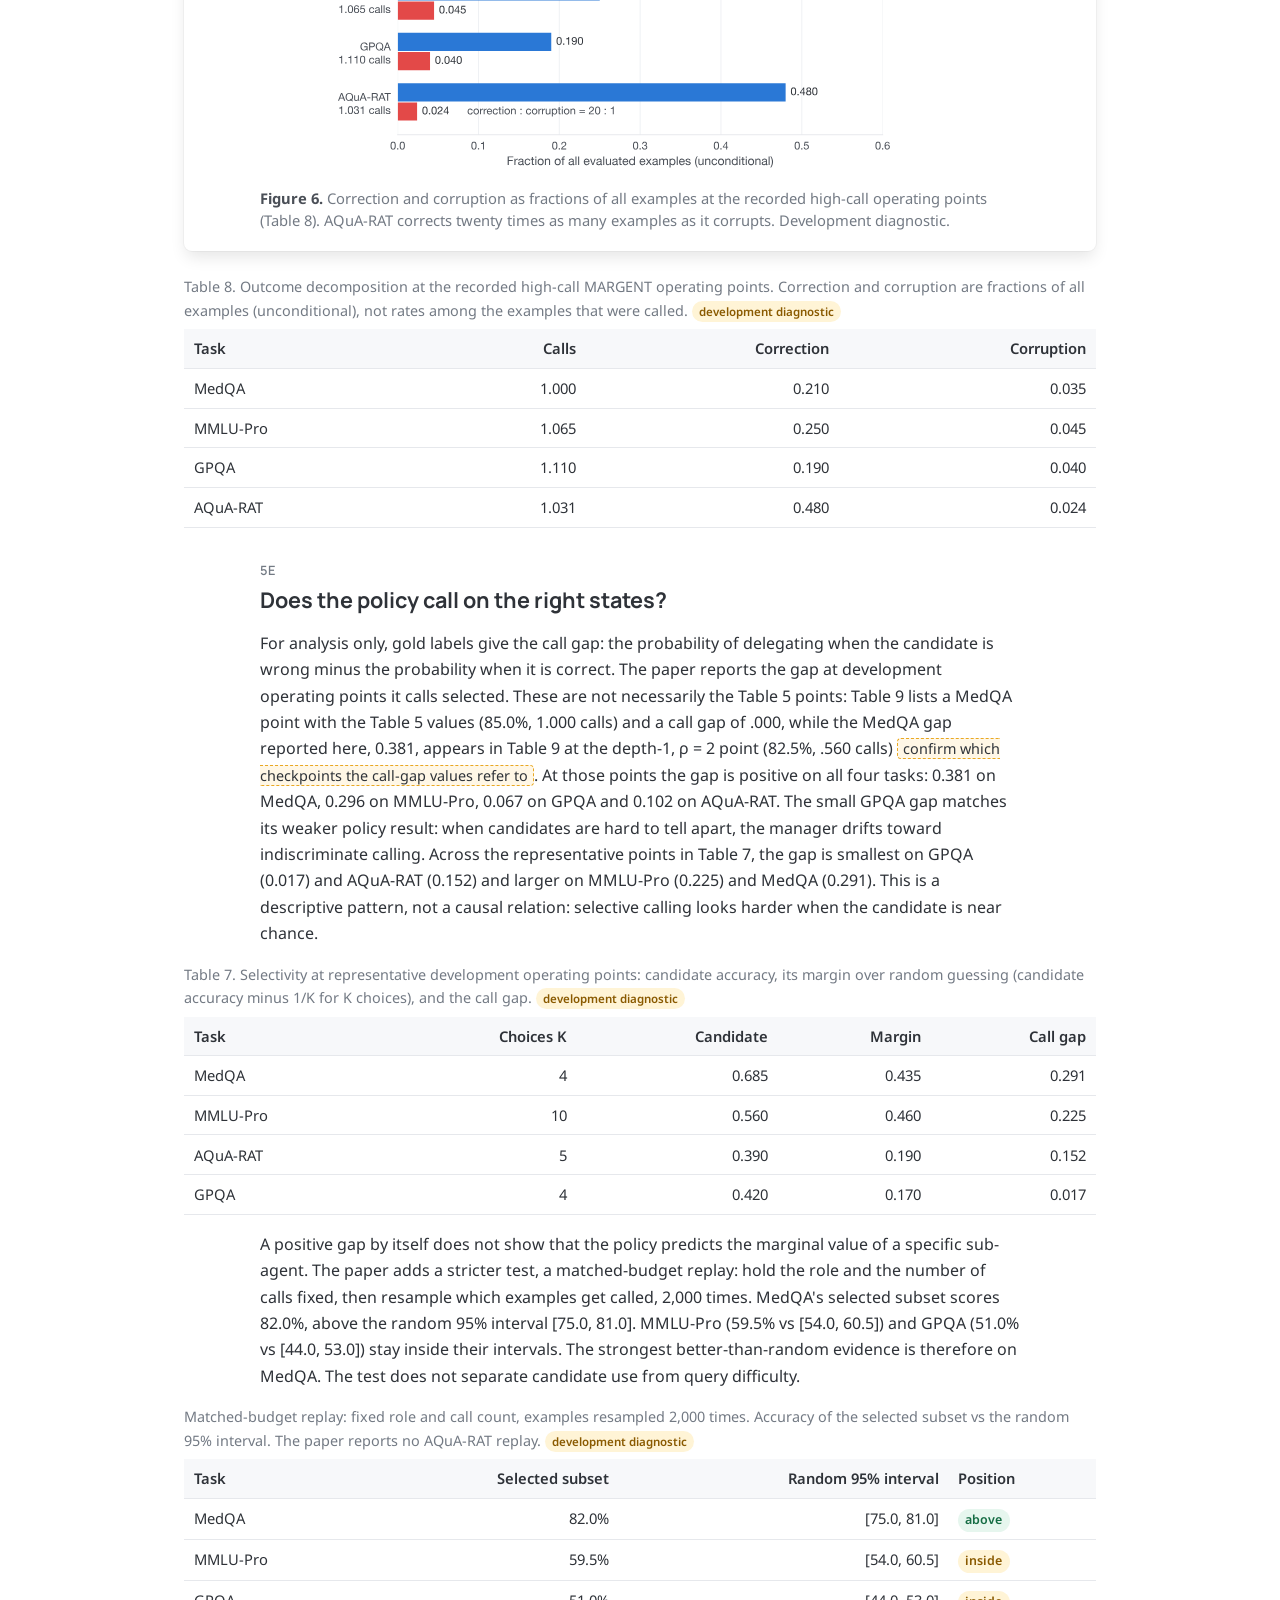
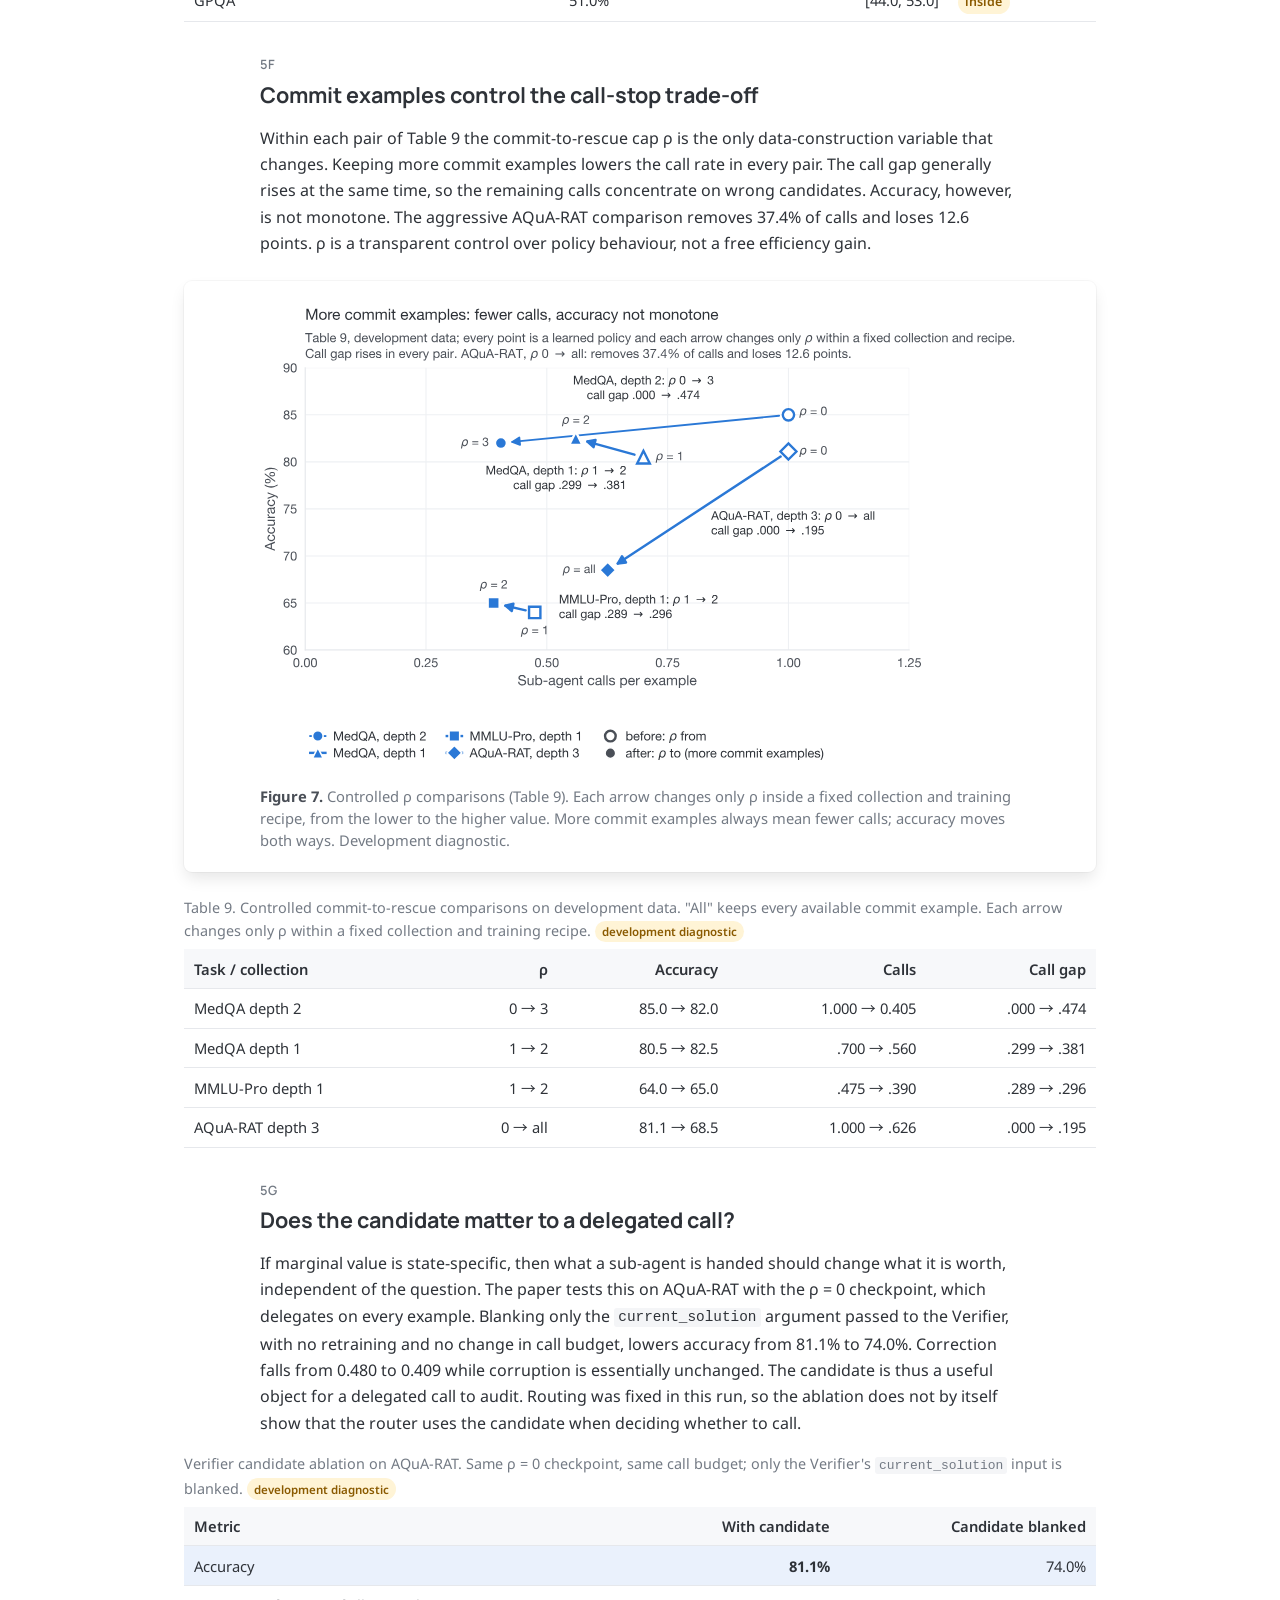
==== commit cb6c4df6: "Add the paper PDF and link it from both pages Co-Authored-By: Claude Fable 5.1 <noreply@anthropic.co" ====
--- a/index.html
+++ b/index.html
@@ -45,9 +45,6 @@
     <li><a href="#setup">Experimental setup</a></li>
     <li><a href="#results">Results</a></li>
     <li><a href="#diagnostics">Appendix diagnostics</a></li>
-    <li><a href="#limitations">Limitations</a></li>
-    <li><a href="#resources">Code</a></li>
-    <li><a href="#bibtex">BibTeX</a></li>
   </ul>
 </aside>
 
@@ -57,9 +54,9 @@
     <h1 class="title">MARGENT</h1>
     <p class="subtitle">Measuring the Marginal Value of Delegation in Agentic Systems</p>
     <div class="links">
-      <a class="btn is-disabled" aria-disabled="true">
+      <a class="btn" href="static/MARGENT.pdf">
         <svg viewBox="0 0 24 24" aria-hidden="true"><path d="M6 2h8l6 6v14H6zm7 1.5V9h5.5zM8 12h8v1.5H8zm0 3h8v1.5H8zm0 3h5v1.5H8z"/></svg>
-        <span>Paper (coming)</span>
+        <span>Paper (PDF)</span>
       </a>
       <a class="btn" href="https://github.com/Candy26i/MARGENT">
         <svg viewBox="0 0 24 24" aria-hidden="true"><path d="M12 .5C5.65.5.5 5.65.5 12c0 5.08 3.29 9.39 7.86 10.91.58.1.79-.25.79-.56v-2.17c-3.2.7-3.87-1.37-3.87-1.37-.52-1.33-1.28-1.69-1.28-1.69-1.05-.71.08-.7.08-.7 1.16.08 1.77 1.19 1.77 1.19 1.03 1.77 2.7 1.26 3.36.96.1-.75.4-1.26.73-1.55-2.55-.29-5.24-1.28-5.24-5.68 0-1.26.45-2.28 1.19-3.09-.12-.29-.52-1.46.11-3.05 0 0 .97-.31 3.18 1.18a11 11 0 0 1 5.79 0c2.2-1.49 3.17-1.18 3.17-1.18.63 1.59.23 2.76.11 3.05.74.81 1.19 1.83 1.19 3.09 0 4.41-2.69 5.38-5.25 5.67.41.36.78 1.06.78 2.14v3.17c0 .31.21.67.8.56A11.5 11.5 0 0 0 23.5 12C23.5 5.65 18.35.5 12 .5z"/></svg>
@@ -492,86 +489,6 @@
   </div>
 </section>
 
-<!-- ===== 7. Limitations ===== -->
-<section class="section" id="limitations">
-  <div class="container">
-    <h2>Limitations and scope</h2>
-    <div class="prose">
-      <p>The list follows the paper's own scope statements and its checklist answers.</p>
-      <ul>
-        <li><b>Fixed three-agent pool.</b> All results use Extractor, Reasoner and Verifier. Force-all uses the recorded scaffold order; no sub-agent order sweep exists.</li>
-        <li><b>Mostly single runs.</b> Only one MedQA SFT configuration was replicated with three additional seeds (80.5 ± 1.0 accuracy, 0.517 ± 0.043 calls). Every other task-level comparison is a single run, so the paper reports no comprehensive error bars or significance tests.</li>
-        <li><b>Development diagnostics vs locked evaluations.</b> Tables 4, 5, 7, 8 and 9 are operating points selected on the development pools. Only Table 3 is a locked evaluation, and GPQA-Diamond-100 doubled as its development (diagnostic) pool.</li>
-        <li><b>Forced-Verifier baseline is not candidate-matched.</b> The recorded implementation does not pass the same pre-call candidate to the Verifier.</li>
-        <li><b>End-to-end, not routing-only.</b> SFT updates the full manager, so candidate-to-final gains mix routing and revision. The paper reports no independently prompted single-model baseline; on AQuA-RAT it states that the scaffold candidate is much weaker than a plain-answer prompt.</li>
-        <li><b>No token or latency numbers.</b> These were not collected. Resource use is stated only in sub-agent calls.</li>
-        <li><b>Exported record is incomplete.</b> Optimizer settings, hardware, synthesis prompts, LoRA configuration, stable example ids and per-example outputs for paired confidence intervals are absent. The checklist answers "No" to full reproducibility details, statistical significance and compute resources.</li>
-        <li><b>GPQA is near chance.</b> The candidate is 17 points above 1/K, the call gap is close to indiscriminate calling, and the sample is too small to resolve a small difference. Selectivity is weakest there.</li>
-      </ul>
-    </div>
-    <div class="table-wrap">
-      <table>
-        <caption>What the reported evidence supports.</caption>
-        <thead><tr><th>Claim</th><th>Evidence</th><th>Status</th></tr></thead>
-        <tbody>
-          <tr><td>One well-chosen call captures most of the measured oracle gain</td><td>Table 1: Gain@1 91.7% macro; third call adds zero on the two depth-3 collections</td><td><span class="status ok">supported on the collections</span></td></tr>
-          <tr><td>The learned manager beats its own candidate on collection-disjoint sets with few calls</td><td>Table 3: +17.1 pp at 0.526 calls, positive on all four tasks</td><td><span class="status ok">supported (end-to-end, single run)</span></td></tr>
-          <tr><td>About one selected call matches three forced calls</td><td>Table 5: 73.2% at 1.03 calls vs 73.6% at 3.0; GPQA remains 6.0 points behind</td><td><span class="status weak">development diagnostic</span></td></tr>
-          <tr><td>The policy calls on the right states</td><td>Positive call gaps on all tasks; matched-budget replay above the random interval only on MedQA</td><td><span class="status weak">partial</span></td></tr>
-          <tr><td>Gain over an independently prompted single-model baseline</td><td>Not reported in the paper</td><td><span class="status no">not shown</span></td></tr>
-          <tr><td>Token or latency savings</td><td>Not collected</td><td><span class="status no">not shown</span></td></tr>
-        </tbody>
-      </table>
-    </div>
-  </div>
-</section>
-
-<!-- ===== 8. Code and reproducibility ===== -->
-<section class="section" id="resources">
-  <div class="container">
-    <h2>Code and reproducibility</h2>
-    <div class="prose">
-      <p>The supplementary snapshot implements the method end to end behind one CLI, <code>python -m src.pipeline.cli &lt;stage&gt;</code>. The code predates the paper's final vocabulary: a sub-agent is an <code>advisor</code> and the candidate solution is the <code>DRAFT_ANSWER</code> line (<code>initial_draft</code> in evaluation rows). The table maps the stages to the paper's concepts.</p>
-    </div>
-    <div class="table-wrap">
-      <table>
-        <caption>Pipeline stages and the paper concepts they implement.</caption>
-        <thead><tr><th>Stage</th><th>Paper concept</th><th>Notes</th></tr></thead>
-        <tbody>
-          <tr><td><code>build_marginal_sft</code></td><td>Interventional collection (Sec. 3.2) and shortest-success selection (Sec. 3.3, Eq. 3 and 4)</td><td><code>--mv_max_depth</code> 1 to 3 is the search depth D; <code>--mv_max_commit_rescue_ratio</code> is ρ (0 = rescues only, −1 = keep every commit)</td></tr>
-          <tr><td><code>train_manager_sft</code></td><td>Marginal-value distillation (Sec. 3.3)</td><td>SFT of the full manager on <code>manager_sft_marginal.jsonl</code></td></tr>
-          <tr><td><code>eval_manager_tools</code></td><td>Learned delegate-or-commit policy</td><td>Report fields: <code>initial_draft_accuracy</code> = candidate, <code>avg_tool_calls</code>, <code>draft_conditioned_call_gap</code> = call gap, correction and corruption rates</td></tr>
-          <tr><td><code>eval_manager_forced --eval_forced_tools</code></td><td>Forced one Verifier call; force all three</td><td><code>verifier</code> or <code>extractor,reasoner,verifier</code></td></tr>
-          <tr><td><code>load_aqua_rat</code></td><td>The paper's fourth benchmark (AQuA-RAT, test split n = 254)</td><td>Added in the 2026-10-07 simplification; the GRPO continuation code (Appendix D) now lives on the <code>legacy</code> branch, tag <code>v0.1-full</code></td></tr>
-        </tbody>
-      </table>
-    </div>
-    <div class="prose">
-      <p>The repository was simplified to the method on 2026-10-07 (see <code>CHANGELOG.md</code>): the GRPO, reward-shaping, failure-recycling and cold-start code moved to the <code>legacy</code> branch, the 2,000-line stage file was split into four modules, duplicated helpers were merged, and an AQuA-RAT loader was added. One thing is still not in the snapshot: the paper's Qwen3.5-9B per-example records behind Tables 1 to 5, which were exported with the paper's dashboard. The two released record sets, the Appendix B predecessor diagnostic and the Appendix D 8B run, can be summarised without a GPU:</p>
-      <pre><code>cd supplementary_code
-python scripts/summarize_main_results.py                     # Appendix B: all 28 cells with Δ vs base and Δ vs cold start
-python scripts/analyze_results.py results/medqa_marginal_v1   # Appendix D 8B run: Wilson 95% intervals, exact McNemar tests</code></pre>
-      <p>The Chinese milestone report covers the code snapshot, the data-hygiene checks and the next steps: <a href="report.html">阶段实验报告 (report.html)</a>. The transcribed paper tables are at <a href="static/data/paper_tables.json">static/data/paper_tables.json</a>; the Appendix B record is at <a href="static/data/main_results.json">static/data/main_results.json</a>.</p>
-    </div>
-  </div>
-</section>
-
-<!-- ===== 9. BibTeX ===== -->
-<section class="section" id="bibtex">
-  <div class="container">
-    <h2>BibTeX</h2>
-    <div class="prose">
-      <p><span class="todo">Placeholder entry. Fill in authors, venue and URL once the paper is public.</span></p>
-      <pre><code>@misc{anonymous2026margent,
-  author = {Anonymous},
-  title  = {MARGENT: Measuring the Marginal Value of Delegation in Agentic Systems},
-  year   = {2026},
-  note   = {Under review}
-}</code></pre>
-    </div>
-  </div>
-</section>
-
 </main>
 
 <footer class="footer">
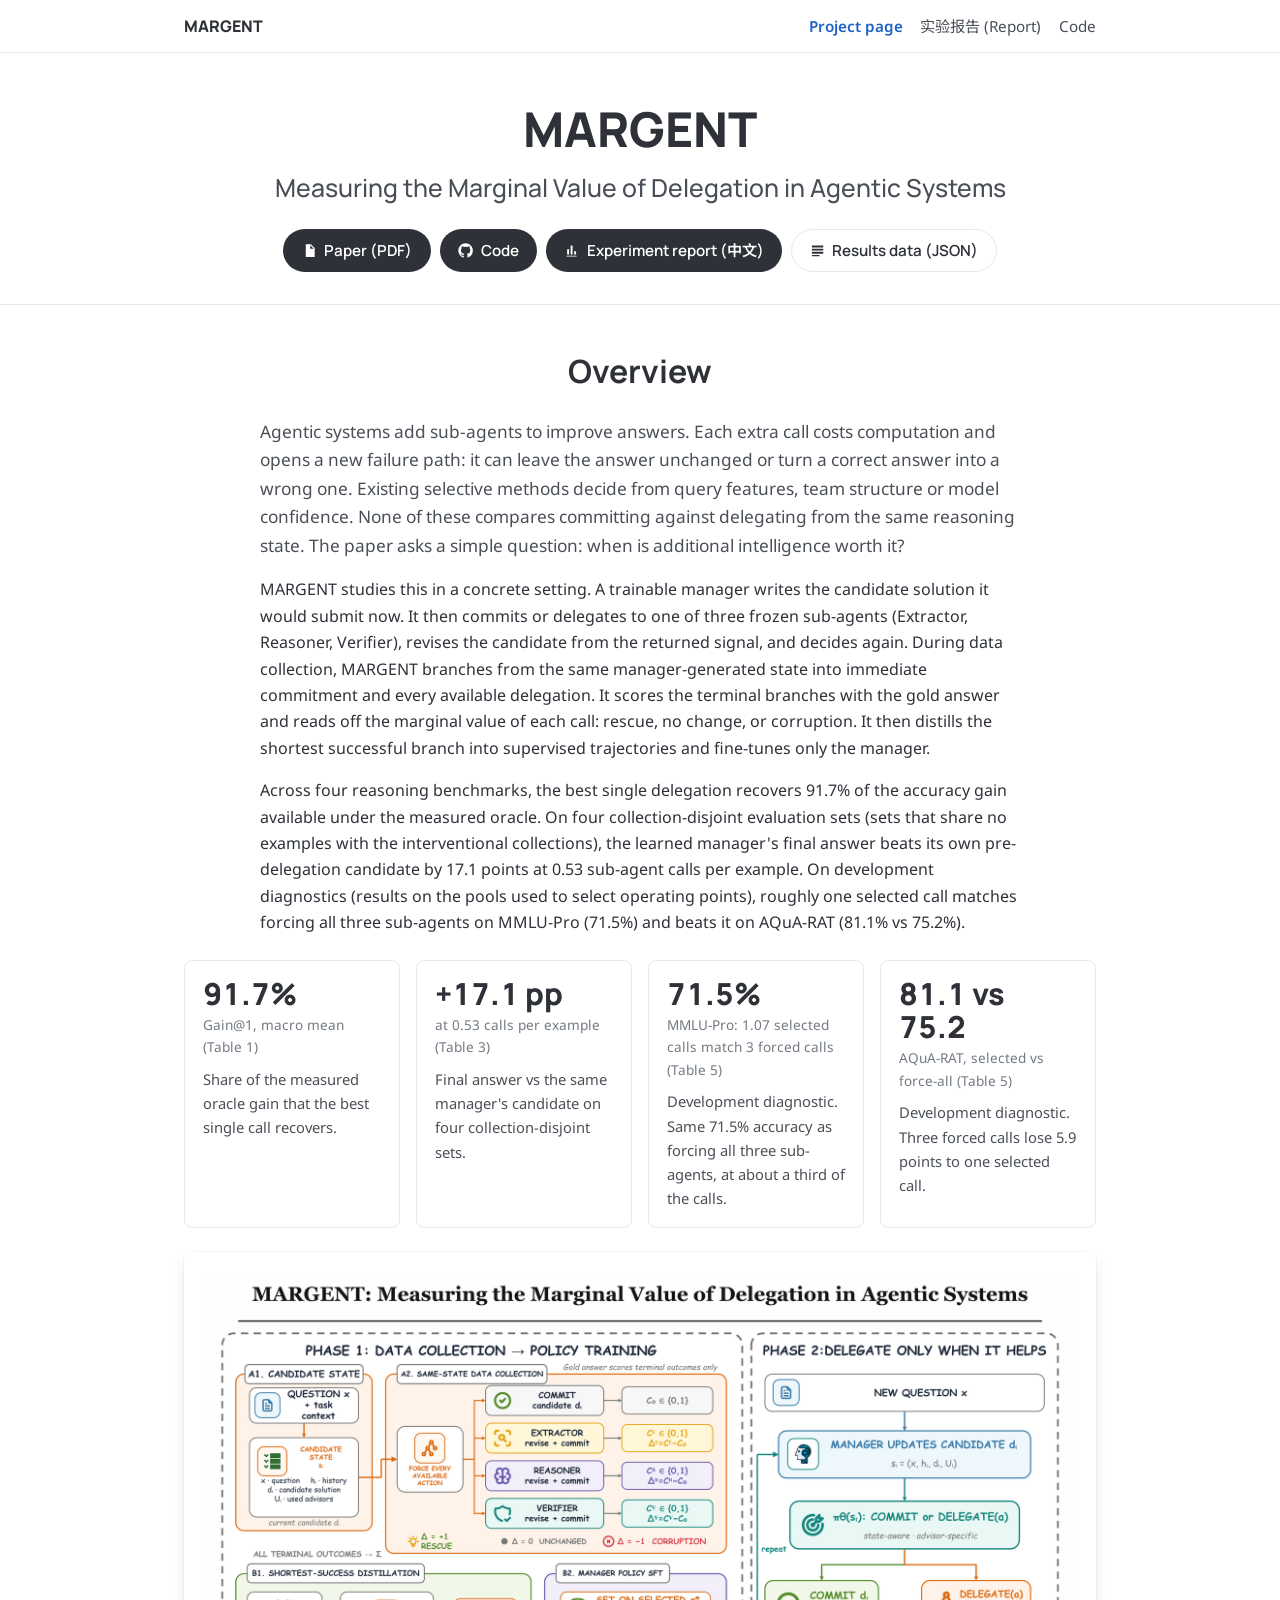
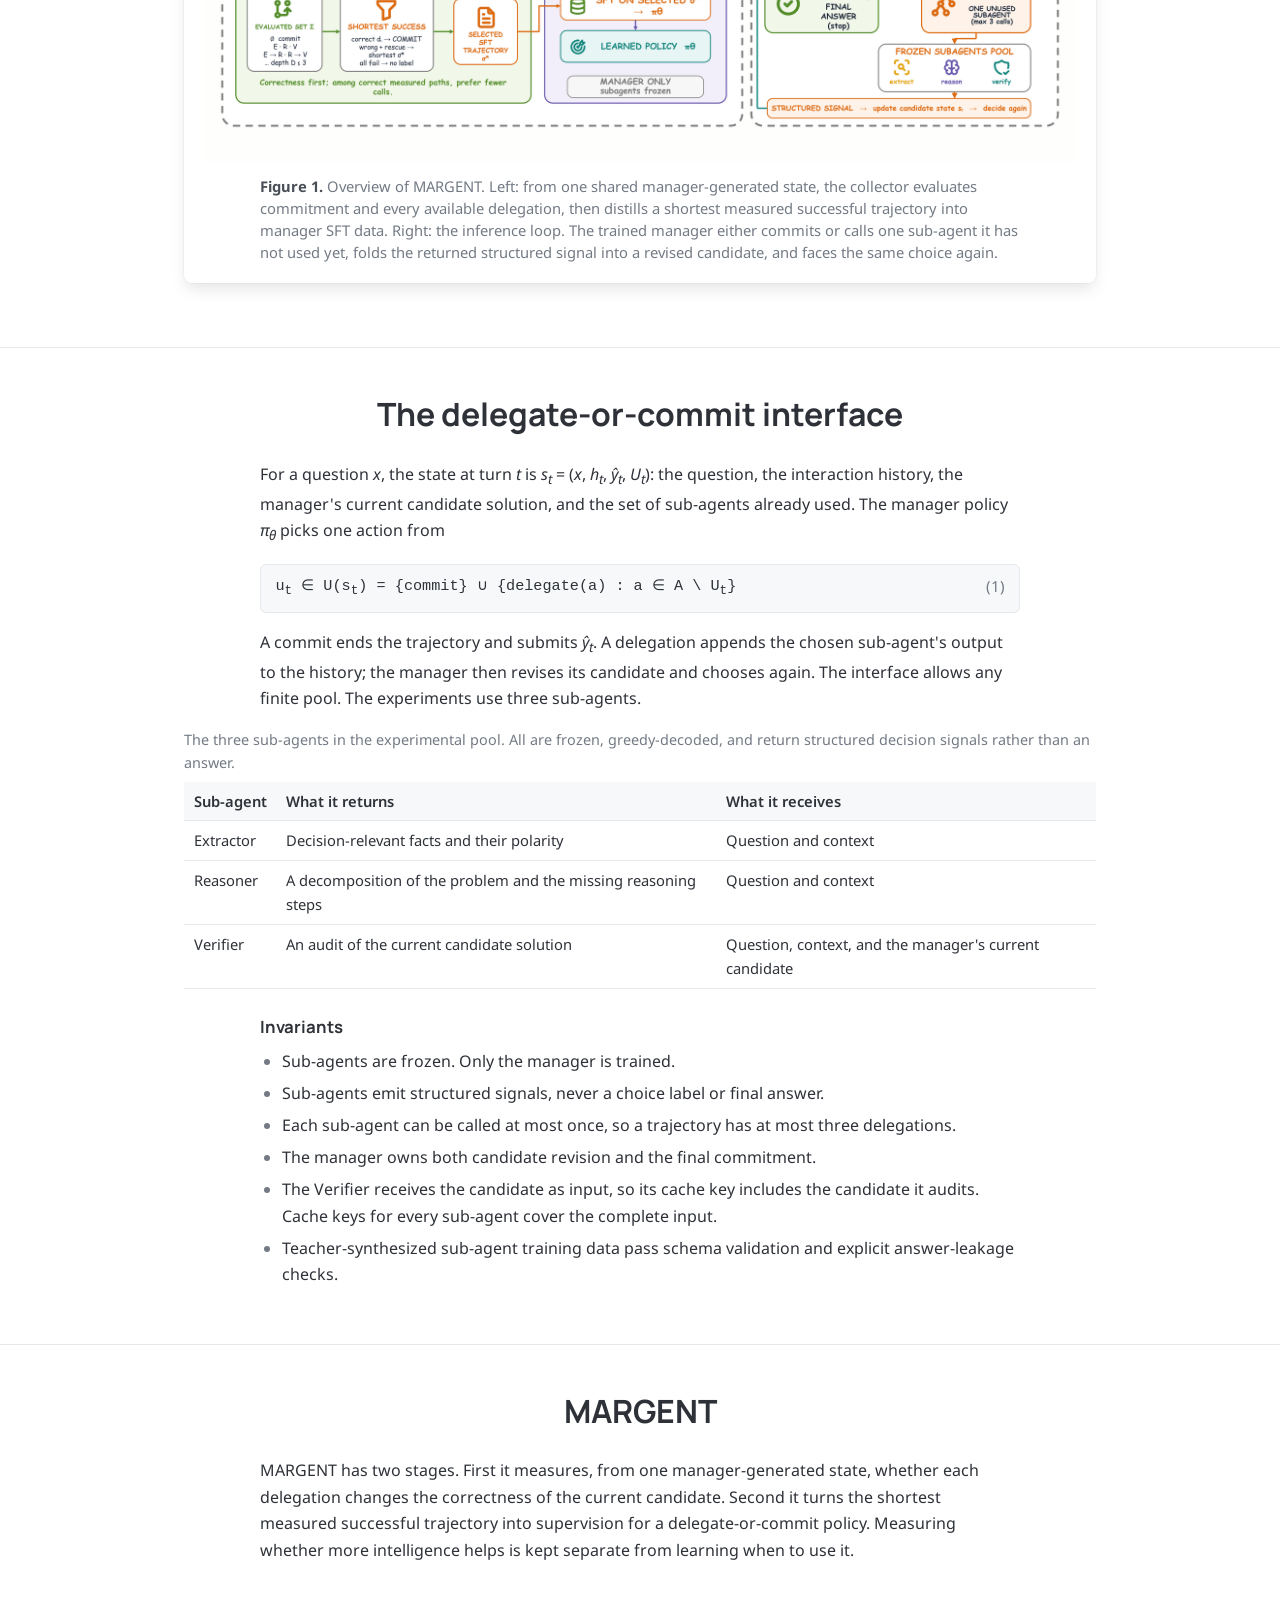
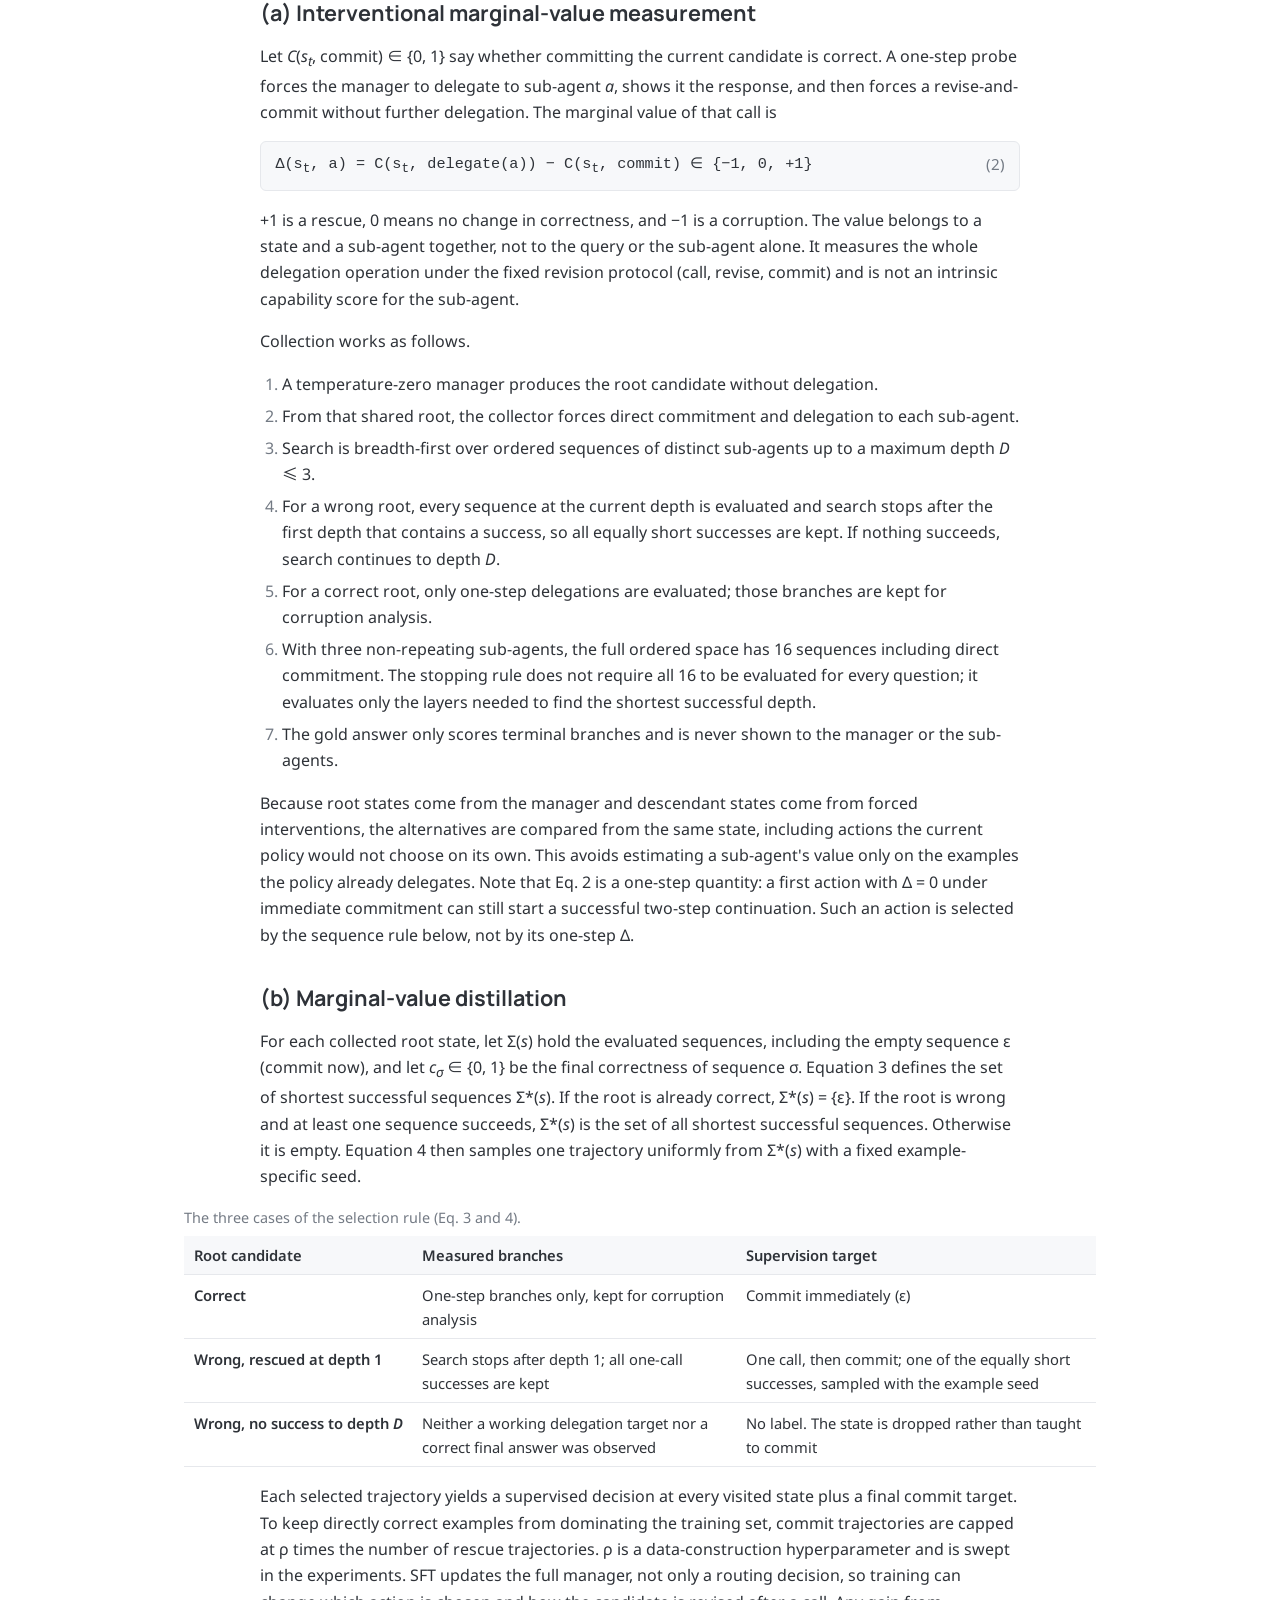
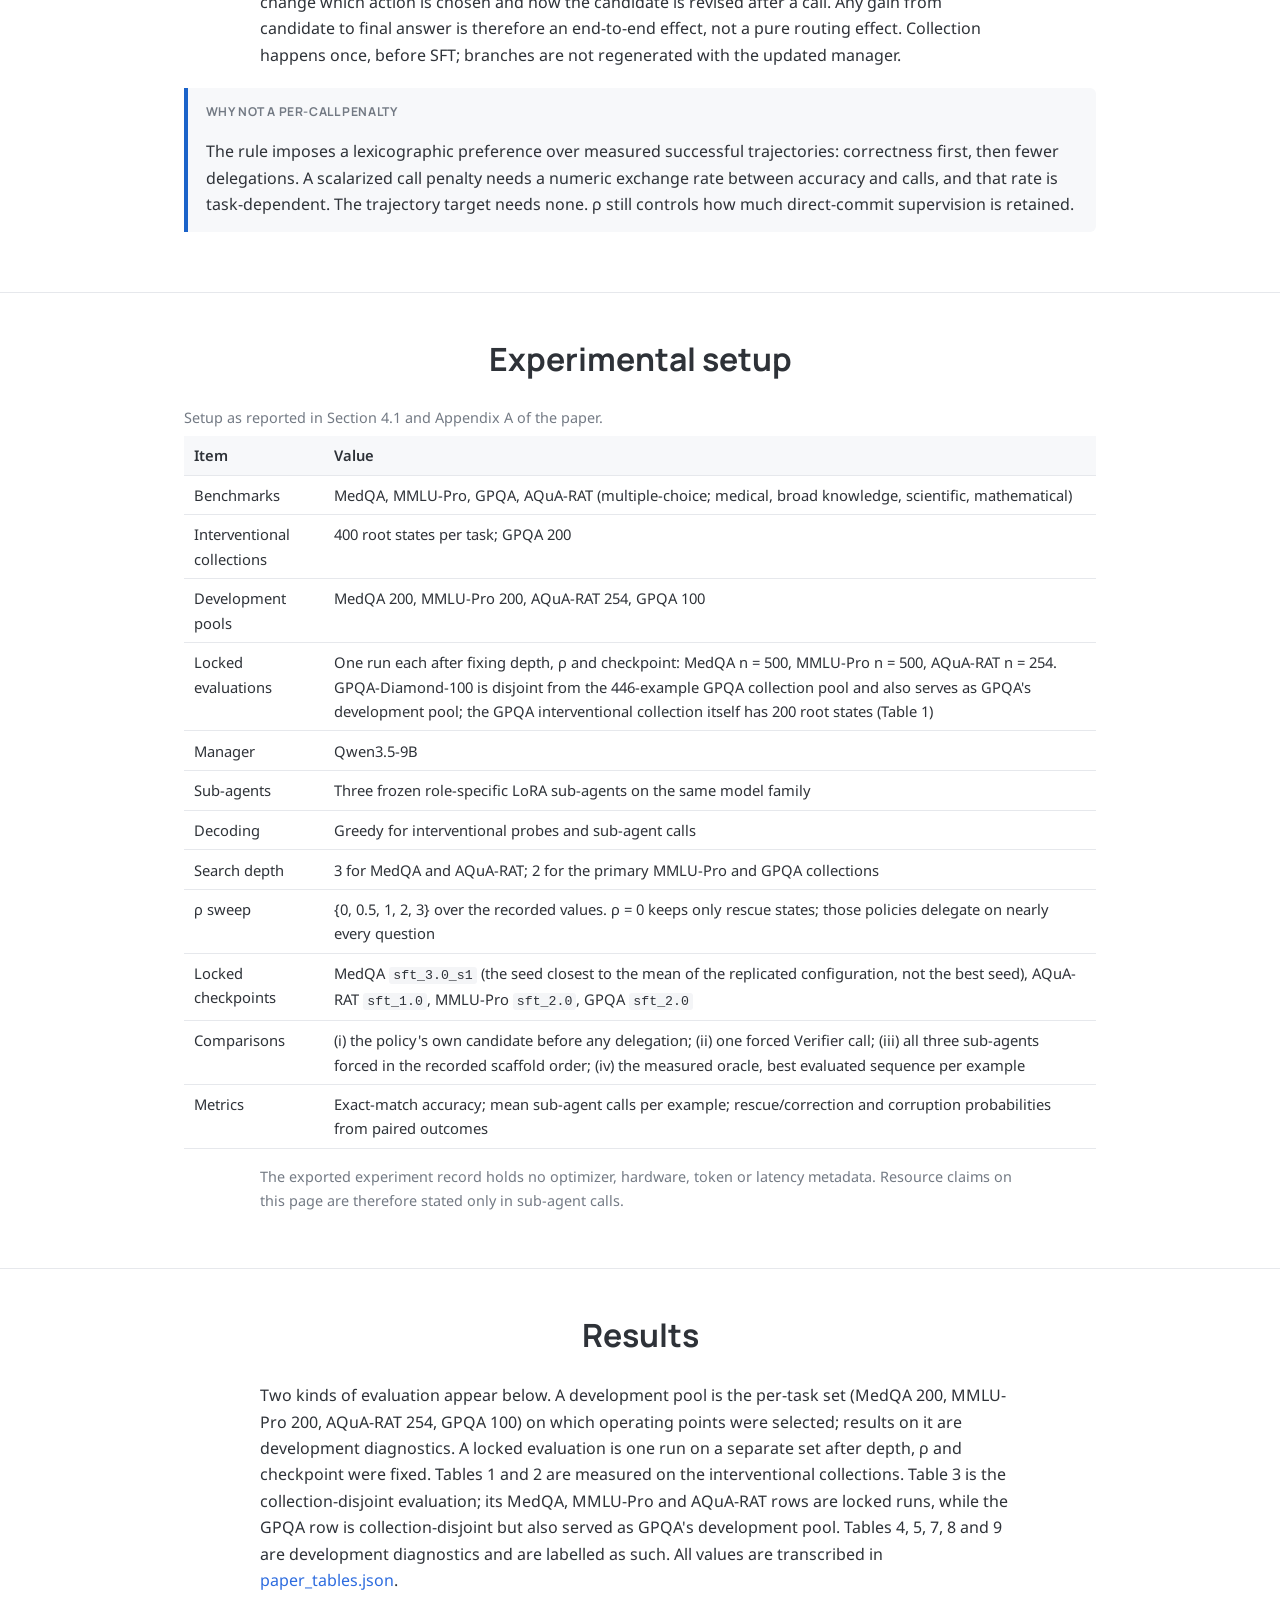
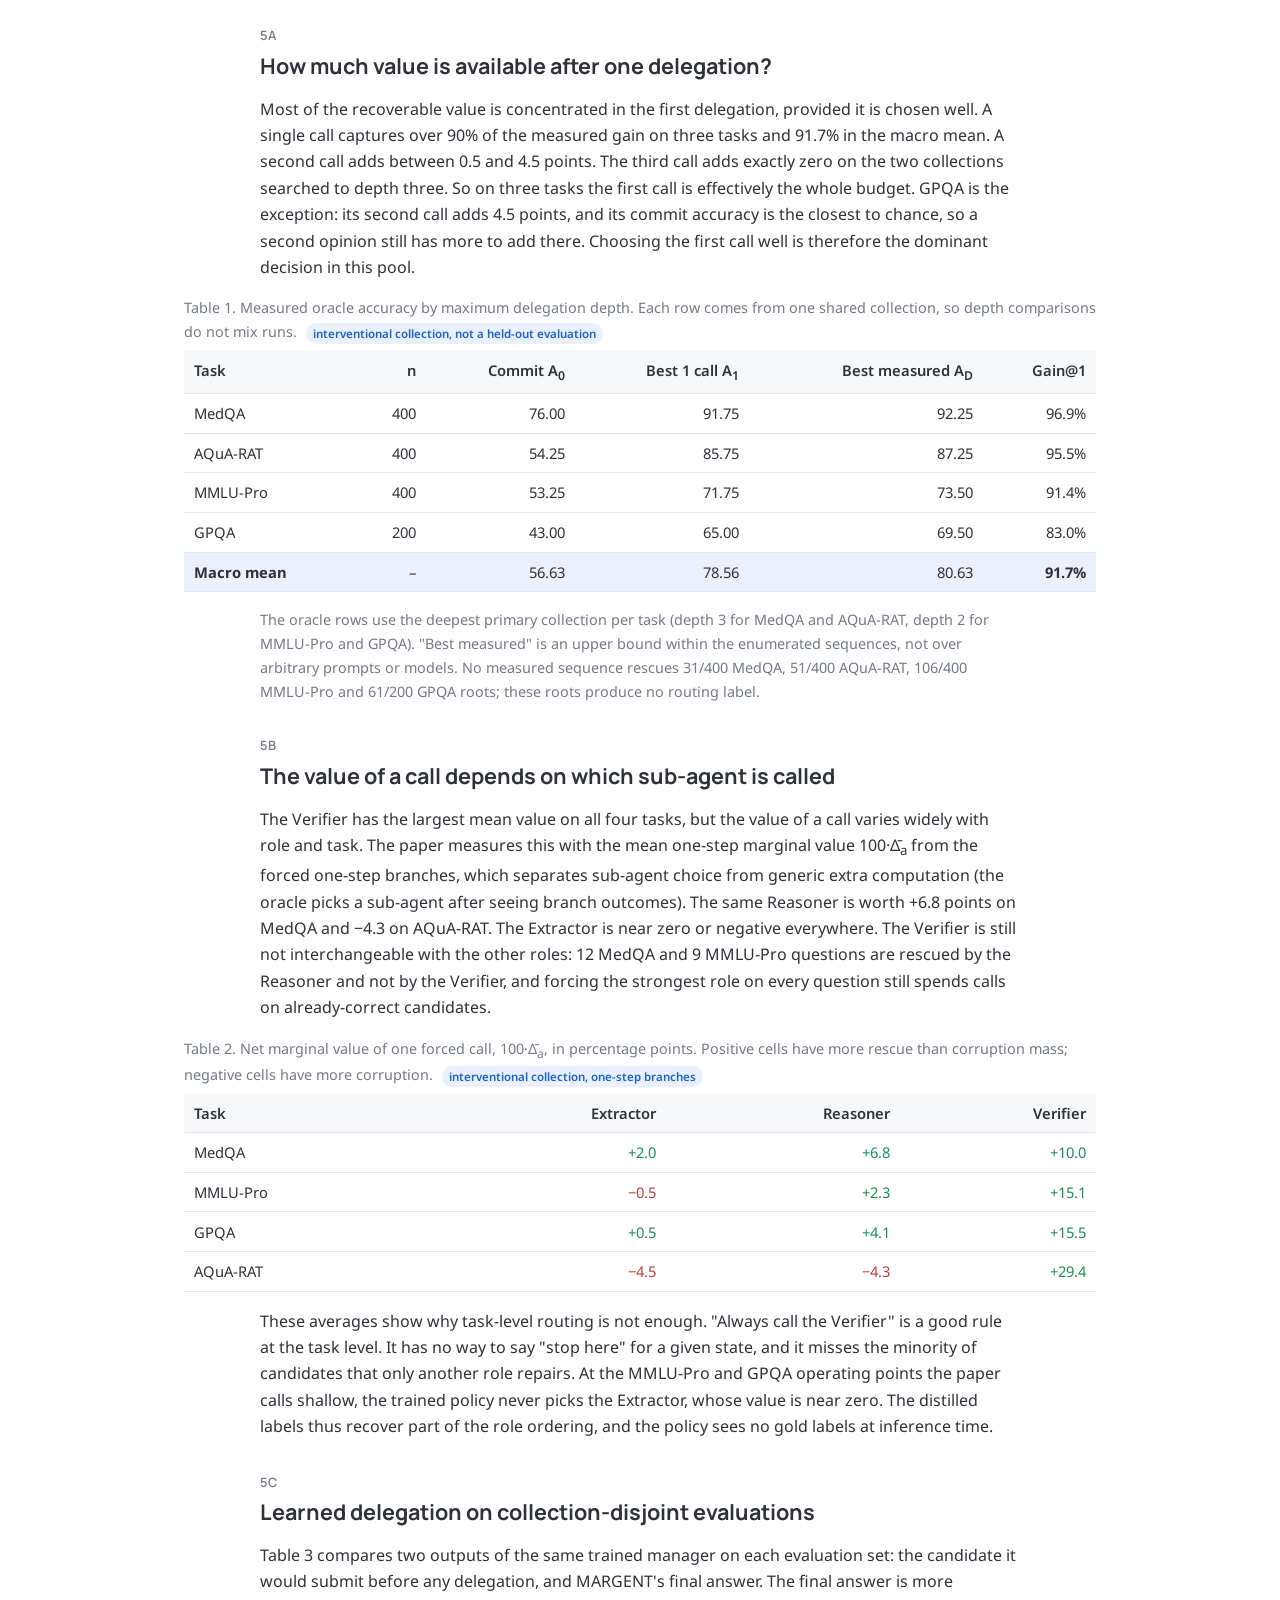
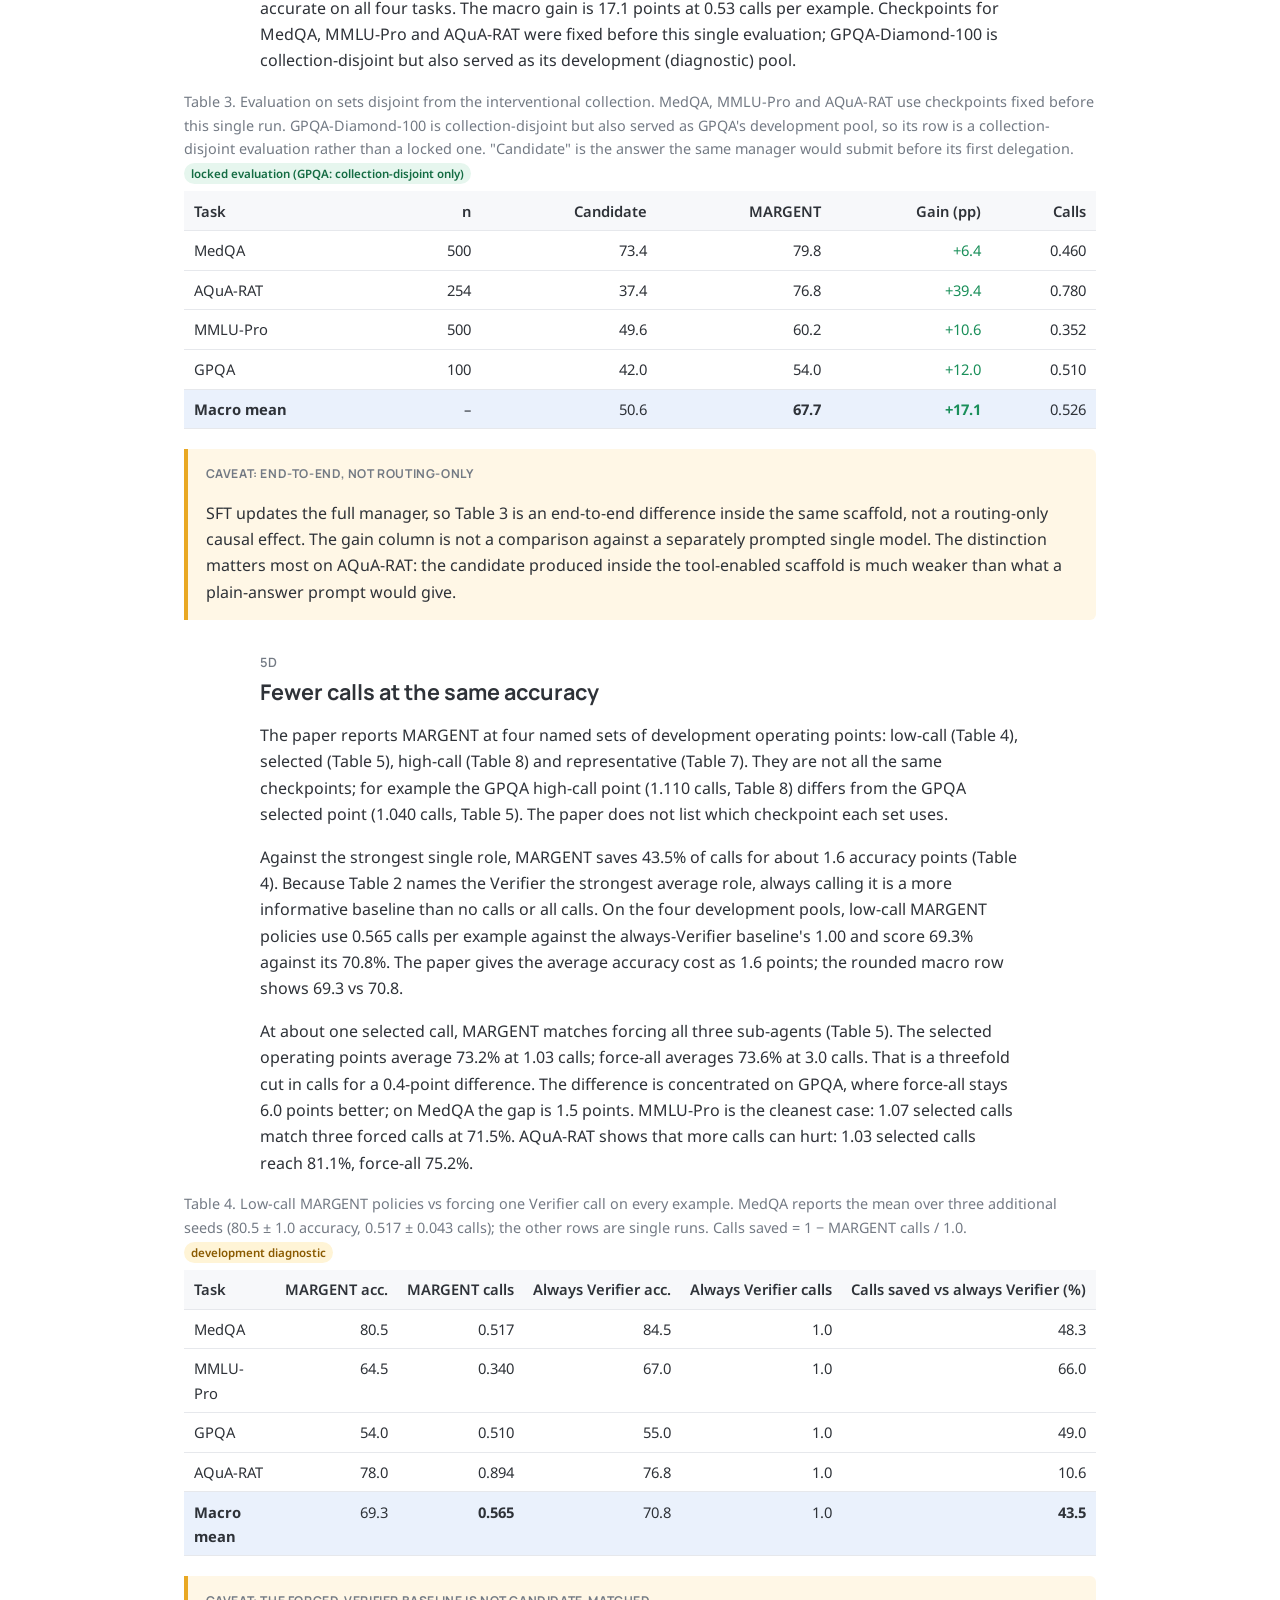
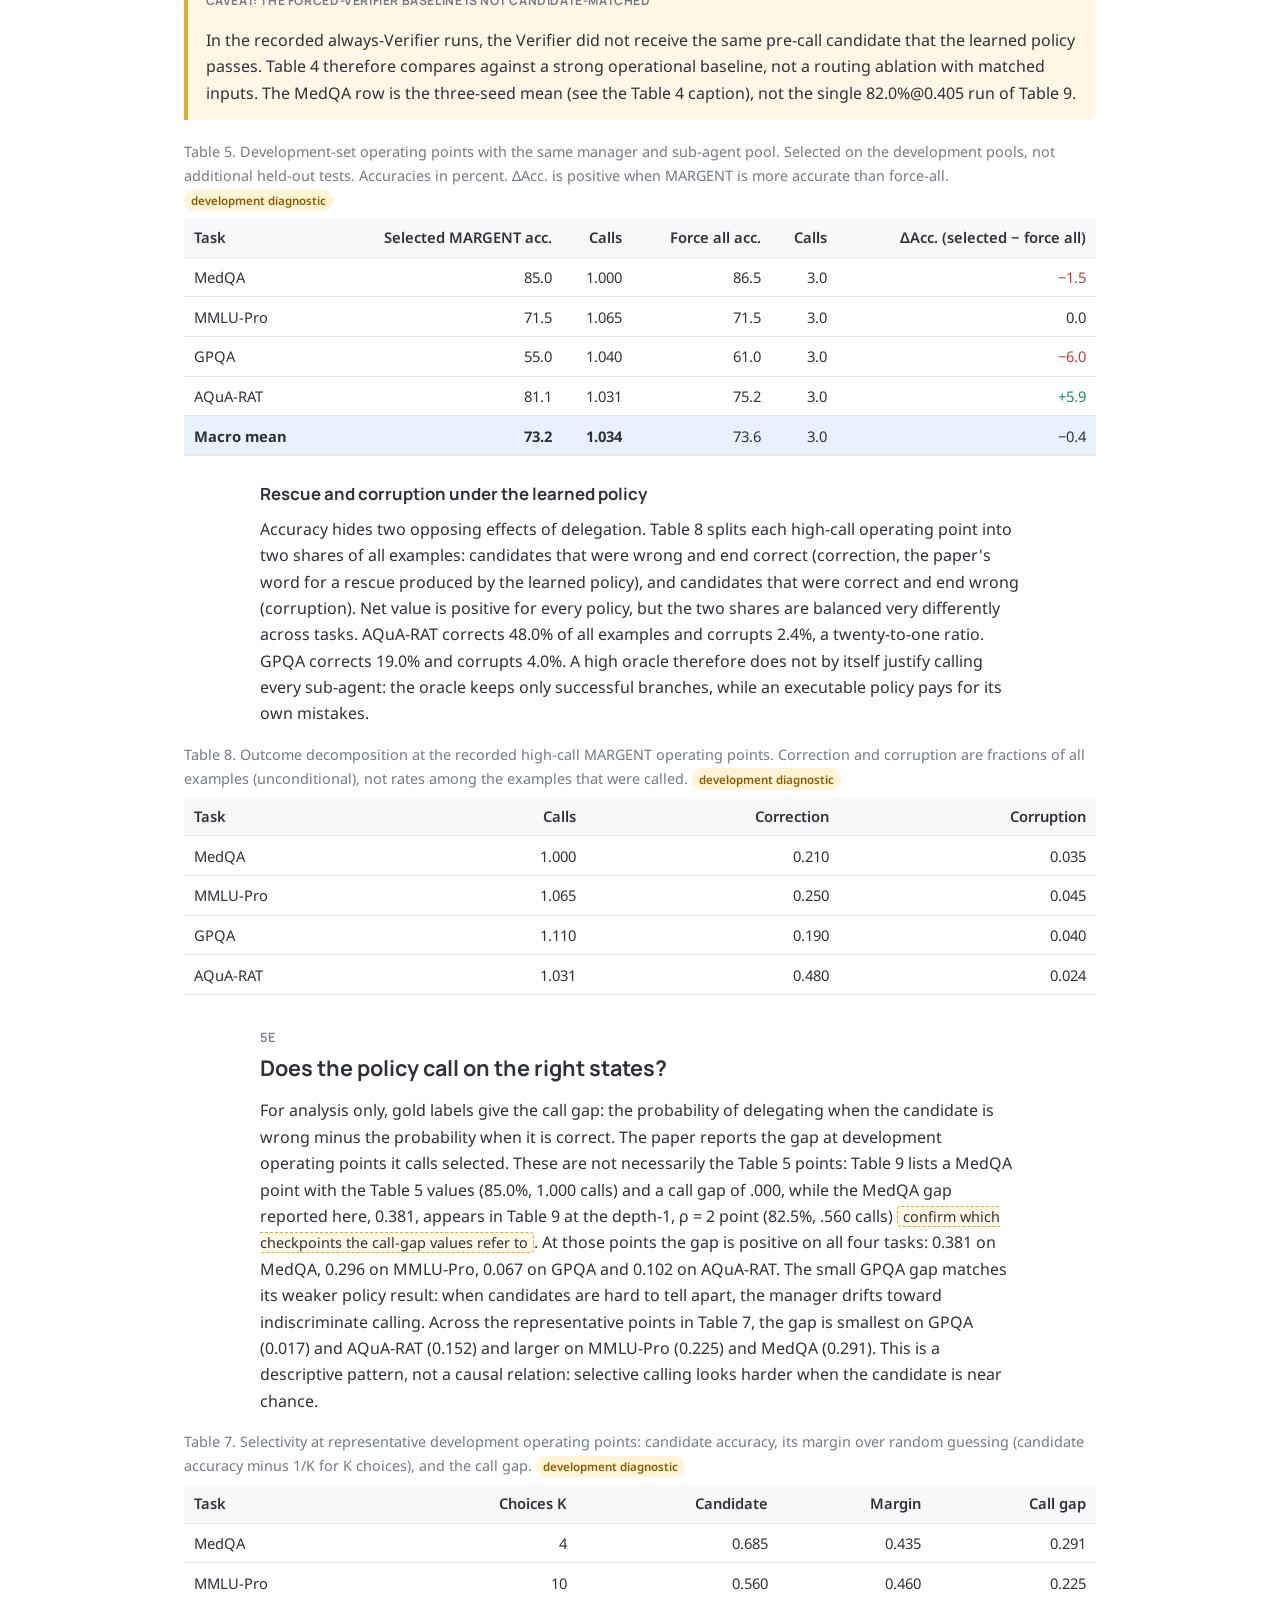
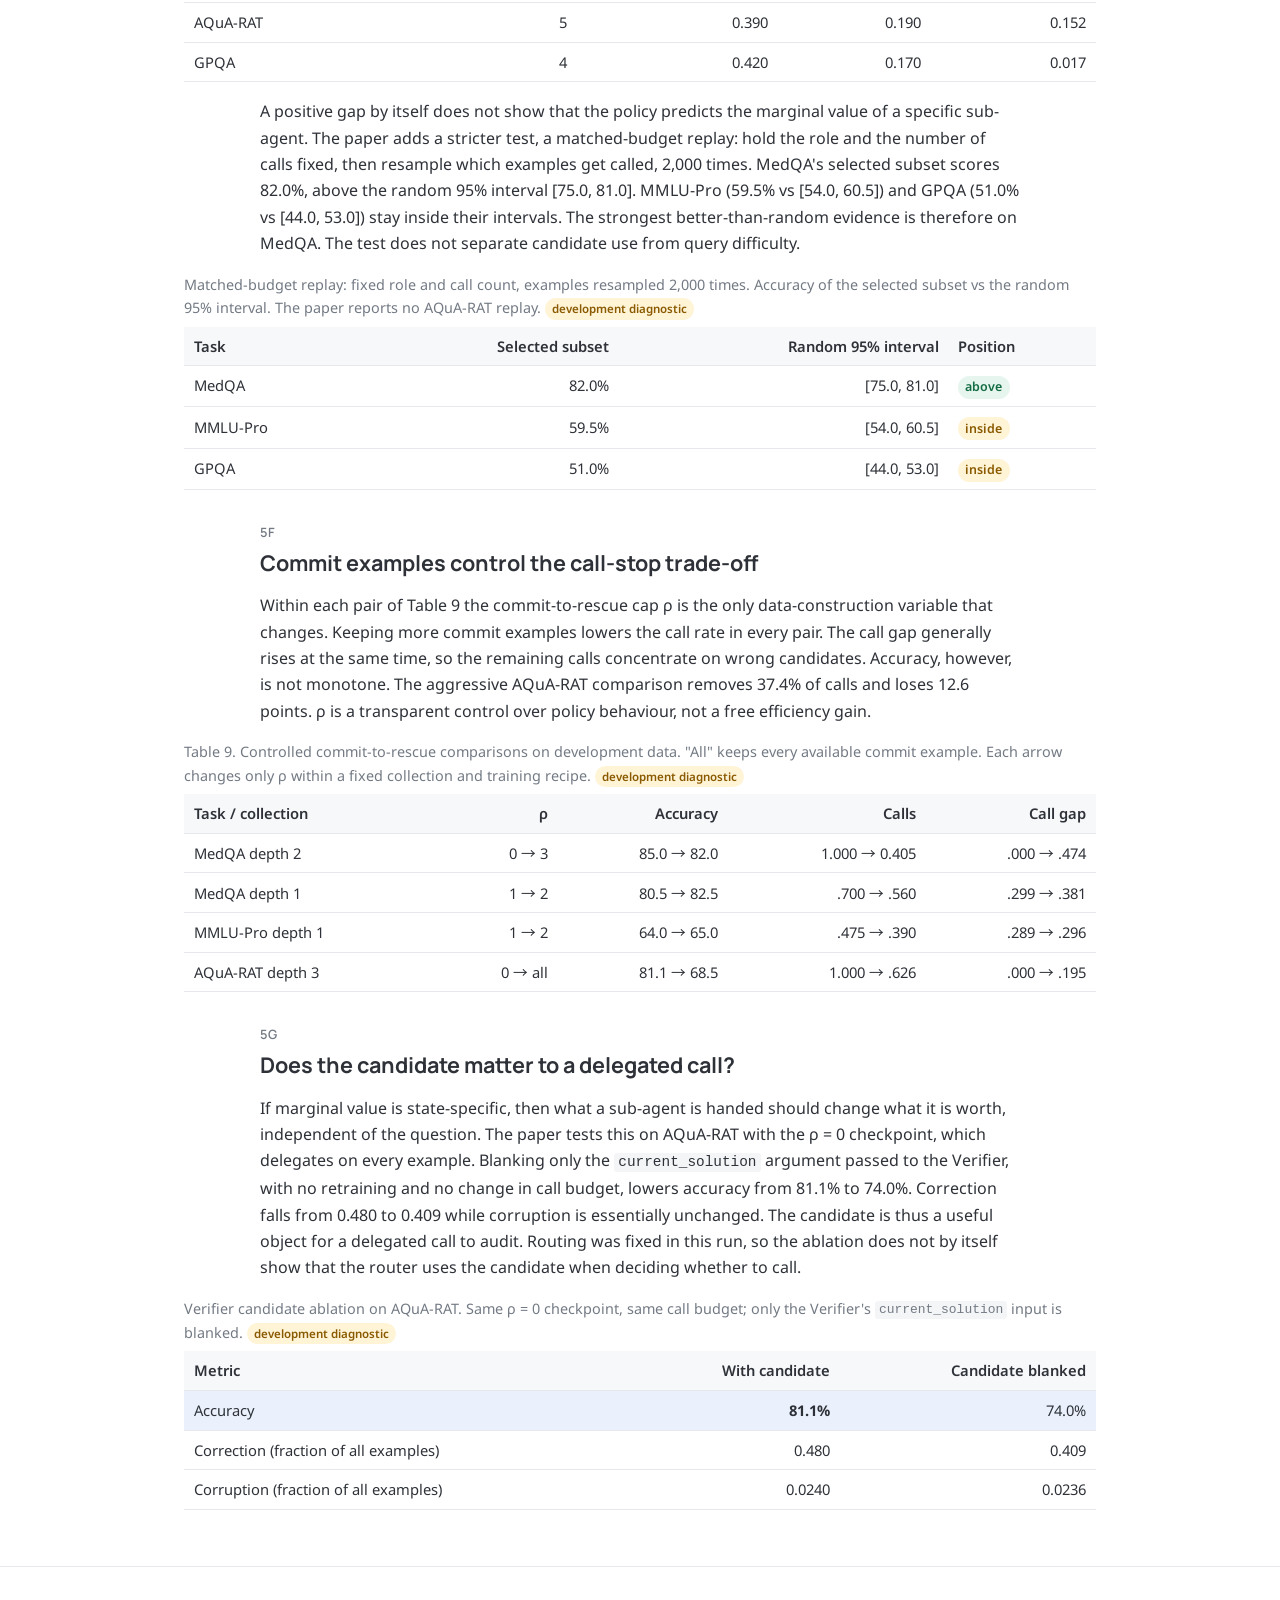
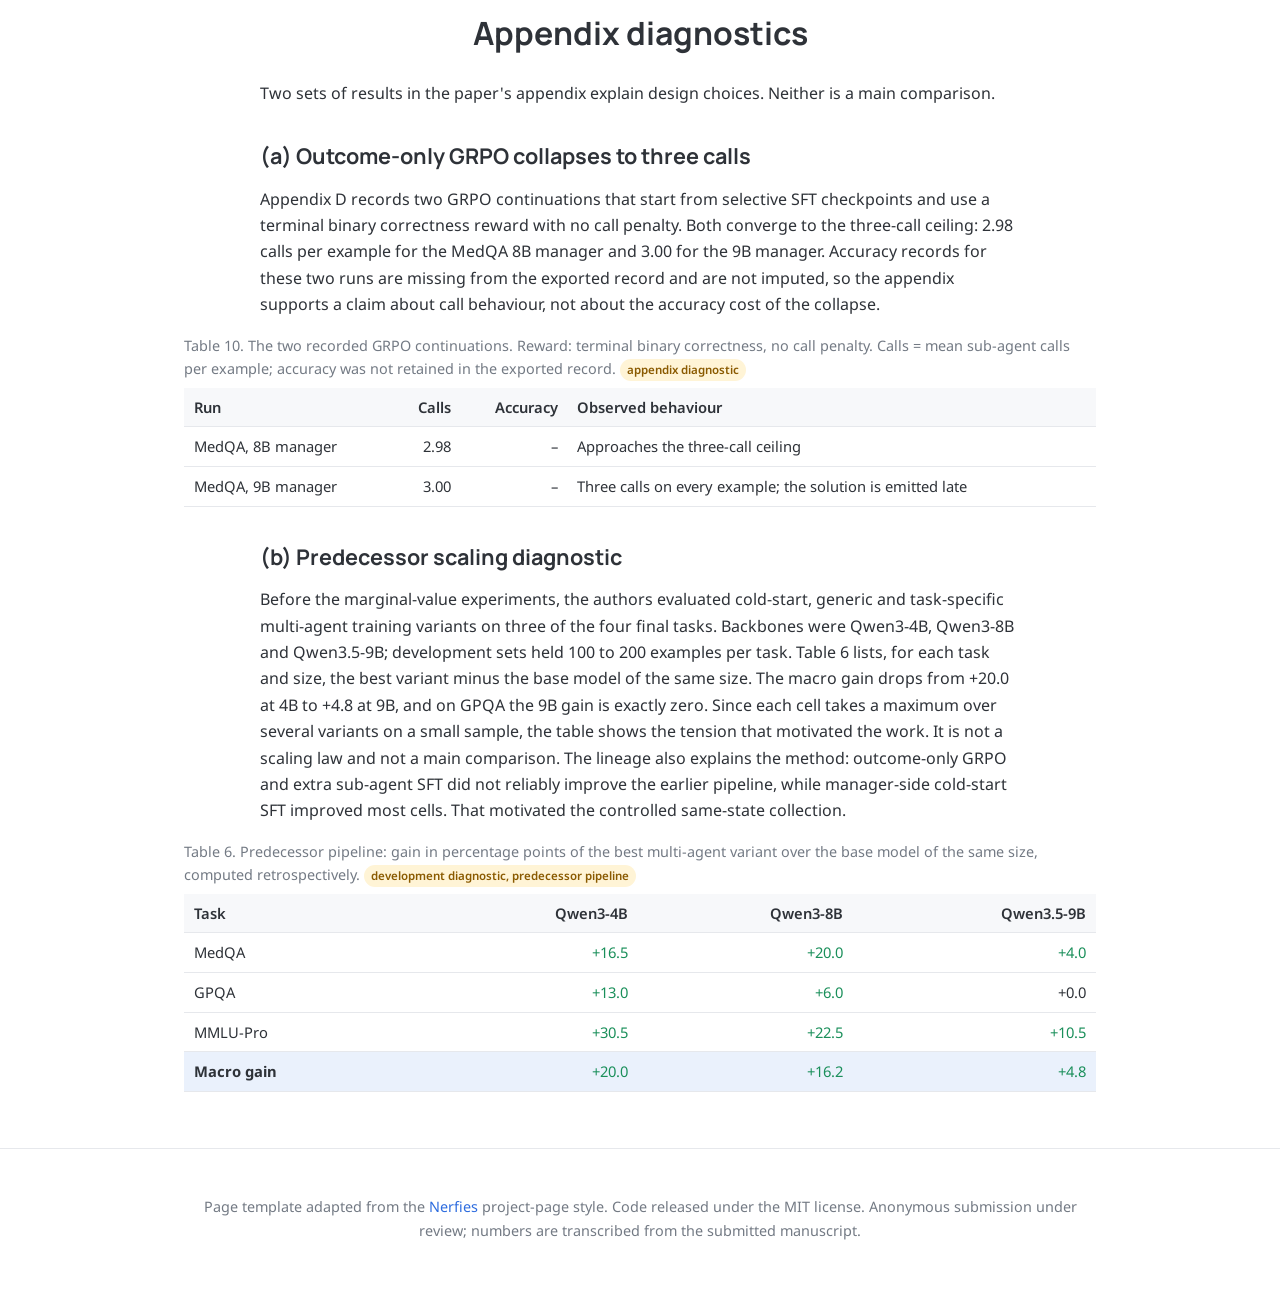
==== commit c5d56dad: "Keep only the paper's figure and tables; drop generated charts and snapshot passages Co-Authored-By:" ====
--- a/index.html
+++ b/index.html
@@ -219,12 +219,6 @@
       <h3><span class="rq">5a</span>How much value is available after one delegation?</h3>
       <p>Most of the recoverable value is concentrated in the first delegation, provided it is chosen well. A single call captures over 90% of the measured gain on three tasks and 91.7% in the macro mean. A second call adds between 0.5 and 4.5 points. The third call adds exactly zero on the two collections searched to depth three. So on three tasks the first call is effectively the whole budget. GPQA is the exception: its second call adds 4.5 points, and its commit accuracy is the closest to chance, so a second opinion still has more to add there. Choosing the first call well is therefore the dominant decision in this pool.</p>
     </div>
-    <div class="box">
-      <figure>
-        <img src="static/images/fig_oracle_depth.svg" alt="Grouped bar chart with four task groups (MedQA, AQuA-RAT, MMLU-Pro, GPQA) and three bars each: commit accuracy A0, best one-call accuracy A1, and best measured accuracy A_D. Bars are labelled with their values and each group shows its Gain@1 percentage; n is printed under each task name.">
-        <figcaption><b>Figure 2.</b> Measured oracle accuracy by maximum delegation depth (Table 1). Commit A<sub>0</sub>, best single call A<sub>1</sub>, best measured sequence A<sub>D</sub>. Gain@1 = (A<sub>1</sub> − A<sub>0</sub>)/(A<sub>D</sub> − A<sub>0</sub>). The A<sub>1</sub> bar is close to the A<sub>D</sub> bar on MedQA, AQuA-RAT and MMLU-Pro; on GPQA the second call still adds 4.5 points.</figcaption>
-      </figure>
-    </div>
     <div class="table-wrap">
       <table>
         <caption>Table 1. Measured oracle accuracy by maximum delegation depth. Each row comes from one shared collection, so depth comparisons do not mix runs. <span class="tag">interventional collection, not a held-out evaluation</span></caption>
@@ -244,12 +238,6 @@
       <h3><span class="rq">5b</span>The value of a call depends on which sub-agent is called</h3>
       <p>The Verifier has the largest mean value on all four tasks, but the value of a call varies widely with role and task. The paper measures this with the mean one-step marginal value 100·Δ̄<sub>a</sub> from the forced one-step branches, which separates sub-agent choice from generic extra computation (the oracle picks a sub-agent after seeing branch outcomes). The same Reasoner is worth +6.8 points on MedQA and −4.3 on AQuA-RAT. The Extractor is near zero or negative everywhere. The Verifier is still not interchangeable with the other roles: 12 MedQA and 9 MMLU-Pro questions are rescued by the Reasoner and not by the Verifier, and forcing the strongest role on every question still spends calls on already-correct candidates.</p>
     </div>
-    <div class="box">
-      <figure>
-        <img src="static/images/fig_net_marginal_value.svg" alt="Matrix of four tasks by three sub-agents showing the net marginal value of one forced call in percentage points around a zero line. Verifier values are positive and largest on every task; Extractor values are near zero or negative; Reasoner is positive on MedQA, MMLU-Pro and GPQA and negative on AQuA-RAT.">
-        <figcaption><b>Figure 3.</b> Net marginal value of one forced call, 100·Δ̄<sub>a</sub> in percentage points (Table 2). Positive means more rescue than corruption mass. The Verifier column dominates; the Extractor is near zero or negative on all four tasks.</figcaption>
-      </figure>
-    </div>
     <div class="table-wrap">
       <table>
         <caption>Table 2. Net marginal value of one forced call, 100·Δ̄<sub>a</sub>, in percentage points. Positive cells have more rescue than corruption mass; negative cells have more corruption. <span class="tag">interventional collection, one-step branches</span></caption>
@@ -267,12 +255,6 @@
 
       <h3><span class="rq">5c</span>Learned delegation on collection-disjoint evaluations</h3>
       <p>Table 3 compares two outputs of the same trained manager on each evaluation set: the candidate it would submit before any delegation, and MARGENT's final answer. The final answer is more accurate on all four tasks. The macro gain is 17.1 points at 0.53 calls per example. Checkpoints for MedQA, MMLU-Pro and AQuA-RAT were fixed before this single evaluation; GPQA-Diamond-100 is collection-disjoint but also served as its development (diagnostic) pool.</p>
-    </div>
-    <div class="box">
-      <figure>
-        <img src="static/images/fig_disjoint_eval.svg" alt="Paired bars per task comparing the candidate accuracy with the MARGENT final accuracy on the collection-disjoint evaluation sets, with the gain labelled, and a second panel showing mean sub-agent calls per example: 0.460, 0.780, 0.352 and 0.510.">
-        <figcaption><b>Figure 4.</b> Collection-disjoint evaluation (Table 3). Left: candidate vs MARGENT accuracy per task with the gain in points. Right: mean sub-agent calls per example. The blue bar is higher on every task. AQuA-RAT has the largest gain (+39.4 points) and the most calls (0.780); MMLU-Pro gains 10.6 points with the fewest calls (0.352). The gain is end-to-end inside the same scaffold, not a comparison with a separately prompted single model.</figcaption>
-      </figure>
     </div>
     <div class="table-wrap">
       <table>
@@ -297,12 +279,6 @@
       <p>Against the strongest single role, MARGENT saves 43.5% of calls for about 1.6 accuracy points (Table 4). Because Table 2 names the Verifier the strongest average role, always calling it is a more informative baseline than no calls or all calls. On the four development pools, low-call MARGENT policies use 0.565 calls per example against the always-Verifier baseline's 1.00 and score 69.3% against its 70.8%. The paper gives the average accuracy cost as 1.6 points; the rounded macro row shows 69.3 vs 70.8.</p>
       <p>At about one selected call, MARGENT matches forcing all three sub-agents (Table 5). The selected operating points average 73.2% at 1.03 calls; force-all averages 73.6% at 3.0 calls. That is a threefold cut in calls for a 0.4-point difference. The difference is concentrated on GPQA, where force-all stays 6.0 points better; on MedQA the gap is 1.5 points. MMLU-Pro is the cleanest case: 1.07 selected calls match three forced calls at 71.5%. AQuA-RAT shows that more calls can hurt: 1.03 selected calls reach 81.1%, force-all 75.2%.</p>
     </div>
-    <div class="box">
-      <figure>
-        <img src="static/images/fig_accuracy_vs_calls.svg" alt="Four small panels, one per task, plotting accuracy against mean calls per example from 0 to 3.2. Each panel shows the low-call MARGENT point, the always-Verifier point at one call, the selected MARGENT point near one call, and the force-all point at three calls. The selected MARGENT point is close to force-all on MedQA and MMLU-Pro, below it on GPQA, and above it on AQuA-RAT.">
-        <figcaption><b>Figure 5.</b> Accuracy against mean sub-agent calls on the development pools (Tables 4 and 5). Blue: MARGENT, the low-call policy (Table 4) joined to the selected operating point (Table 5). Orange diamond: one forced Verifier call. Violet square: all three sub-agents forced. Compare the right-hand blue point with the violet square: equal on MMLU-Pro (71.5 vs 71.5), 1.5 points lower on MedQA, 6.0 lower on GPQA, 5.9 higher on AQuA-RAT. Macro means 73.2% at 1.03 calls vs 73.6% at 3.0. Development diagnostic.</figcaption>
-      </figure>
-    </div>
     <div class="table-wrap">
       <table>
         <caption>Table 4. Low-call MARGENT policies vs forcing one Verifier call on every example. MedQA reports the mean over three additional seeds (80.5 ± 1.0 accuracy, 0.517 ± 0.043 calls); the other rows are single runs. Calls saved = 1 − MARGENT calls / 1.0. <span class="status weak">development diagnostic</span></caption>
@@ -337,12 +313,6 @@
       <h4>Rescue and corruption under the learned policy</h4>
       <p>Accuracy hides two opposing effects of delegation. Table 8 splits each high-call operating point into two shares of all examples: candidates that were wrong and end correct (correction, the paper's word for a rescue produced by the learned policy), and candidates that were correct and end wrong (corruption). Net value is positive for every policy, but the two shares are balanced very differently across tasks. AQuA-RAT corrects 48.0% of all examples and corrupts 2.4%, a twenty-to-one ratio. GPQA corrects 19.0% and corrupts 4.0%. A high oracle therefore does not by itself justify calling every sub-agent: the oracle keeps only successful branches, while an executable policy pays for its own mistakes.</p>
     </div>
-    <div class="box">
-      <figure class="narrow">
-        <img src="static/images/fig_correction_corruption.svg" alt="Paired horizontal bars per task showing the correction fraction and the corruption fraction of all examples at the high-call operating points. AQuA-RAT has the largest correction bar at 0.480 against a corruption bar of 0.024.">
-        <figcaption><b>Figure 6.</b> Correction and corruption as fractions of all examples at the recorded high-call operating points (Table 8). AQuA-RAT corrects twenty times as many examples as it corrupts. Development diagnostic.</figcaption>
-      </figure>
-    </div>
     <div class="table-wrap">
       <table>
         <caption>Table 8. Outcome decomposition at the recorded high-call MARGENT operating points. Correction and corruption are fractions of all examples (unconditional), not rates among the examples that were called. <span class="status weak">development diagnostic</span></caption>
@@ -389,12 +359,6 @@
       <h3><span class="rq">5f</span>Commit examples control the call-stop trade-off</h3>
       <p>Within each pair of Table 9 the commit-to-rescue cap ρ is the only data-construction variable that changes. Keeping more commit examples lowers the call rate in every pair. The call gap generally rises at the same time, so the remaining calls concentrate on wrong candidates. Accuracy, however, is not monotone. The aggressive AQuA-RAT comparison removes 37.4% of calls and loses 12.6 points. ρ is a transparent control over policy behaviour, not a free efficiency gain.</p>
     </div>
-    <div class="box">
-      <figure>
-        <img src="static/images/fig_rho_sweep.svg" alt="Arrows in the plane of mean calls (x) against accuracy (y), one per comparison in Table 9, each from the lower rho value to the higher one and labelled with the rho values and the change in call gap. Every arrow points left, toward fewer calls; two point slightly up and two point down.">
-        <figcaption><b>Figure 7.</b> Controlled ρ comparisons (Table 9). Each arrow changes only ρ inside a fixed collection and training recipe, from the lower to the higher value. More commit examples always mean fewer calls; accuracy moves both ways. Development diagnostic.</figcaption>
-      </figure>
-    </div>
     <div class="table-wrap">
       <table>
         <caption>Table 9. Controlled commit-to-rescue comparisons on development data. "All" keeps every available commit example. Each arrow changes only ρ within a fixed collection and training recipe. <span class="status weak">development diagnostic</span></caption>
@@ -432,13 +396,7 @@
     <div class="prose">
       <p>Two sets of results in the paper's appendix explain design choices. Neither is a main comparison.</p>
       <h3>(a) Outcome-only GRPO collapses to three calls</h3>
-      <p>Appendix D records two GRPO continuations that start from selective SFT checkpoints and use a terminal binary correctness reward with no call penalty. Both converge to the three-call ceiling: 2.98 calls per example for the MedQA 8B manager and 3.00 for the 9B manager. Accuracy records for these two runs are missing from the exported record and are not imputed, so the appendix supports a claim about call behaviour, not about the accuracy cost of the collapse. For reference, Figure 8 draws the selective SFT MedQA three-seed mean of 0.517 calls (Table 4) and the Table 3 macro mean of 0.526.</p>
-    </div>
-    <div class="box">
-      <figure>
-        <img src="static/images/fig_grpo_collapse.svg" alt="Two panels. Left: bars for mean calls per example of the two GRPO continuations, 2.98 for the 8B manager and 3.00 for the 9B manager, against reference lines at 0.517 plus or minus 0.043 (selective SFT MedQA three-seed mean) and 0.526 (Table 3 macro mean). Right: call-count distribution of the released 8B traces, with all 200 dev questions at three calls and 198 of 200 test questions at three calls.">
-        <figcaption><b>Figure 8.</b> Outcome-only GRPO continuations (Table 10). Left: mean calls per example for the two continuations against the selective SFT reference (0.517 ± 0.043 on MedQA, three seeds) and the Table 3 macro mean (0.526). Right: number of sub-agent calls per question in the released 8B traces. All 200 dev questions and 198 of 200 test questions made three calls; the other two test questions made one and two calls. Appendix diagnostic.</figcaption>
-      </figure>
+      <p>Appendix D records two GRPO continuations that start from selective SFT checkpoints and use a terminal binary correctness reward with no call penalty. Both converge to the three-call ceiling: 2.98 calls per example for the MedQA 8B manager and 3.00 for the 9B manager. Accuracy records for these two runs are missing from the exported record and are not imputed, so the appendix supports a claim about call behaviour, not about the accuracy cost of the collapse.</p>
     </div>
     <div class="table-wrap">
       <table>
@@ -451,17 +409,6 @@
       </table>
     </div>
     <div class="prose">
-      <h4>The Appendix D 8B run in the released snapshot</h4>
-      <p>The supplementary snapshot contains a Qwen3-8B GRPO run (<code>results/medqa_marginal_v1/</code>, checkpoint <code>grpo_binary_mv2</code>) whose mean test calls, 2.985, match the 2.98 of the "MedQA, 8B manager" row. The paper does not name the run, and the accuracy records of the Table 10 runs are absent from its exported record, so the accuracies below come from the snapshot only. On the 200 dev questions: candidate 55.5%, final 67.5%, 3.000 calls per question, 36 candidates corrected, 12 corrupted, exact McNemar p = 7.2e-4 against the candidate. On the 200 test questions: candidate 63.5%, final 76.5%, 2.985 calls, 38 corrected, 12 corrupted, p = 3.1e-4. Its call rate is 100% for both wrong and correct candidates, so the call gap is 0. The sub-agents help; the manager simply never learned to stop.</p>
-    </div>
-    <div class="box">
-      <figure>
-        <img src="static/images/fig_routing_behavior.svg" alt="Two panels for the released 8B GRPO traces. Left: for dev and test, 100 percent stacked horizontal bars of the four candidate-to-final transition classes (stayed correct, corrected, corrupted, stayed wrong) with counts. Right: call-count distribution for dev and test over 0, 1, 2 and 3 calls, with nearly every question at 3 calls.">
-        <figcaption><b>Figure 9.</b> The Appendix D 8B run on MedQA dev and test (200 questions each). Left: candidate to final transitions. Right: number of sub-agent calls per question. The manager calls all three sub-agents on almost every question whether or not its candidate was already correct. Appendix diagnostic.</figcaption>
-      </figure>
-    </div>
-    <div class="prose">
-      <p class="small">The same snapshot holds the one-step interventional collection of that run (400 MedQA training questions, depth 1): direct 55.0%, forced Extractor 58.5%, forced Reasoner 78.8%, forced Verifier 84.5%, hindsight best one-step branch 91.0%; rescued/corrupted counts 25/11, 100/5 and 127/9. Those 400 questions overlap the sub-agent SFT questions (400/400; the collection command lacked <code>--exclude_sft_example_ids</code>), so its rescue rates are likely inflated. The dev and test traces do not overlap the SFT questions. This run is not the selective SFT policy of the main text.</p>
       <h3>(b) Predecessor scaling diagnostic</h3>
       <p>Before the marginal-value experiments, the authors evaluated cold-start, generic and task-specific multi-agent training variants on three of the four final tasks. Backbones were Qwen3-4B, Qwen3-8B and Qwen3.5-9B; development sets held 100 to 200 examples per task. Table 6 lists, for each task and size, the best variant minus the base model of the same size. The macro gain drops from +20.0 at 4B to +4.8 at 9B, and on GPQA the 9B gain is exactly zero. Since each cell takes a maximum over several variants on a small sample, the table shows the tension that motivated the work. It is not a scaling law and not a main comparison. The lineage also explains the method: outcome-only GRPO and extra sub-agent SFT did not reliably improve the earlier pipeline, while manager-side cold-start SFT improved most cells. That motivated the controlled same-state collection.</p>
     </div>
@@ -477,15 +424,6 @@
         </tbody>
       </table>
     </div>
-    <div class="box">
-      <figure>
-        <img src="static/images/fig_main_results.svg" alt="Four bar-chart panels, one per benchmark (MedQA, LegalBench, GPQA, MMLU-Pro). For each manager size (4B, 8B, 9B) three bars show base accuracy, cold-start SFT accuracy and the best GRPO cell, with one-standard-error bars and the best cell name labelled.">
-        <figcaption><b>Figure 10.</b> The predecessor pipeline (Appendix B data, <code>results/predecessor_scaling/main_results.json</code>): base, cold-start SFT and best GRPO cell per benchmark and manager size, with ±1 binomial SE. Table 6 is the GRPO bar minus the base bar for MedQA, GPQA and MMLU-Pro. LegalBench appears in the released record but was dropped from the paper. This diagnostic motivated same-state collection; it is not a main comparison.</figcaption>
-      </figure>
-    </div>
-    <div class="prose">
-      <p class="small">Across the 28 released GRPO cells, the mean change is +13.9 pp over base and +4.8 pp over cold start; 26 cells are above base, 1 equal, 1 below. GRPO sits below its own cold start in 5 of 28 cells. Binomial SE at p = 0.5 is 5.0 pp at n = 100 and 3.5 pp at n = 200.</p>
-    </div>
   </div>
 </section>
 
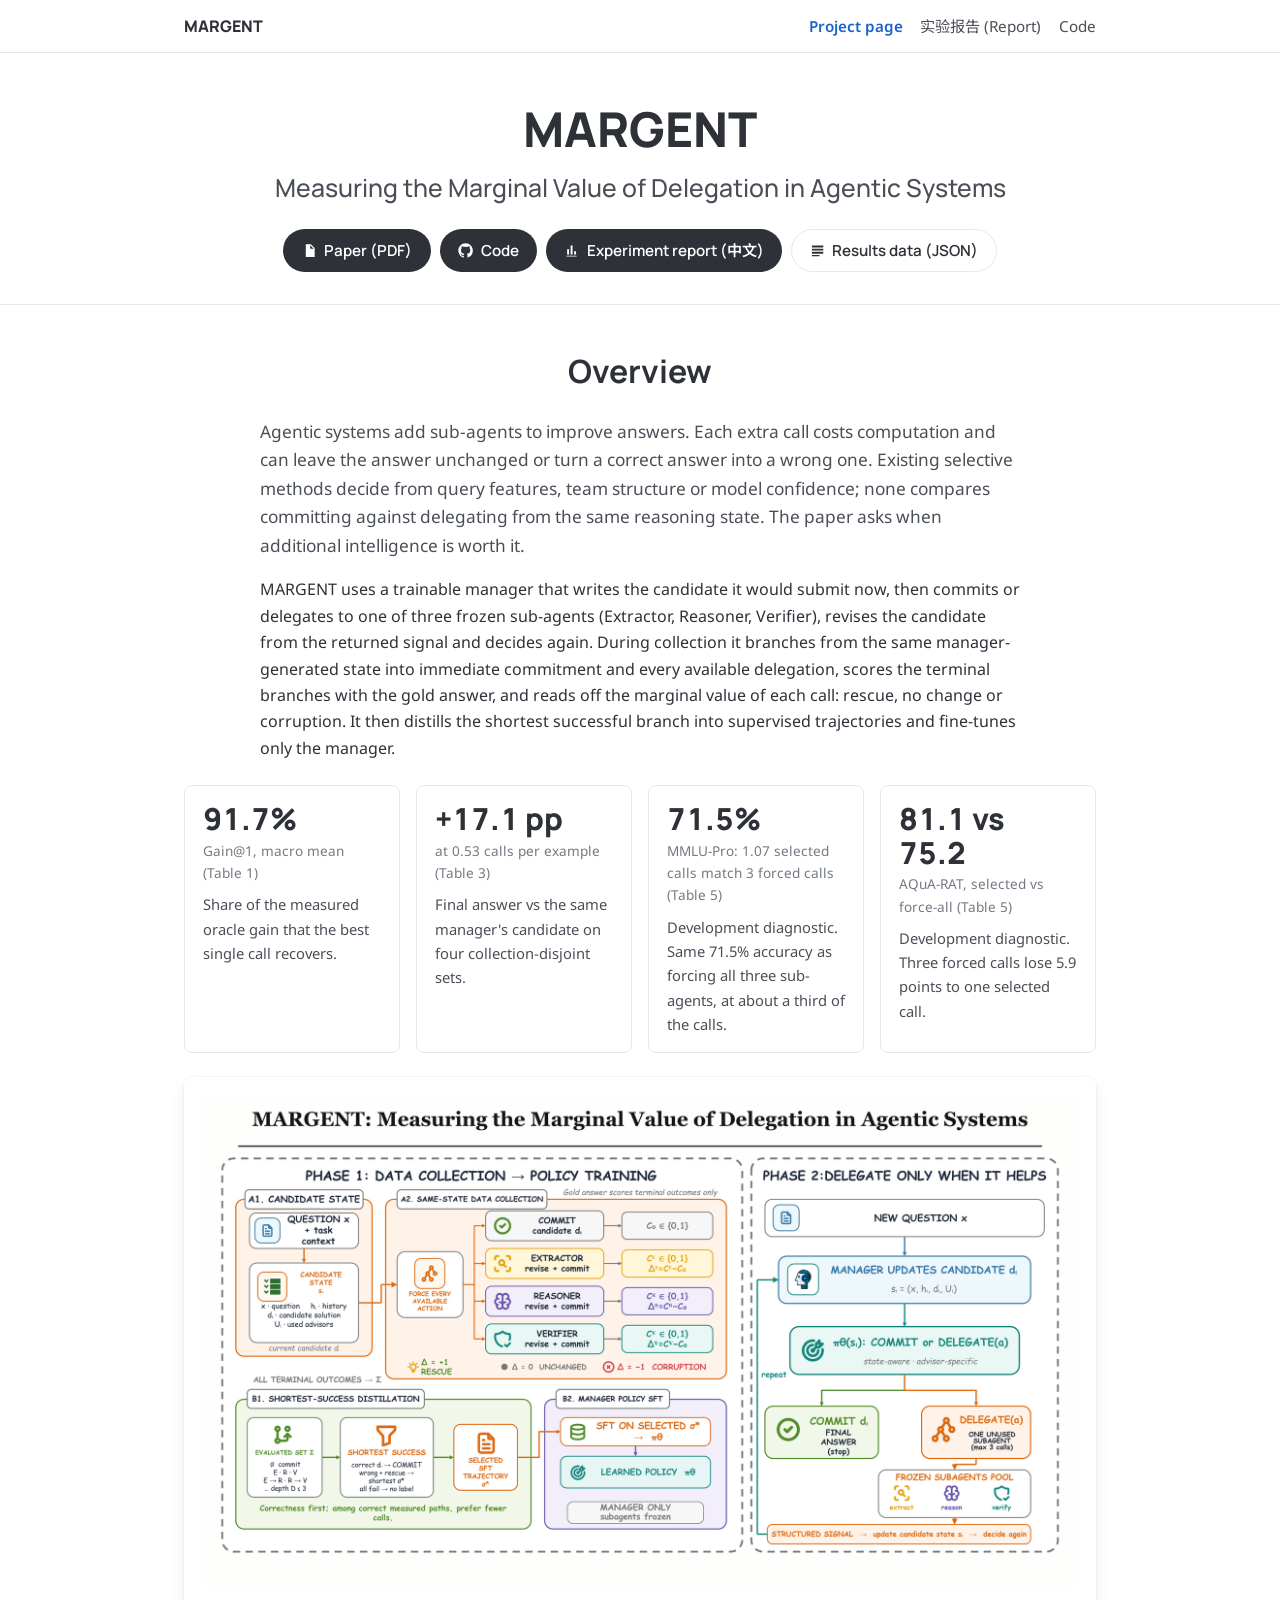
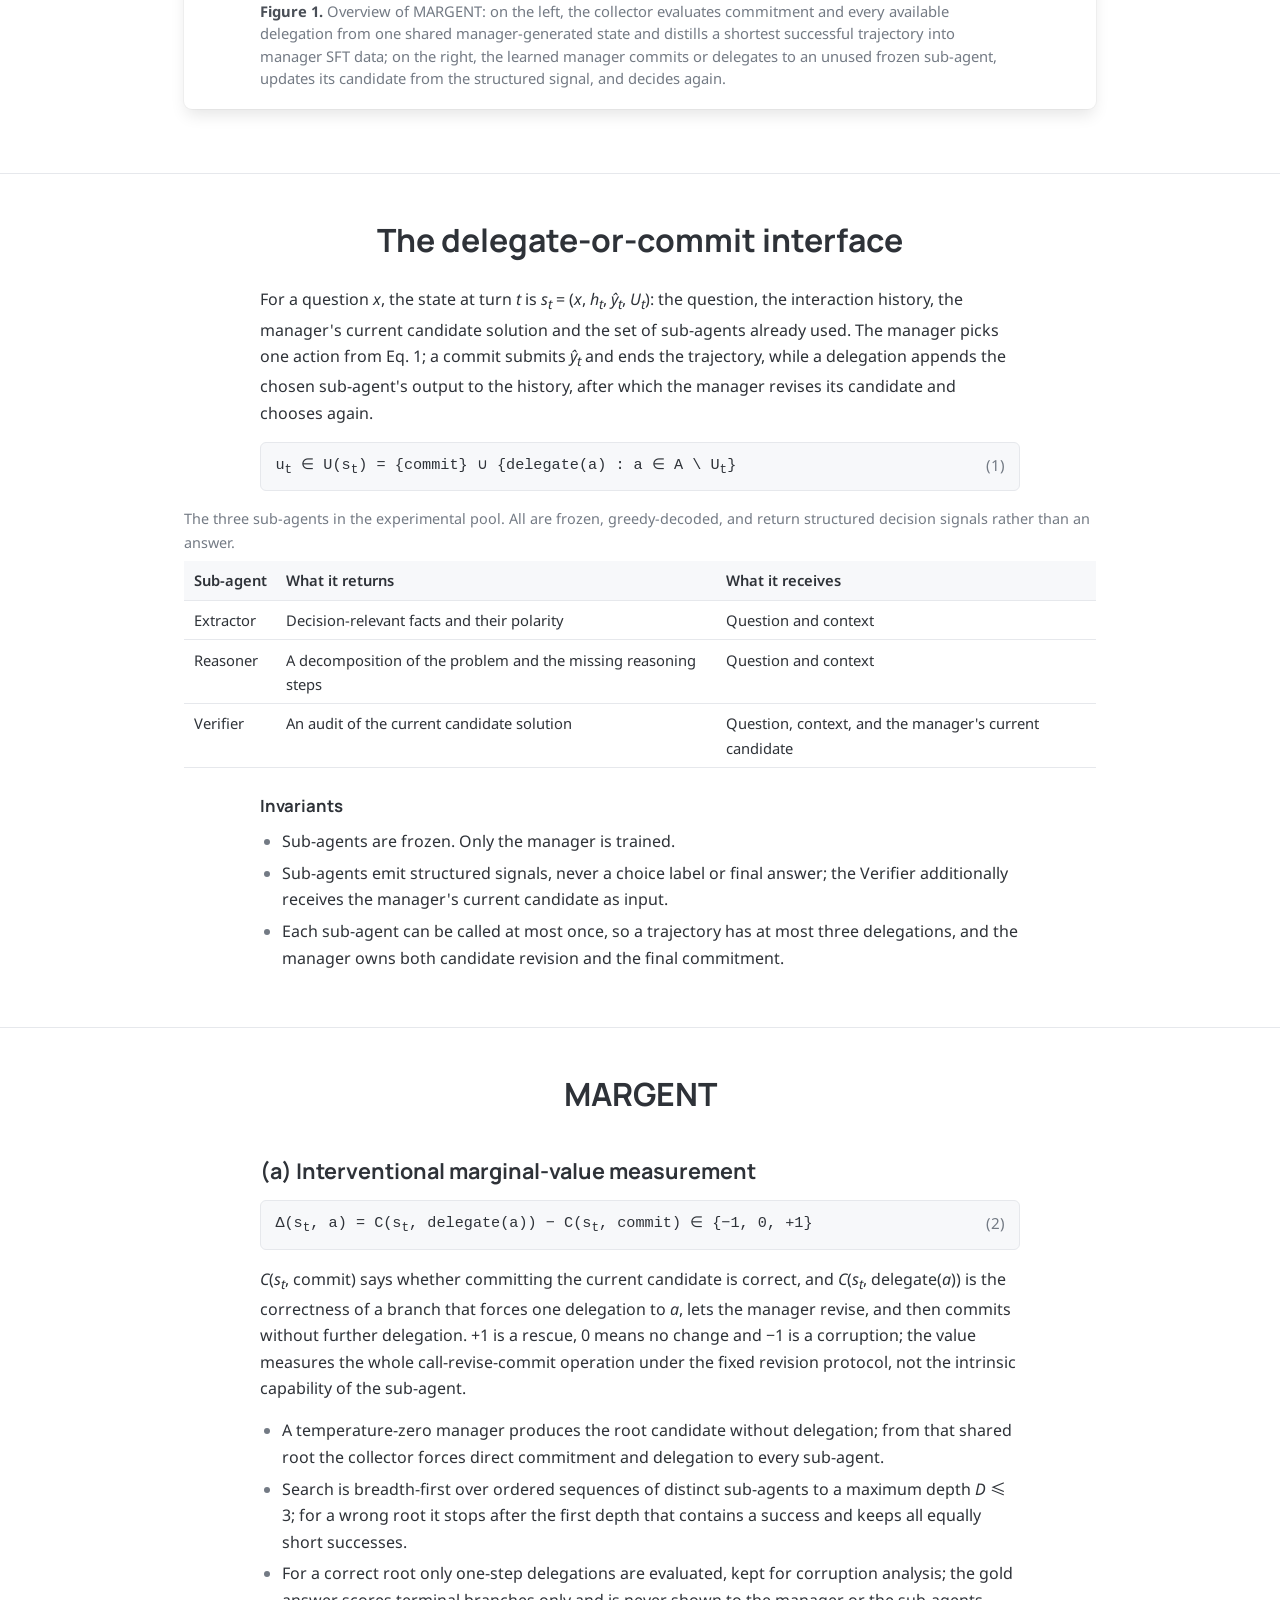
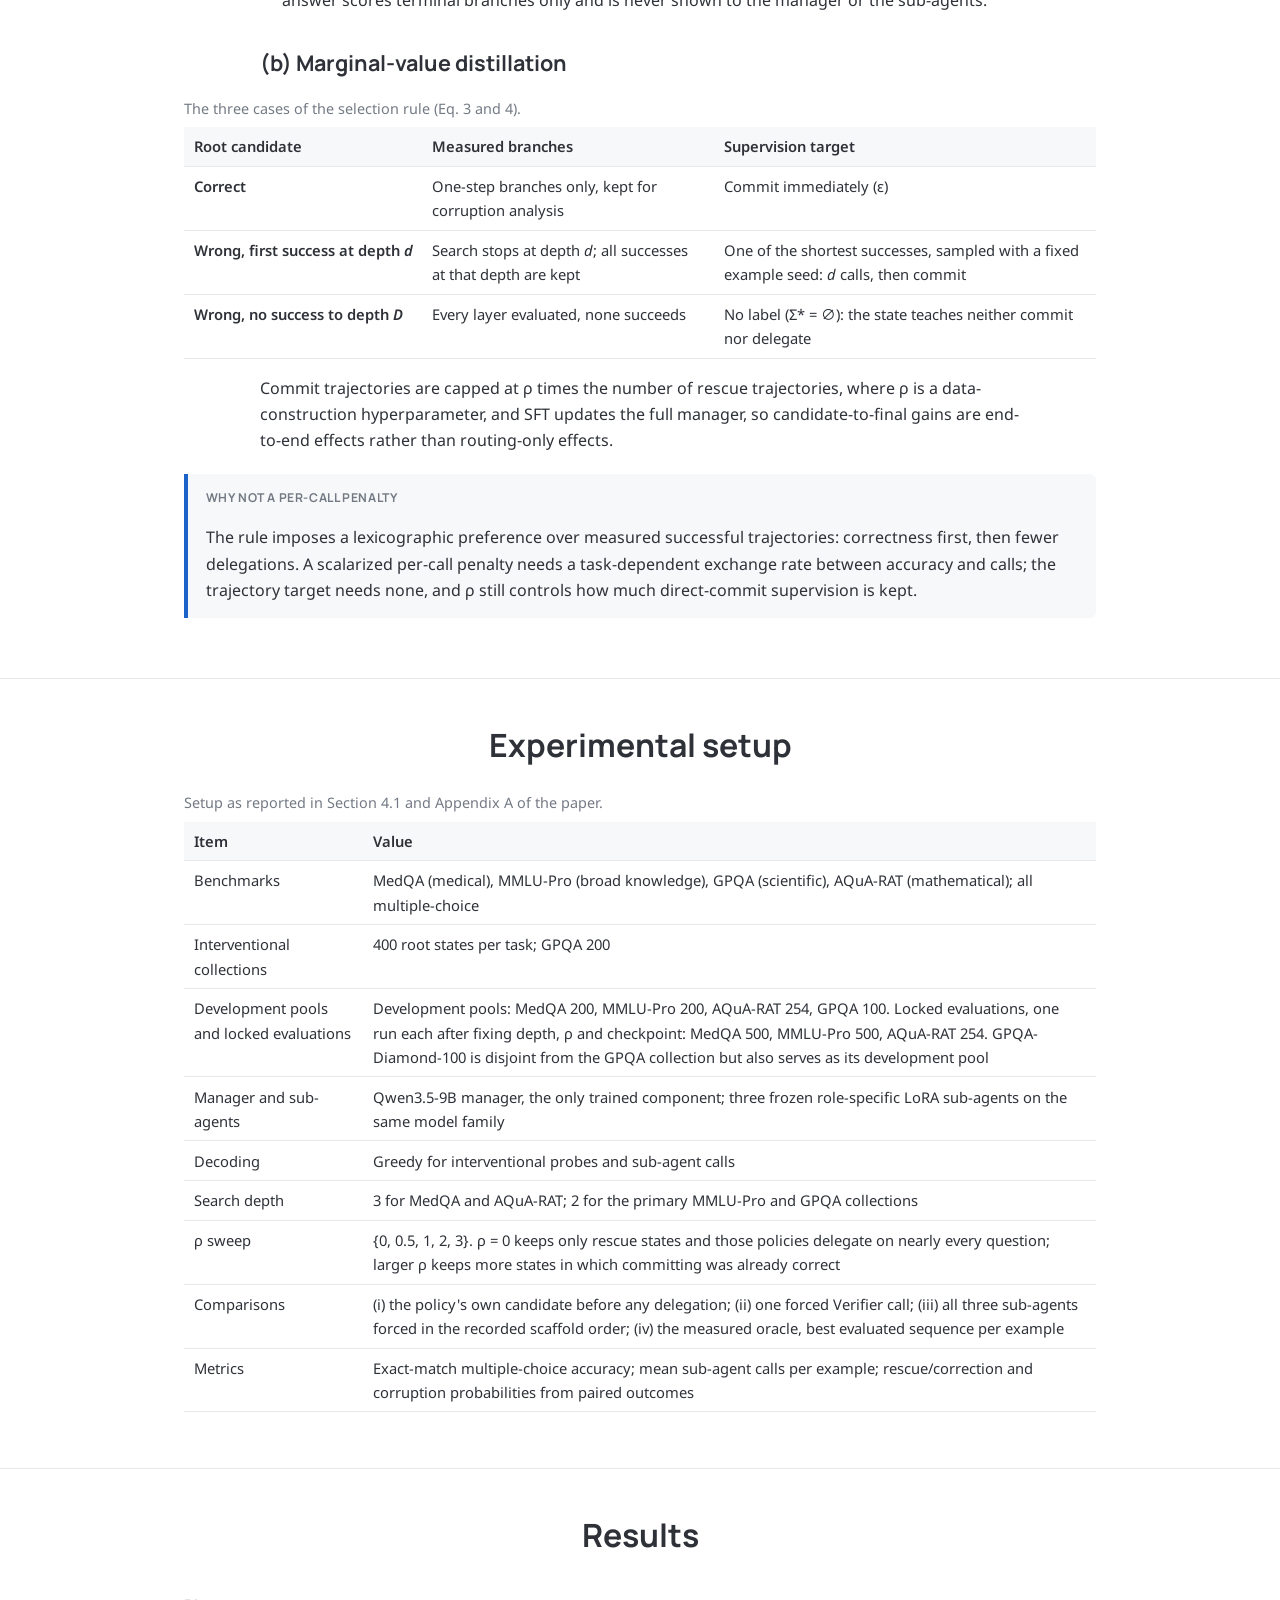
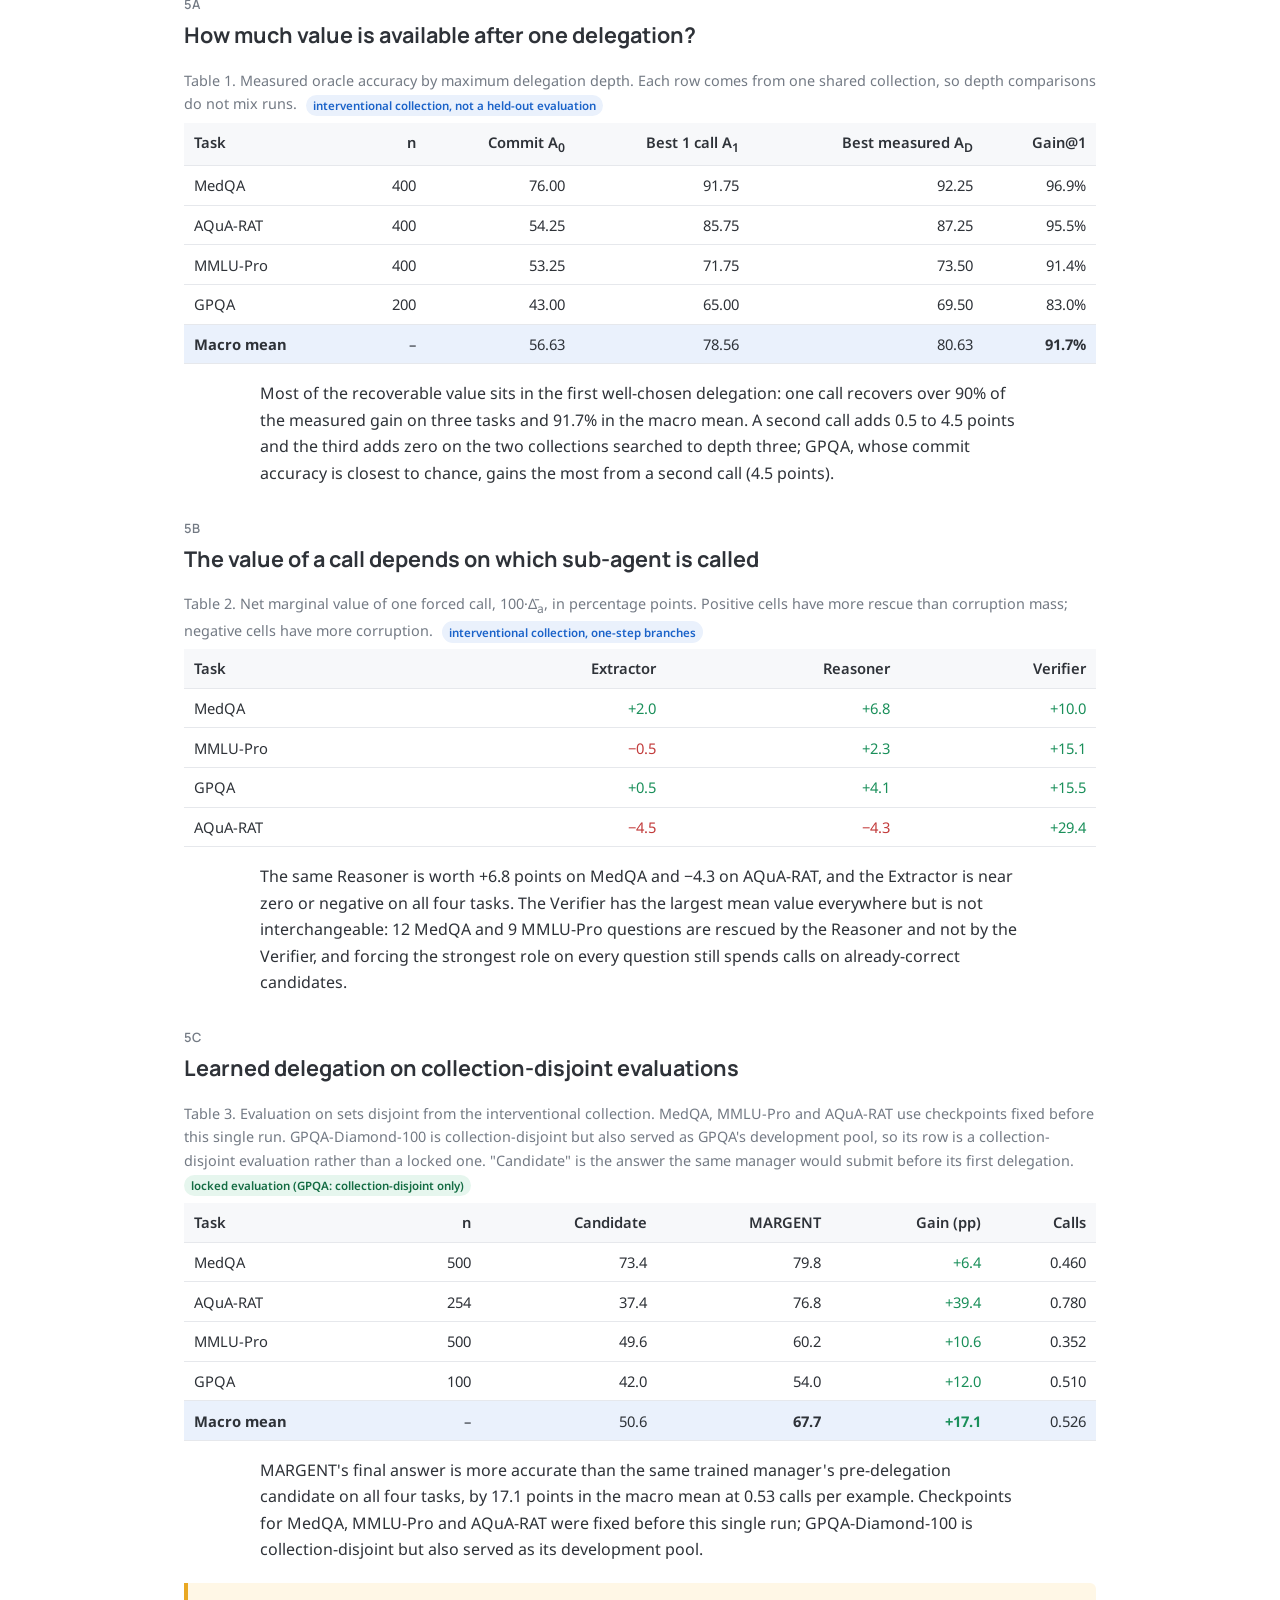
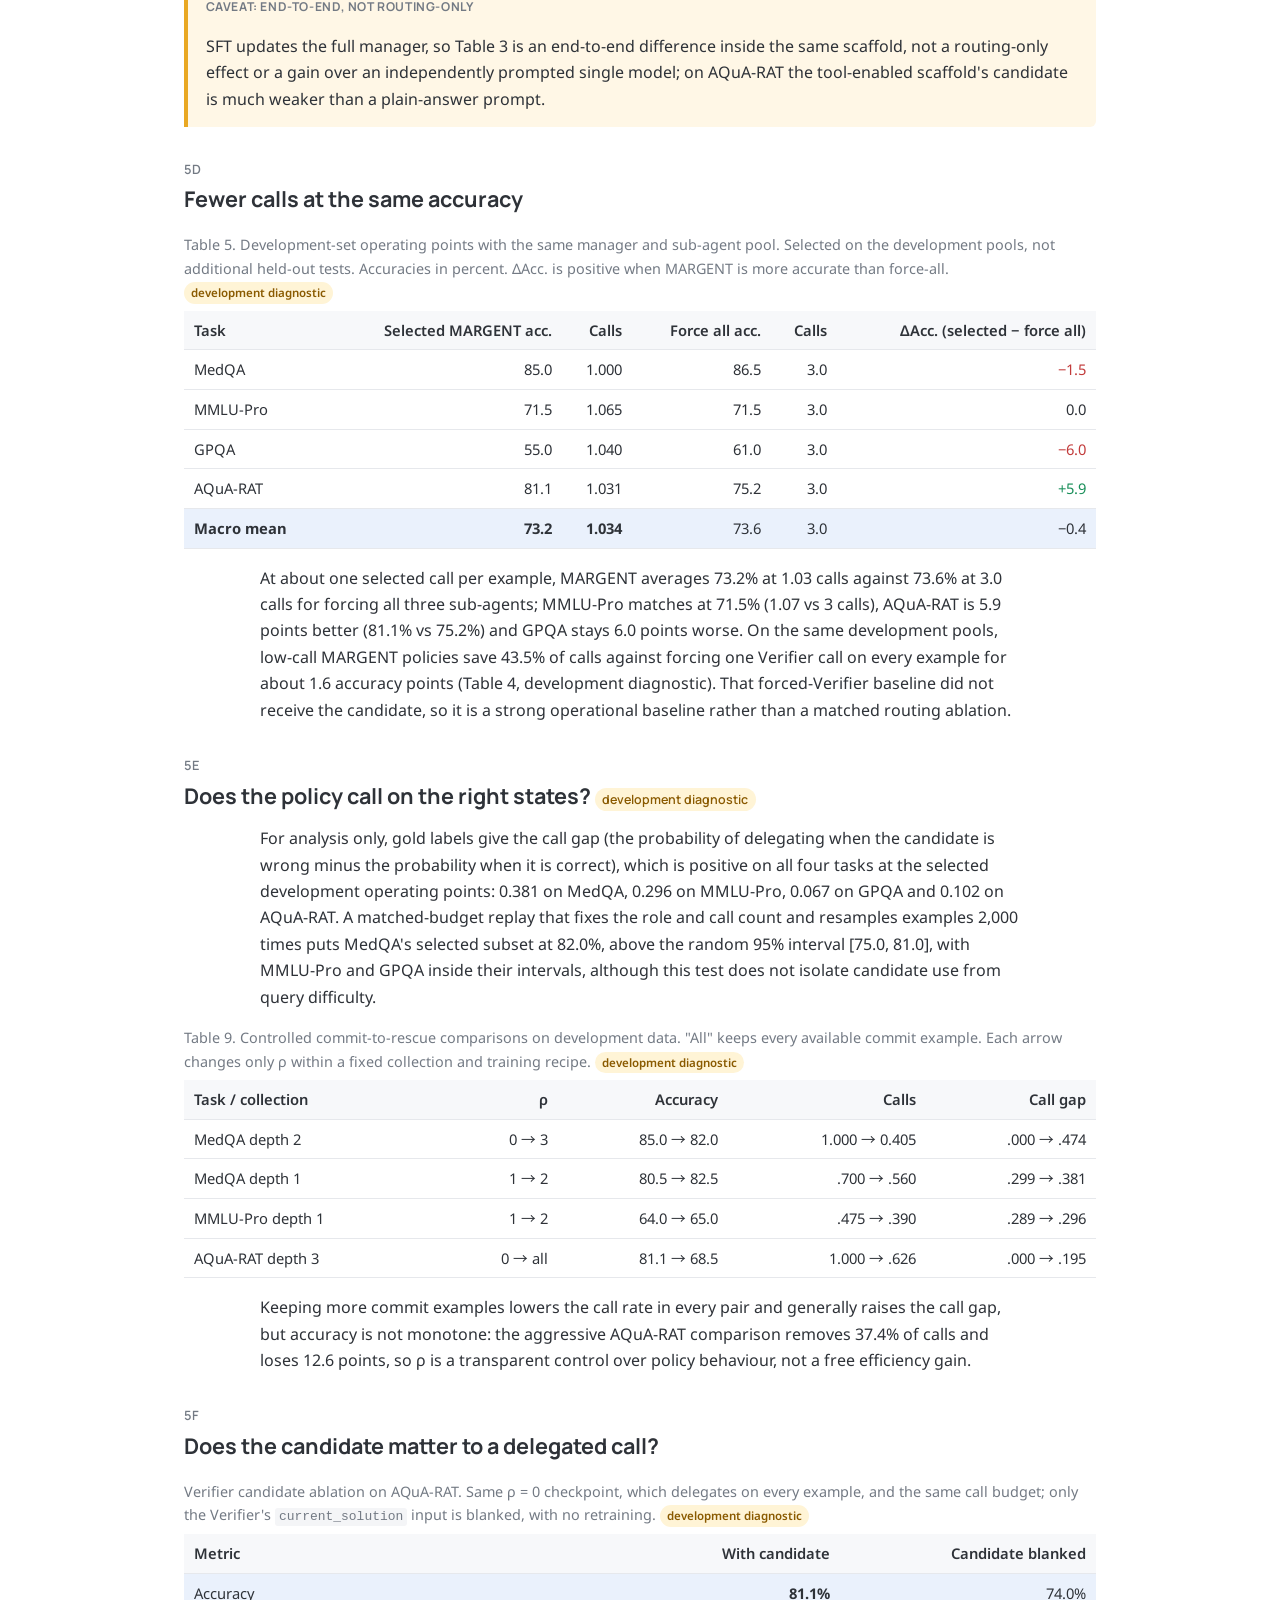
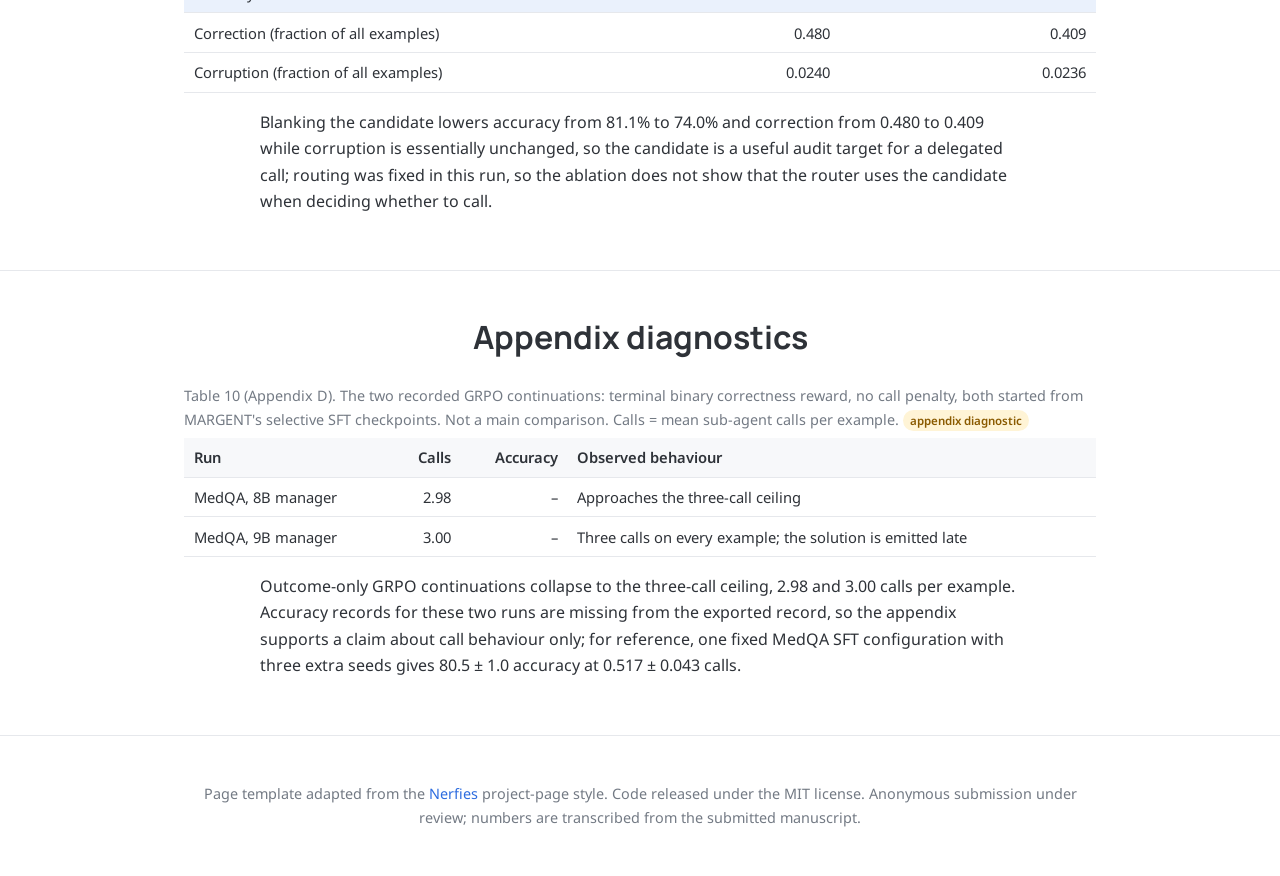
==== commit fc4f497d: "Condense the project page to the key results Co-Authored-By: Claude Fable 5.1 <noreply@anthropic.com" ====
--- a/index.html
+++ b/index.html
@@ -81,9 +81,8 @@
   <div class="container">
     <h2>Overview</h2>
     <div class="prose">
-      <p class="lead">Agentic systems add sub-agents to improve answers. Each extra call costs computation and opens a new failure path: it can leave the answer unchanged or turn a correct answer into a wrong one. Existing selective methods decide from query features, team structure or model confidence. None of these compares committing against delegating from the same reasoning state. The paper asks a simple question: when is additional intelligence worth it?</p>
-      <p>MARGENT studies this in a concrete setting. A trainable manager writes the candidate solution it would submit now. It then commits or delegates to one of three frozen sub-agents (Extractor, Reasoner, Verifier), revises the candidate from the returned signal, and decides again. During data collection, MARGENT branches from the same manager-generated state into immediate commitment and every available delegation. It scores the terminal branches with the gold answer and reads off the marginal value of each call: rescue, no change, or corruption. It then distills the shortest successful branch into supervised trajectories and fine-tunes only the manager.</p>
-      <p>Across four reasoning benchmarks, the best single delegation recovers 91.7% of the accuracy gain available under the measured oracle. On four collection-disjoint evaluation sets (sets that share no examples with the interventional collections), the learned manager's final answer beats its own pre-delegation candidate by 17.1 points at 0.53 sub-agent calls per example. On development diagnostics (results on the pools used to select operating points), roughly one selected call matches forcing all three sub-agents on MMLU-Pro (71.5%) and beats it on AQuA-RAT (81.1% vs 75.2%).</p>
+      <p class="lead">Agentic systems add sub-agents to improve answers. Each extra call costs computation and can leave the answer unchanged or turn a correct answer into a wrong one. Existing selective methods decide from query features, team structure or model confidence; none compares committing against delegating from the same reasoning state. The paper asks when additional intelligence is worth it.</p>
+      <p>MARGENT uses a trainable manager that writes the candidate it would submit now, then commits or delegates to one of three frozen sub-agents (Extractor, Reasoner, Verifier), revises the candidate from the returned signal and decides again. During collection it branches from the same manager-generated state into immediate commitment and every available delegation, scores the terminal branches with the gold answer, and reads off the marginal value of each call: rescue, no change or corruption. It then distills the shortest successful branch into supervised trajectories and fine-tunes only the manager.</p>
     </div>
     <div class="cards">
       <div class="card"><div class="kpi">91.7%</div><div class="kpi-label">Gain@1, macro mean (Table 1)</div><p>Share of the measured oracle gain that the best single call recovers.</p></div>
@@ -94,7 +93,7 @@
     <div class="box">
       <figure>
         <img src="static/images/margent_overview.png" alt="Overview of MARGENT in two halves. Left: from one shared manager-generated state the collector forces commitment and every available delegation, scores each branch, and distills a shortest successful trajectory into manager SFT data. Right: at inference the learned manager commits or delegates to an unused frozen sub-agent, updates its candidate from the returned structured signal, and decides again." width="1800" height="1012">
-        <figcaption><b>Figure 1.</b> Overview of MARGENT. Left: from one shared manager-generated state, the collector evaluates commitment and every available delegation, then distills a shortest measured successful trajectory into manager SFT data. Right: the inference loop. The trained manager either commits or calls one sub-agent it has not used yet, folds the returned structured signal into a revised candidate, and faces the same choice again.</figcaption>
+        <figcaption><b>Figure 1.</b> Overview of MARGENT: on the left, the collector evaluates commitment and every available delegation from one shared manager-generated state and distills a shortest successful trajectory into manager SFT data; on the right, the learned manager commits or delegates to an unused frozen sub-agent, updates its candidate from the structured signal, and decides again.</figcaption>
       </figure>
     </div>
   </div>
@@ -105,9 +104,8 @@
   <div class="container">
     <h2>The delegate-or-commit interface</h2>
     <div class="prose">
-      <p>For a question <i>x</i>, the state at turn <i>t</i> is <i>s<sub>t</sub></i> = (<i>x</i>, <i>h<sub>t</sub></i>, <i>ŷ<sub>t</sub></i>, <i>U<sub>t</sub></i>): the question, the interaction history, the manager's current candidate solution, and the set of sub-agents already used. The manager policy <i>π<sub>θ</sub></i> picks one action from</p>
+      <p>For a question <i>x</i>, the state at turn <i>t</i> is <i>s<sub>t</sub></i> = (<i>x</i>, <i>h<sub>t</sub></i>, <i>ŷ<sub>t</sub></i>, <i>U<sub>t</sub></i>): the question, the interaction history, the manager's current candidate solution and the set of sub-agents already used. The manager picks one action from Eq. 1; a commit submits <i>ŷ<sub>t</sub></i> and ends the trajectory, while a delegation appends the chosen sub-agent's output to the history, after which the manager revises its candidate and chooses again.</p>
       <div class="eq"><span class="eqno">(1)</span>u<sub>t</sub> ∈ U(s<sub>t</sub>) = {commit} ∪ {delegate(a) : a ∈ A \ U<sub>t</sub>}</div>
-      <p>A commit ends the trajectory and submits <i>ŷ<sub>t</sub></i>. A delegation appends the chosen sub-agent's output to the history; the manager then revises its candidate and chooses again. The interface allows any finite pool. The experiments use three sub-agents.</p>
     </div>
     <div class="table-wrap">
       <table>
@@ -124,11 +122,8 @@
       <h4>Invariants</h4>
       <ul>
         <li>Sub-agents are frozen. Only the manager is trained.</li>
-        <li>Sub-agents emit structured signals, never a choice label or final answer.</li>
-        <li>Each sub-agent can be called at most once, so a trajectory has at most three delegations.</li>
-        <li>The manager owns both candidate revision and the final commitment.</li>
-        <li>The Verifier receives the candidate as input, so its cache key includes the candidate it audits. Cache keys for every sub-agent cover the complete input.</li>
-        <li>Teacher-synthesized sub-agent training data pass schema validation and explicit answer-leakage checks.</li>
+        <li>Sub-agents emit structured signals, never a choice label or final answer; the Verifier additionally receives the manager's current candidate as input.</li>
+        <li>Each sub-agent can be called at most once, so a trajectory has at most three delegations, and the manager owns both candidate revision and the final commitment.</li>
       </ul>
     </div>
   </div>
@@ -139,24 +134,15 @@
   <div class="container">
     <h2>MARGENT</h2>
     <div class="prose">
-      <p>MARGENT has two stages. First it measures, from one manager-generated state, whether each delegation changes the correctness of the current candidate. Second it turns the shortest measured successful trajectory into supervision for a delegate-or-commit policy. Measuring whether more intelligence helps is kept separate from learning when to use it.</p>
       <h3>(a) Interventional marginal-value measurement</h3>
-      <p>Let <i>C</i>(<i>s<sub>t</sub></i>, commit) ∈ {0, 1} say whether committing the current candidate is correct. A one-step probe forces the manager to delegate to sub-agent <i>a</i>, shows it the response, and then forces a revise-and-commit without further delegation. The marginal value of that call is</p>
       <div class="eq"><span class="eqno">(2)</span>Δ(s<sub>t</sub>, a) = C(s<sub>t</sub>, delegate(a)) − C(s<sub>t</sub>, commit) ∈ {−1, 0, +1}</div>
-      <p>+1 is a rescue, 0 means no change in correctness, and −1 is a corruption. The value belongs to a state and a sub-agent together, not to the query or the sub-agent alone. It measures the whole delegation operation under the fixed revision protocol (call, revise, commit) and is not an intrinsic capability score for the sub-agent.</p>
-      <p>Collection works as follows.</p>
-      <ol>
-        <li>A temperature-zero manager produces the root candidate without delegation.</li>
-        <li>From that shared root, the collector forces direct commitment and delegation to each sub-agent.</li>
-        <li>Search is breadth-first over ordered sequences of distinct sub-agents up to a maximum depth <i>D</i> ≤ 3.</li>
-        <li>For a wrong root, every sequence at the current depth is evaluated and search stops after the first depth that contains a success, so all equally short successes are kept. If nothing succeeds, search continues to depth <i>D</i>.</li>
-        <li>For a correct root, only one-step delegations are evaluated; those branches are kept for corruption analysis.</li>
-        <li>With three non-repeating sub-agents, the full ordered space has 16 sequences including direct commitment. The stopping rule does not require all 16 to be evaluated for every question; it evaluates only the layers needed to find the shortest successful depth.</li>
-        <li>The gold answer only scores terminal branches and is never shown to the manager or the sub-agents.</li>
-      </ol>
-      <p>Because root states come from the manager and descendant states come from forced interventions, the alternatives are compared from the same state, including actions the current policy would not choose on its own. This avoids estimating a sub-agent's value only on the examples the policy already delegates. Note that Eq. 2 is a one-step quantity: a first action with Δ = 0 under immediate commitment can still start a successful two-step continuation. Such an action is selected by the sequence rule below, not by its one-step Δ.</p>
+      <p><i>C</i>(<i>s<sub>t</sub></i>, commit) says whether committing the current candidate is correct, and <i>C</i>(<i>s<sub>t</sub></i>, delegate(<i>a</i>)) is the correctness of a branch that forces one delegation to <i>a</i>, lets the manager revise, and then commits without further delegation. +1 is a rescue, 0 means no change and −1 is a corruption; the value measures the whole call-revise-commit operation under the fixed revision protocol, not the intrinsic capability of the sub-agent.</p>
+      <ul>
+        <li>A temperature-zero manager produces the root candidate without delegation; from that shared root the collector forces direct commitment and delegation to every sub-agent.</li>
+        <li>Search is breadth-first over ordered sequences of distinct sub-agents to a maximum depth <i>D</i> ≤ 3; for a wrong root it stops after the first depth that contains a success and keeps all equally short successes.</li>
+        <li>For a correct root only one-step delegations are evaluated, kept for corruption analysis; the gold answer scores terminal branches only and is never shown to the manager or the sub-agents.</li>
+      </ul>
       <h3>(b) Marginal-value distillation</h3>
-      <p>For each collected root state, let Σ(<i>s</i>) hold the evaluated sequences, including the empty sequence ε (commit now), and let <i>c<sub>σ</sub></i> ∈ {0, 1} be the final correctness of sequence σ. Equation 3 defines the set of shortest successful sequences Σ*(<i>s</i>). If the root is already correct, Σ*(<i>s</i>) = {ε}. If the root is wrong and at least one sequence succeeds, Σ*(<i>s</i>) is the set of all shortest successful sequences. Otherwise it is empty. Equation 4 then samples one trajectory uniformly from Σ*(<i>s</i>) with a fixed example-specific seed.</p>
     </div>
     <div class="table-wrap">
       <table class="example">
@@ -164,17 +150,17 @@
         <thead><tr><th>Root candidate</th><th>Measured branches</th><th>Supervision target</th></tr></thead>
         <tbody>
           <tr><td>Correct</td><td>One-step branches only, kept for corruption analysis</td><td>Commit immediately (ε)</td></tr>
-          <tr><td>Wrong, rescued at depth 1</td><td>Search stops after depth 1; all one-call successes are kept</td><td>One call, then commit; one of the equally short successes, sampled with the example seed</td></tr>
-          <tr><td>Wrong, no success to depth <i>D</i></td><td>Neither a working delegation target nor a correct final answer was observed</td><td>No label. The state is dropped rather than taught to commit</td></tr>
-        </tbody>
-      </table>
-    </div>
-    <div class="prose">
-      <p>Each selected trajectory yields a supervised decision at every visited state plus a final commit target. To keep directly correct examples from dominating the training set, commit trajectories are capped at ρ times the number of rescue trajectories. ρ is a data-construction hyperparameter and is swept in the experiments. SFT updates the full manager, not only a routing decision, so training can change which action is chosen and how the candidate is revised after a call. Any gain from candidate to final answer is therefore an end-to-end effect, not a pure routing effect. Collection happens once, before SFT; branches are not regenerated with the updated manager.</p>
+          <tr><td>Wrong, first success at depth <i>d</i></td><td>Search stops at depth <i>d</i>; all successes at that depth are kept</td><td>One of the shortest successes, sampled with a fixed example seed: <i>d</i> calls, then commit</td></tr>
+          <tr><td>Wrong, no success to depth <i>D</i></td><td>Every layer evaluated, none succeeds</td><td>No label (Σ* = ∅): the state teaches neither commit nor delegate</td></tr>
+        </tbody>
+      </table>
+    </div>
+    <div class="prose">
+      <p>Commit trajectories are capped at ρ times the number of rescue trajectories, where ρ is a data-construction hyperparameter, and SFT updates the full manager, so candidate-to-final gains are end-to-end effects rather than routing-only effects.</p>
     </div>
     <div class="callout">
       <span class="label">Why not a per-call penalty</span>
-      <p>The rule imposes a lexicographic preference over measured successful trajectories: correctness first, then fewer delegations. A scalarized call penalty needs a numeric exchange rate between accuracy and calls, and that rate is task-dependent. The trajectory target needs none. ρ still controls how much direct-commit supervision is retained.</p>
+      <p>The rule imposes a lexicographic preference over measured successful trajectories: correctness first, then fewer delegations. A scalarized per-call penalty needs a task-dependent exchange rate between accuracy and calls; the trajectory target needs none, and ρ still controls how much direct-commit supervision is kept.</p>
     </div>
   </div>
 </section>
@@ -188,23 +174,17 @@
         <caption>Setup as reported in Section 4.1 and Appendix A of the paper.</caption>
         <thead><tr><th>Item</th><th>Value</th></tr></thead>
         <tbody>
-          <tr><td>Benchmarks</td><td>MedQA, MMLU-Pro, GPQA, AQuA-RAT (multiple-choice; medical, broad knowledge, scientific, mathematical)</td></tr>
+          <tr><td>Benchmarks</td><td>MedQA (medical), MMLU-Pro (broad knowledge), GPQA (scientific), AQuA-RAT (mathematical); all multiple-choice</td></tr>
           <tr><td>Interventional collections</td><td>400 root states per task; GPQA 200</td></tr>
-          <tr><td>Development pools</td><td>MedQA 200, MMLU-Pro 200, AQuA-RAT 254, GPQA 100</td></tr>
-          <tr><td>Locked evaluations</td><td>One run each after fixing depth, ρ and checkpoint: MedQA n = 500, MMLU-Pro n = 500, AQuA-RAT n = 254. GPQA-Diamond-100 is disjoint from the 446-example GPQA collection pool and also serves as GPQA's development pool; the GPQA interventional collection itself has 200 root states (Table 1)</td></tr>
-          <tr><td>Manager</td><td>Qwen3.5-9B</td></tr>
-          <tr><td>Sub-agents</td><td>Three frozen role-specific LoRA sub-agents on the same model family</td></tr>
+          <tr><td>Development pools and locked evaluations</td><td>Development pools: MedQA 200, MMLU-Pro 200, AQuA-RAT 254, GPQA 100. Locked evaluations, one run each after fixing depth, ρ and checkpoint: MedQA 500, MMLU-Pro 500, AQuA-RAT 254. GPQA-Diamond-100 is disjoint from the GPQA collection but also serves as its development pool</td></tr>
+          <tr><td>Manager and sub-agents</td><td>Qwen3.5-9B manager, the only trained component; three frozen role-specific LoRA sub-agents on the same model family</td></tr>
           <tr><td>Decoding</td><td>Greedy for interventional probes and sub-agent calls</td></tr>
           <tr><td>Search depth</td><td>3 for MedQA and AQuA-RAT; 2 for the primary MMLU-Pro and GPQA collections</td></tr>
-          <tr><td>ρ sweep</td><td>{0, 0.5, 1, 2, 3} over the recorded values. ρ = 0 keeps only rescue states; those policies delegate on nearly every question</td></tr>
-          <tr><td>Locked checkpoints</td><td>MedQA <code>sft_3.0_s1</code> (the seed closest to the mean of the replicated configuration, not the best seed), AQuA-RAT <code>sft_1.0</code>, MMLU-Pro <code>sft_2.0</code>, GPQA <code>sft_2.0</code></td></tr>
+          <tr><td>ρ sweep</td><td>{0, 0.5, 1, 2, 3}. ρ = 0 keeps only rescue states and those policies delegate on nearly every question; larger ρ keeps more states in which committing was already correct</td></tr>
           <tr><td>Comparisons</td><td>(i) the policy's own candidate before any delegation; (ii) one forced Verifier call; (iii) all three sub-agents forced in the recorded scaffold order; (iv) the measured oracle, best evaluated sequence per example</td></tr>
-          <tr><td>Metrics</td><td>Exact-match accuracy; mean sub-agent calls per example; rescue/correction and corruption probabilities from paired outcomes</td></tr>
-        </tbody>
-      </table>
-    </div>
-    <div class="prose">
-      <p class="small">The exported experiment record holds no optimizer, hardware, token or latency metadata. Resource claims on this page are therefore stated only in sub-agent calls.</p>
+          <tr><td>Metrics</td><td>Exact-match multiple-choice accuracy; mean sub-agent calls per example; rescue/correction and corruption probabilities from paired outcomes</td></tr>
+        </tbody>
+      </table>
     </div>
   </div>
 </section>
@@ -213,12 +193,8 @@
 <section class="section" id="results">
   <div class="container">
     <h2>Results</h2>
-    <div class="prose">
-      <p>Two kinds of evaluation appear below. A development pool is the per-task set (MedQA 200, MMLU-Pro 200, AQuA-RAT 254, GPQA 100) on which operating points were selected; results on it are development diagnostics. A locked evaluation is one run on a separate set after depth, ρ and checkpoint were fixed. Tables 1 and 2 are measured on the interventional collections. Table 3 is the collection-disjoint evaluation; its MedQA, MMLU-Pro and AQuA-RAT rows are locked runs, while the GPQA row is collection-disjoint but also served as GPQA's development pool. Tables 4, 5, 7, 8 and 9 are development diagnostics and are labelled as such. All values are transcribed in <a href="static/data/paper_tables.json">paper_tables.json</a>.</p>
-
-      <h3><span class="rq">5a</span>How much value is available after one delegation?</h3>
-      <p>Most of the recoverable value is concentrated in the first delegation, provided it is chosen well. A single call captures over 90% of the measured gain on three tasks and 91.7% in the macro mean. A second call adds between 0.5 and 4.5 points. The third call adds exactly zero on the two collections searched to depth three. So on three tasks the first call is effectively the whole budget. GPQA is the exception: its second call adds 4.5 points, and its commit accuracy is the closest to chance, so a second opinion still has more to add there. Choosing the first call well is therefore the dominant decision in this pool.</p>
-    </div>
+
+    <h3><span class="rq">5a</span>How much value is available after one delegation?</h3>
     <div class="table-wrap">
       <table>
         <caption>Table 1. Measured oracle accuracy by maximum delegation depth. Each row comes from one shared collection, so depth comparisons do not mix runs. <span class="tag">interventional collection, not a held-out evaluation</span></caption>
@@ -233,11 +209,10 @@
       </table>
     </div>
     <div class="prose">
-      <p class="small">The oracle rows use the deepest primary collection per task (depth 3 for MedQA and AQuA-RAT, depth 2 for MMLU-Pro and GPQA). "Best measured" is an upper bound within the enumerated sequences, not over arbitrary prompts or models. No measured sequence rescues 31/400 MedQA, 51/400 AQuA-RAT, 106/400 MMLU-Pro and 61/200 GPQA roots; these roots produce no routing label.</p>
-
-      <h3><span class="rq">5b</span>The value of a call depends on which sub-agent is called</h3>
-      <p>The Verifier has the largest mean value on all four tasks, but the value of a call varies widely with role and task. The paper measures this with the mean one-step marginal value 100·Δ̄<sub>a</sub> from the forced one-step branches, which separates sub-agent choice from generic extra computation (the oracle picks a sub-agent after seeing branch outcomes). The same Reasoner is worth +6.8 points on MedQA and −4.3 on AQuA-RAT. The Extractor is near zero or negative everywhere. The Verifier is still not interchangeable with the other roles: 12 MedQA and 9 MMLU-Pro questions are rescued by the Reasoner and not by the Verifier, and forcing the strongest role on every question still spends calls on already-correct candidates.</p>
-    </div>
+      <p>Most of the recoverable value sits in the first well-chosen delegation: one call recovers over 90% of the measured gain on three tasks and 91.7% in the macro mean. A second call adds 0.5 to 4.5 points and the third adds zero on the two collections searched to depth three; GPQA, whose commit accuracy is closest to chance, gains the most from a second call (4.5 points).</p>
+    </div>
+
+    <h3><span class="rq">5b</span>The value of a call depends on which sub-agent is called</h3>
     <div class="table-wrap">
       <table>
         <caption>Table 2. Net marginal value of one forced call, 100·Δ̄<sub>a</sub>, in percentage points. Positive cells have more rescue than corruption mass; negative cells have more corruption. <span class="tag">interventional collection, one-step branches</span></caption>
@@ -251,11 +226,10 @@
       </table>
     </div>
     <div class="prose">
-      <p>These averages show why task-level routing is not enough. "Always call the Verifier" is a good rule at the task level. It has no way to say "stop here" for a given state, and it misses the minority of candidates that only another role repairs. At the MMLU-Pro and GPQA operating points the paper calls shallow, the trained policy never picks the Extractor, whose value is near zero. The distilled labels thus recover part of the role ordering, and the policy sees no gold labels at inference time.</p>
-
-      <h3><span class="rq">5c</span>Learned delegation on collection-disjoint evaluations</h3>
-      <p>Table 3 compares two outputs of the same trained manager on each evaluation set: the candidate it would submit before any delegation, and MARGENT's final answer. The final answer is more accurate on all four tasks. The macro gain is 17.1 points at 0.53 calls per example. Checkpoints for MedQA, MMLU-Pro and AQuA-RAT were fixed before this single evaluation; GPQA-Diamond-100 is collection-disjoint but also served as its development (diagnostic) pool.</p>
-    </div>
+      <p>The same Reasoner is worth +6.8 points on MedQA and −4.3 on AQuA-RAT, and the Extractor is near zero or negative on all four tasks. The Verifier has the largest mean value everywhere but is not interchangeable: 12 MedQA and 9 MMLU-Pro questions are rescued by the Reasoner and not by the Verifier, and forcing the strongest role on every question still spends calls on already-correct candidates.</p>
+    </div>
+
+    <h3><span class="rq">5c</span>Learned delegation on collection-disjoint evaluations</h3>
     <div class="table-wrap">
       <table>
         <caption>Table 3. Evaluation on sets disjoint from the interventional collection. MedQA, MMLU-Pro and AQuA-RAT use checkpoints fixed before this single run. GPQA-Diamond-100 is collection-disjoint but also served as GPQA's development pool, so its row is a collection-disjoint evaluation rather than a locked one. "Candidate" is the answer the same manager would submit before its first delegation. <span class="status ok">locked evaluation (GPQA: collection-disjoint only)</span></caption>
@@ -269,33 +243,15 @@
         </tbody>
       </table>
     </div>
+    <div class="prose">
+      <p>MARGENT's final answer is more accurate than the same trained manager's pre-delegation candidate on all four tasks, by 17.1 points in the macro mean at 0.53 calls per example. Checkpoints for MedQA, MMLU-Pro and AQuA-RAT were fixed before this single run; GPQA-Diamond-100 is collection-disjoint but also served as its development pool.</p>
+    </div>
     <div class="callout warn">
       <span class="label">Caveat: end-to-end, not routing-only</span>
-      <p>SFT updates the full manager, so Table 3 is an end-to-end difference inside the same scaffold, not a routing-only causal effect. The gain column is not a comparison against a separately prompted single model. The distinction matters most on AQuA-RAT: the candidate produced inside the tool-enabled scaffold is much weaker than what a plain-answer prompt would give.</p>
-    </div>
-    <div class="prose">
-      <h3><span class="rq">5d</span>Fewer calls at the same accuracy</h3>
-      <p>The paper reports MARGENT at four named sets of development operating points: low-call (Table 4), selected (Table 5), high-call (Table 8) and representative (Table 7). They are not all the same checkpoints; for example the GPQA high-call point (1.110 calls, Table 8) differs from the GPQA selected point (1.040 calls, Table 5). The paper does not list which checkpoint each set uses.</p>
-      <p>Against the strongest single role, MARGENT saves 43.5% of calls for about 1.6 accuracy points (Table 4). Because Table 2 names the Verifier the strongest average role, always calling it is a more informative baseline than no calls or all calls. On the four development pools, low-call MARGENT policies use 0.565 calls per example against the always-Verifier baseline's 1.00 and score 69.3% against its 70.8%. The paper gives the average accuracy cost as 1.6 points; the rounded macro row shows 69.3 vs 70.8.</p>
-      <p>At about one selected call, MARGENT matches forcing all three sub-agents (Table 5). The selected operating points average 73.2% at 1.03 calls; force-all averages 73.6% at 3.0 calls. That is a threefold cut in calls for a 0.4-point difference. The difference is concentrated on GPQA, where force-all stays 6.0 points better; on MedQA the gap is 1.5 points. MMLU-Pro is the cleanest case: 1.07 selected calls match three forced calls at 71.5%. AQuA-RAT shows that more calls can hurt: 1.03 selected calls reach 81.1%, force-all 75.2%.</p>
-    </div>
-    <div class="table-wrap">
-      <table>
-        <caption>Table 4. Low-call MARGENT policies vs forcing one Verifier call on every example. MedQA reports the mean over three additional seeds (80.5 ± 1.0 accuracy, 0.517 ± 0.043 calls); the other rows are single runs. Calls saved = 1 − MARGENT calls / 1.0. <span class="status weak">development diagnostic</span></caption>
-        <thead><tr><th>Task</th><th class="num">MARGENT acc.</th><th class="num">MARGENT calls</th><th class="num">Always Verifier acc.</th><th class="num">Always Verifier calls</th><th class="num">Calls saved vs always Verifier (%)</th></tr></thead>
-        <tbody>
-          <tr><td>MedQA</td><td class="num">80.5</td><td class="num">0.517</td><td class="num">84.5</td><td class="num">1.0</td><td class="num">48.3</td></tr>
-          <tr><td>MMLU-Pro</td><td class="num">64.5</td><td class="num">0.340</td><td class="num">67.0</td><td class="num">1.0</td><td class="num">66.0</td></tr>
-          <tr><td>GPQA</td><td class="num">54.0</td><td class="num">0.510</td><td class="num">55.0</td><td class="num">1.0</td><td class="num">49.0</td></tr>
-          <tr><td>AQuA-RAT</td><td class="num">78.0</td><td class="num">0.894</td><td class="num">76.8</td><td class="num">1.0</td><td class="num">10.6</td></tr>
-          <tr class="hl"><td><b>Macro mean</b></td><td class="num">69.3</td><td class="num"><b>0.565</b></td><td class="num">70.8</td><td class="num">1.0</td><td class="num"><b>43.5</b></td></tr>
-        </tbody>
-      </table>
-    </div>
-    <div class="callout warn">
-      <span class="label">Caveat: the forced-Verifier baseline is not candidate-matched</span>
-      <p>In the recorded always-Verifier runs, the Verifier did not receive the same pre-call candidate that the learned policy passes. Table 4 therefore compares against a strong operational baseline, not a routing ablation with matched inputs. The MedQA row is the three-seed mean (see the Table 4 caption), not the single 82.0%@0.405 run of Table 9.</p>
-    </div>
+      <p>SFT updates the full manager, so Table 3 is an end-to-end difference inside the same scaffold, not a routing-only effect or a gain over an independently prompted single model; on AQuA-RAT the tool-enabled scaffold's candidate is much weaker than a plain-answer prompt.</p>
+    </div>
+
+    <h3><span class="rq">5d</span>Fewer calls at the same accuracy</h3>
     <div class="table-wrap">
       <table>
         <caption>Table 5. Development-set operating points with the same manager and sub-agent pool. Selected on the development pools, not additional held-out tests. Accuracies in percent. ΔAcc. is positive when MARGENT is more accurate than force-all. <span class="status weak">development diagnostic</span></caption>
@@ -310,54 +266,12 @@
       </table>
     </div>
     <div class="prose">
-      <h4>Rescue and corruption under the learned policy</h4>
-      <p>Accuracy hides two opposing effects of delegation. Table 8 splits each high-call operating point into two shares of all examples: candidates that were wrong and end correct (correction, the paper's word for a rescue produced by the learned policy), and candidates that were correct and end wrong (corruption). Net value is positive for every policy, but the two shares are balanced very differently across tasks. AQuA-RAT corrects 48.0% of all examples and corrupts 2.4%, a twenty-to-one ratio. GPQA corrects 19.0% and corrupts 4.0%. A high oracle therefore does not by itself justify calling every sub-agent: the oracle keeps only successful branches, while an executable policy pays for its own mistakes.</p>
-    </div>
-    <div class="table-wrap">
-      <table>
-        <caption>Table 8. Outcome decomposition at the recorded high-call MARGENT operating points. Correction and corruption are fractions of all examples (unconditional), not rates among the examples that were called. <span class="status weak">development diagnostic</span></caption>
-        <thead><tr><th>Task</th><th class="num">Calls</th><th class="num">Correction</th><th class="num">Corruption</th></tr></thead>
-        <tbody>
-          <tr><td>MedQA</td><td class="num">1.000</td><td class="num">0.210</td><td class="num">0.035</td></tr>
-          <tr><td>MMLU-Pro</td><td class="num">1.065</td><td class="num">0.250</td><td class="num">0.045</td></tr>
-          <tr><td>GPQA</td><td class="num">1.110</td><td class="num">0.190</td><td class="num">0.040</td></tr>
-          <tr><td>AQuA-RAT</td><td class="num">1.031</td><td class="num">0.480</td><td class="num">0.024</td></tr>
-        </tbody>
-      </table>
-    </div>
-    <div class="prose">
-      <h3><span class="rq">5e</span>Does the policy call on the right states?</h3>
-      <p>For analysis only, gold labels give the call gap: the probability of delegating when the candidate is wrong minus the probability when it is correct. The paper reports the gap at development operating points it calls selected. These are not necessarily the Table 5 points: Table 9 lists a MedQA point with the Table 5 values (85.0%, 1.000 calls) and a call gap of .000, while the MedQA gap reported here, 0.381, appears in Table 9 at the depth-1, ρ = 2 point (82.5%, .560 calls) <span class="todo">confirm which checkpoints the call-gap values refer to</span>. At those points the gap is positive on all four tasks: 0.381 on MedQA, 0.296 on MMLU-Pro, 0.067 on GPQA and 0.102 on AQuA-RAT. The small GPQA gap matches its weaker policy result: when candidates are hard to tell apart, the manager drifts toward indiscriminate calling. Across the representative points in Table 7, the gap is smallest on GPQA (0.017) and AQuA-RAT (0.152) and larger on MMLU-Pro (0.225) and MedQA (0.291). This is a descriptive pattern, not a causal relation: selective calling looks harder when the candidate is near chance.</p>
-    </div>
-    <div class="table-wrap">
-      <table>
-        <caption>Table 7. Selectivity at representative development operating points: candidate accuracy, its margin over random guessing (candidate accuracy minus 1/K for K choices), and the call gap. <span class="status weak">development diagnostic</span></caption>
-        <thead><tr><th>Task</th><th class="num">Choices K</th><th class="num">Candidate</th><th class="num">Margin</th><th class="num">Call gap</th></tr></thead>
-        <tbody>
-          <tr><td>MedQA</td><td class="num">4</td><td class="num">0.685</td><td class="num">0.435</td><td class="num">0.291</td></tr>
-          <tr><td>MMLU-Pro</td><td class="num">10</td><td class="num">0.560</td><td class="num">0.460</td><td class="num">0.225</td></tr>
-          <tr><td>AQuA-RAT</td><td class="num">5</td><td class="num">0.390</td><td class="num">0.190</td><td class="num">0.152</td></tr>
-          <tr><td>GPQA</td><td class="num">4</td><td class="num">0.420</td><td class="num">0.170</td><td class="num">0.017</td></tr>
-        </tbody>
-      </table>
-    </div>
-    <div class="prose">
-      <p>A positive gap by itself does not show that the policy predicts the marginal value of a specific sub-agent. The paper adds a stricter test, a matched-budget replay: hold the role and the number of calls fixed, then resample which examples get called, 2,000 times. MedQA's selected subset scores 82.0%, above the random 95% interval [75.0, 81.0]. MMLU-Pro (59.5% vs [54.0, 60.5]) and GPQA (51.0% vs [44.0, 53.0]) stay inside their intervals. The strongest better-than-random evidence is therefore on MedQA. The test does not separate candidate use from query difficulty.</p>
-    </div>
-    <div class="table-wrap">
-      <table>
-        <caption>Matched-budget replay: fixed role and call count, examples resampled 2,000 times. Accuracy of the selected subset vs the random 95% interval. The paper reports no AQuA-RAT replay. <span class="status weak">development diagnostic</span></caption>
-        <thead><tr><th>Task</th><th class="num">Selected subset</th><th class="num">Random 95% interval</th><th>Position</th></tr></thead>
-        <tbody>
-          <tr><td>MedQA</td><td class="num">82.0%</td><td class="num">[75.0, 81.0]</td><td><span class="status ok">above</span></td></tr>
-          <tr><td>MMLU-Pro</td><td class="num">59.5%</td><td class="num">[54.0, 60.5]</td><td><span class="status weak">inside</span></td></tr>
-          <tr><td>GPQA</td><td class="num">51.0%</td><td class="num">[44.0, 53.0]</td><td><span class="status weak">inside</span></td></tr>
-        </tbody>
-      </table>
-    </div>
-    <div class="prose">
-      <h3><span class="rq">5f</span>Commit examples control the call-stop trade-off</h3>
-      <p>Within each pair of Table 9 the commit-to-rescue cap ρ is the only data-construction variable that changes. Keeping more commit examples lowers the call rate in every pair. The call gap generally rises at the same time, so the remaining calls concentrate on wrong candidates. Accuracy, however, is not monotone. The aggressive AQuA-RAT comparison removes 37.4% of calls and loses 12.6 points. ρ is a transparent control over policy behaviour, not a free efficiency gain.</p>
+      <p>At about one selected call per example, MARGENT averages 73.2% at 1.03 calls against 73.6% at 3.0 calls for forcing all three sub-agents; MMLU-Pro matches at 71.5% (1.07 vs 3 calls), AQuA-RAT is 5.9 points better (81.1% vs 75.2%) and GPQA stays 6.0 points worse. On the same development pools, low-call MARGENT policies save 43.5% of calls against forcing one Verifier call on every example for about 1.6 accuracy points (Table 4, development diagnostic). That forced-Verifier baseline did not receive the candidate, so it is a strong operational baseline rather than a matched routing ablation.</p>
+    </div>
+
+    <h3><span class="rq">5e</span>Does the policy call on the right states? <span class="status weak">development diagnostic</span></h3>
+    <div class="prose">
+      <p>For analysis only, gold labels give the call gap (the probability of delegating when the candidate is wrong minus the probability when it is correct), which is positive on all four tasks at the selected development operating points: 0.381 on MedQA, 0.296 on MMLU-Pro, 0.067 on GPQA and 0.102 on AQuA-RAT. A matched-budget replay that fixes the role and call count and resamples examples 2,000 times puts MedQA's selected subset at 82.0%, above the random 95% interval [75.0, 81.0], with MMLU-Pro and GPQA inside their intervals, although this test does not isolate candidate use from query difficulty.</p>
     </div>
     <div class="table-wrap">
       <table>
@@ -372,12 +286,13 @@
       </table>
     </div>
     <div class="prose">
-      <h3><span class="rq">5g</span>Does the candidate matter to a delegated call?</h3>
-      <p>If marginal value is state-specific, then what a sub-agent is handed should change what it is worth, independent of the question. The paper tests this on AQuA-RAT with the ρ = 0 checkpoint, which delegates on every example. Blanking only the <code>current_solution</code> argument passed to the Verifier, with no retraining and no change in call budget, lowers accuracy from 81.1% to 74.0%. Correction falls from 0.480 to 0.409 while corruption is essentially unchanged. The candidate is thus a useful object for a delegated call to audit. Routing was fixed in this run, so the ablation does not by itself show that the router uses the candidate when deciding whether to call.</p>
-    </div>
-    <div class="table-wrap">
-      <table>
-        <caption>Verifier candidate ablation on AQuA-RAT. Same ρ = 0 checkpoint, same call budget; only the Verifier's <code>current_solution</code> input is blanked. <span class="status weak">development diagnostic</span></caption>
+      <p>Keeping more commit examples lowers the call rate in every pair and generally raises the call gap, but accuracy is not monotone: the aggressive AQuA-RAT comparison removes 37.4% of calls and loses 12.6 points, so ρ is a transparent control over policy behaviour, not a free efficiency gain.</p>
+    </div>
+
+    <h3><span class="rq">5f</span>Does the candidate matter to a delegated call?</h3>
+    <div class="table-wrap">
+      <table>
+        <caption>Verifier candidate ablation on AQuA-RAT. Same ρ = 0 checkpoint, which delegates on every example, and the same call budget; only the Verifier's <code>current_solution</code> input is blanked, with no retraining. <span class="status weak">development diagnostic</span></caption>
         <thead><tr><th>Metric</th><th class="num">With candidate</th><th class="num">Candidate blanked</th></tr></thead>
         <tbody>
           <tr class="hl"><td>Accuracy</td><td class="num"><b>81.1%</b></td><td class="num">74.0%</td></tr>
@@ -386,6 +301,9 @@
         </tbody>
       </table>
     </div>
+    <div class="prose">
+      <p>Blanking the candidate lowers accuracy from 81.1% to 74.0% and correction from 0.480 to 0.409 while corruption is essentially unchanged, so the candidate is a useful audit target for a delegated call; routing was fixed in this run, so the ablation does not show that the router uses the candidate when deciding whether to call.</p>
+    </div>
   </div>
 </section>
 
@@ -393,14 +311,9 @@
 <section class="section" id="diagnostics">
   <div class="container">
     <h2>Appendix diagnostics</h2>
-    <div class="prose">
-      <p>Two sets of results in the paper's appendix explain design choices. Neither is a main comparison.</p>
-      <h3>(a) Outcome-only GRPO collapses to three calls</h3>
-      <p>Appendix D records two GRPO continuations that start from selective SFT checkpoints and use a terminal binary correctness reward with no call penalty. Both converge to the three-call ceiling: 2.98 calls per example for the MedQA 8B manager and 3.00 for the 9B manager. Accuracy records for these two runs are missing from the exported record and are not imputed, so the appendix supports a claim about call behaviour, not about the accuracy cost of the collapse.</p>
-    </div>
-    <div class="table-wrap">
-      <table>
-        <caption>Table 10. The two recorded GRPO continuations. Reward: terminal binary correctness, no call penalty. Calls = mean sub-agent calls per example; accuracy was not retained in the exported record. <span class="status weak">appendix diagnostic</span></caption>
+    <div class="table-wrap">
+      <table>
+        <caption>Table 10 (Appendix D). The two recorded GRPO continuations: terminal binary correctness reward, no call penalty, both started from MARGENT's selective SFT checkpoints. Not a main comparison. Calls = mean sub-agent calls per example. <span class="status weak">appendix diagnostic</span></caption>
         <thead><tr><th>Run</th><th class="num">Calls</th><th class="num">Accuracy</th><th>Observed behaviour</th></tr></thead>
         <tbody>
           <tr><td>MedQA, 8B manager</td><td class="num">2.98</td><td class="num">–</td><td>Approaches the three-call ceiling</td></tr>
@@ -409,20 +322,7 @@
       </table>
     </div>
     <div class="prose">
-      <h3>(b) Predecessor scaling diagnostic</h3>
-      <p>Before the marginal-value experiments, the authors evaluated cold-start, generic and task-specific multi-agent training variants on three of the four final tasks. Backbones were Qwen3-4B, Qwen3-8B and Qwen3.5-9B; development sets held 100 to 200 examples per task. Table 6 lists, for each task and size, the best variant minus the base model of the same size. The macro gain drops from +20.0 at 4B to +4.8 at 9B, and on GPQA the 9B gain is exactly zero. Since each cell takes a maximum over several variants on a small sample, the table shows the tension that motivated the work. It is not a scaling law and not a main comparison. The lineage also explains the method: outcome-only GRPO and extra sub-agent SFT did not reliably improve the earlier pipeline, while manager-side cold-start SFT improved most cells. That motivated the controlled same-state collection.</p>
-    </div>
-    <div class="table-wrap">
-      <table>
-        <caption>Table 6. Predecessor pipeline: gain in percentage points of the best multi-agent variant over the base model of the same size, computed retrospectively. <span class="status weak">development diagnostic, predecessor pipeline</span></caption>
-        <thead><tr><th>Task</th><th class="num">Qwen3-4B</th><th class="num">Qwen3-8B</th><th class="num">Qwen3.5-9B</th></tr></thead>
-        <tbody>
-          <tr><td>MedQA</td><td class="num pos">+16.5</td><td class="num pos">+20.0</td><td class="num pos">+4.0</td></tr>
-          <tr><td>GPQA</td><td class="num pos">+13.0</td><td class="num pos">+6.0</td><td class="num">+0.0</td></tr>
-          <tr><td>MMLU-Pro</td><td class="num pos">+30.5</td><td class="num pos">+22.5</td><td class="num pos">+10.5</td></tr>
-          <tr class="hl"><td><b>Macro gain</b></td><td class="num pos">+20.0</td><td class="num pos">+16.2</td><td class="num pos">+4.8</td></tr>
-        </tbody>
-      </table>
+      <p>Outcome-only GRPO continuations collapse to the three-call ceiling, 2.98 and 3.00 calls per example. Accuracy records for these two runs are missing from the exported record, so the appendix supports a claim about call behaviour only; for reference, one fixed MedQA SFT configuration with three extra seeds gives 80.5 ± 1.0 accuracy at 0.517 ± 0.043 calls.</p>
     </div>
   </div>
 </section>
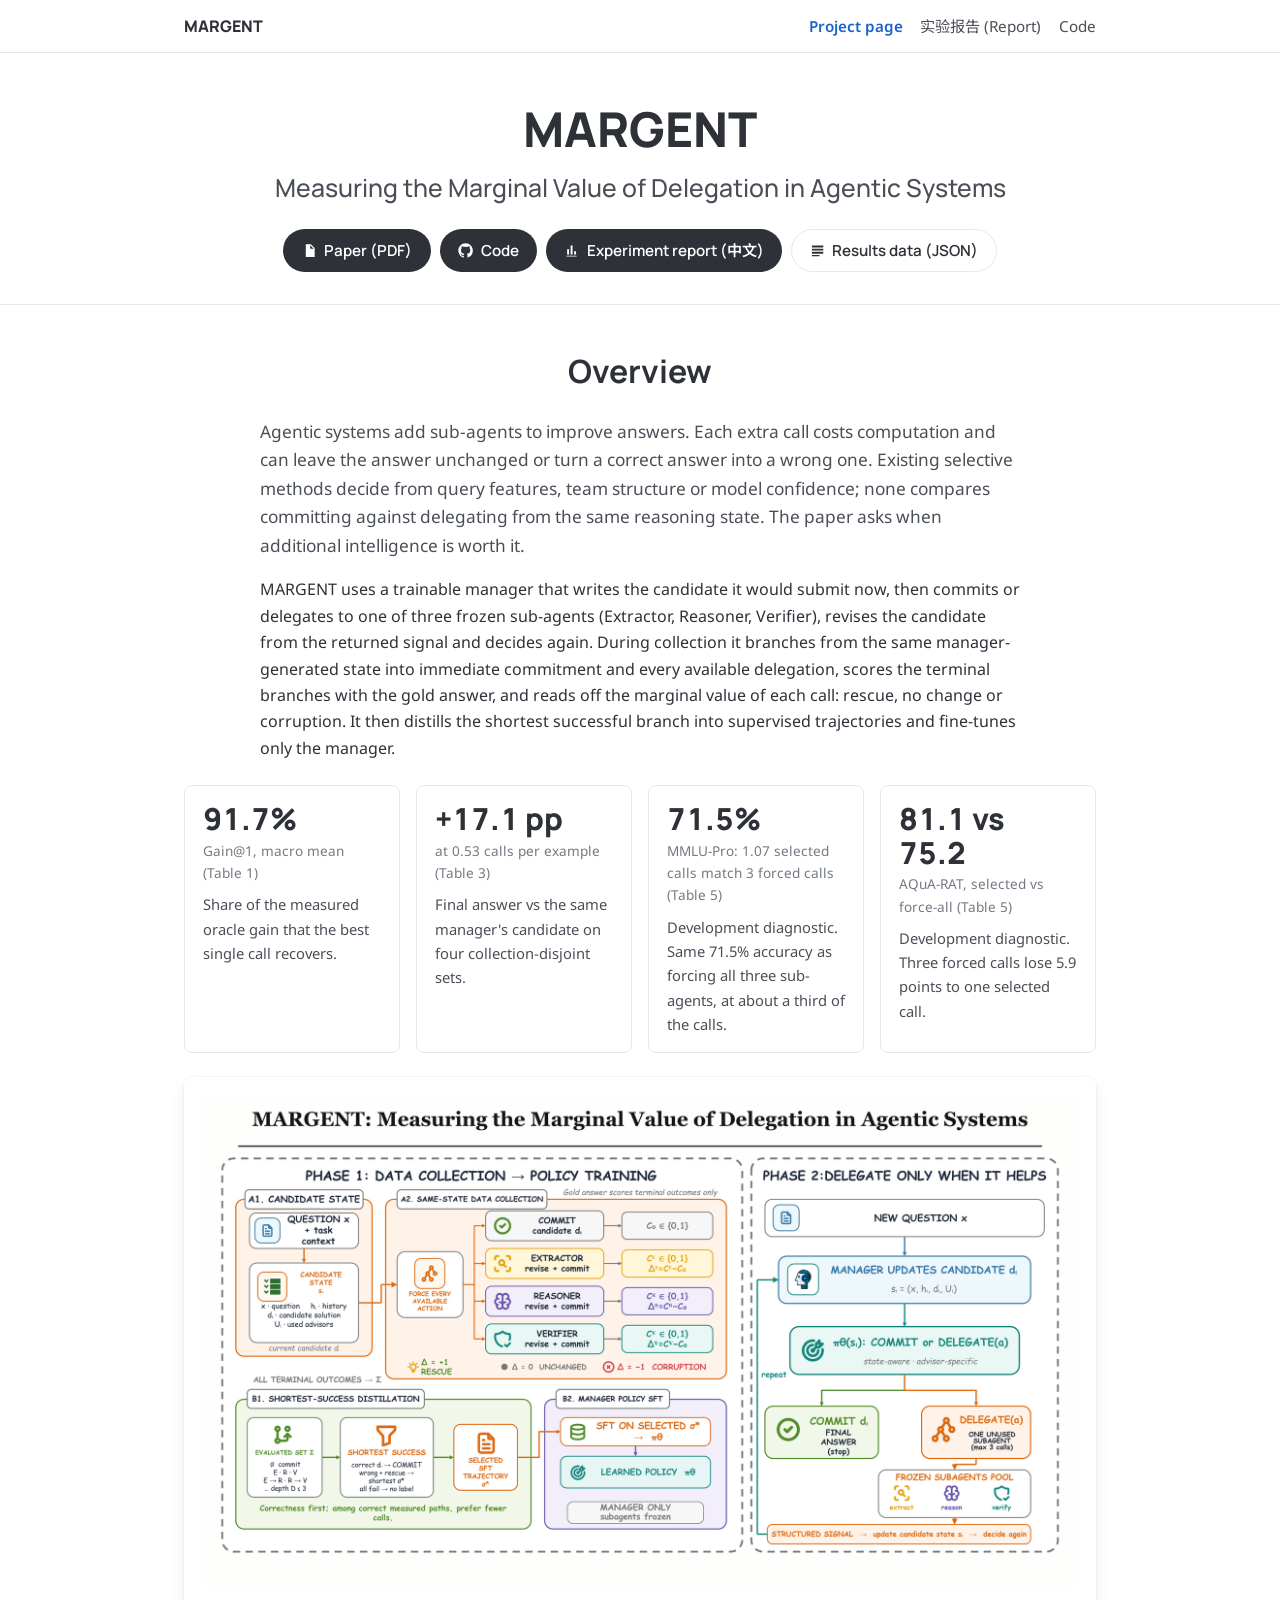
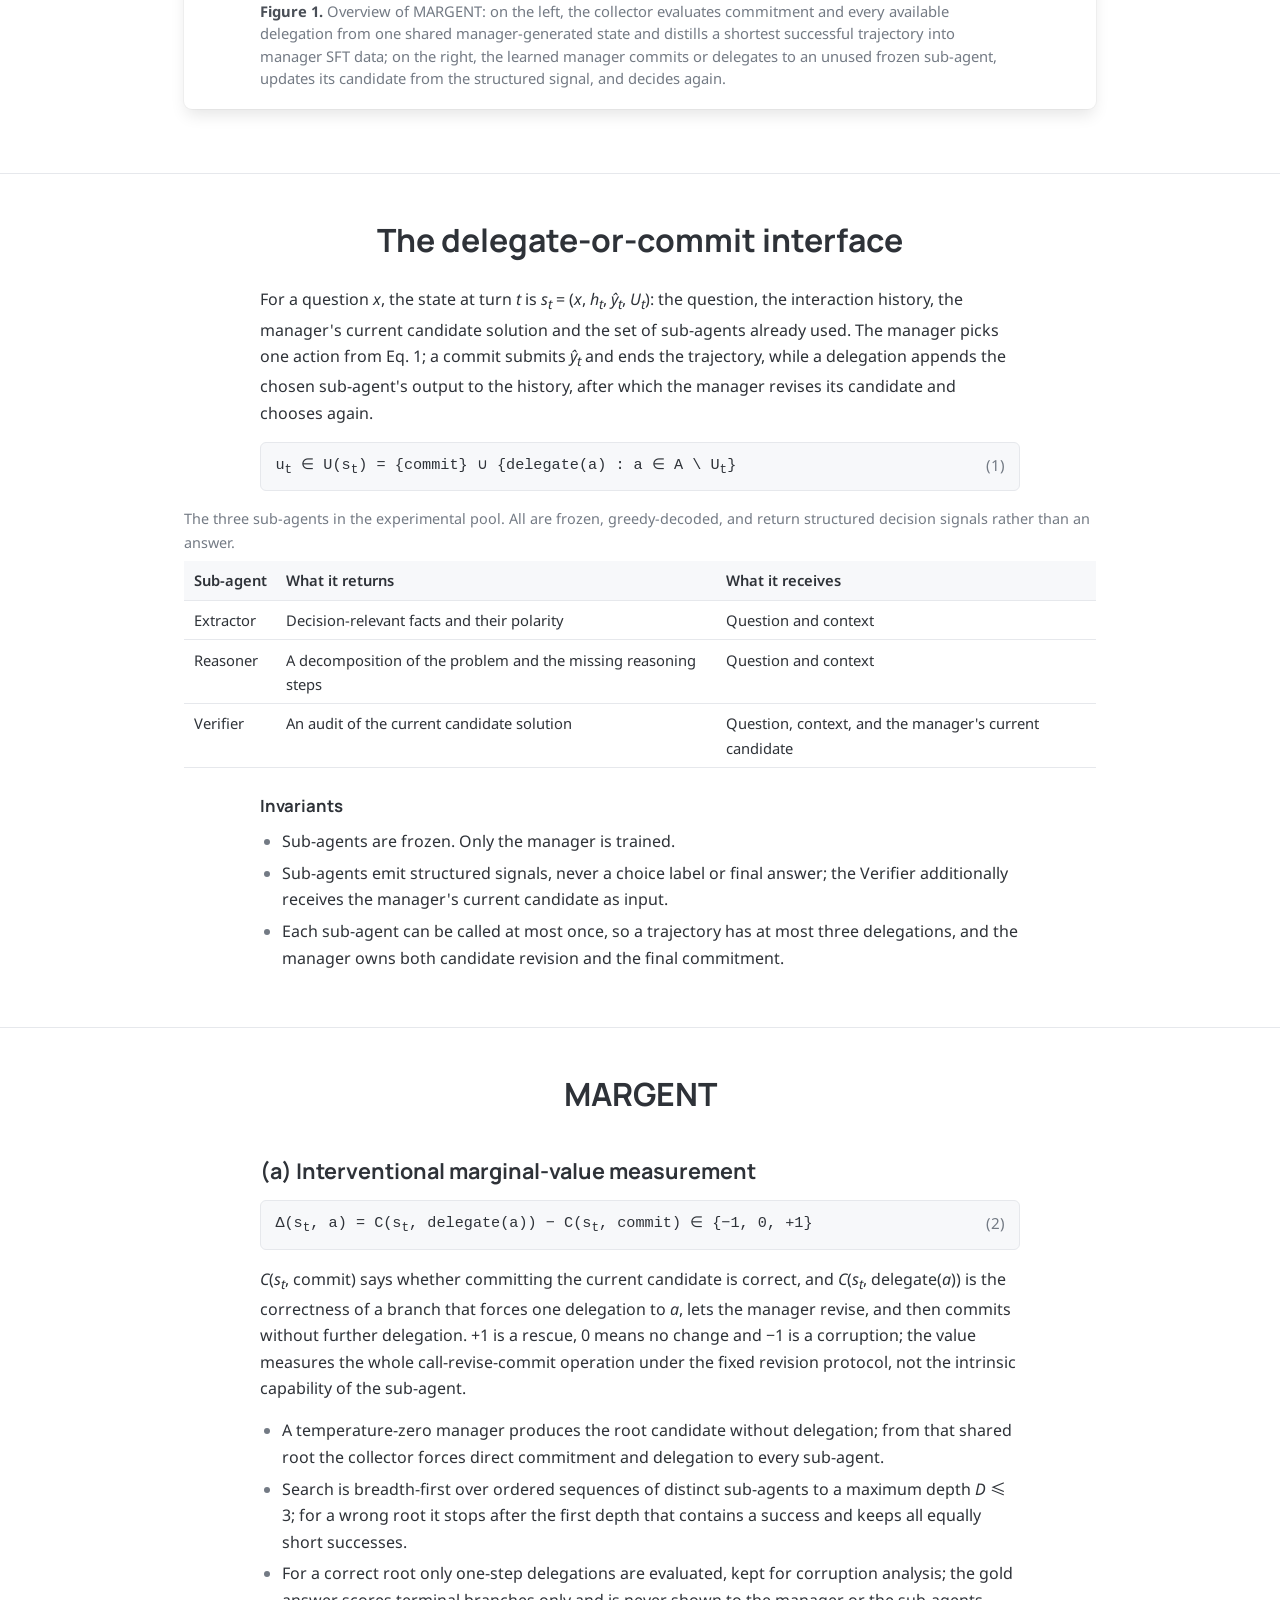
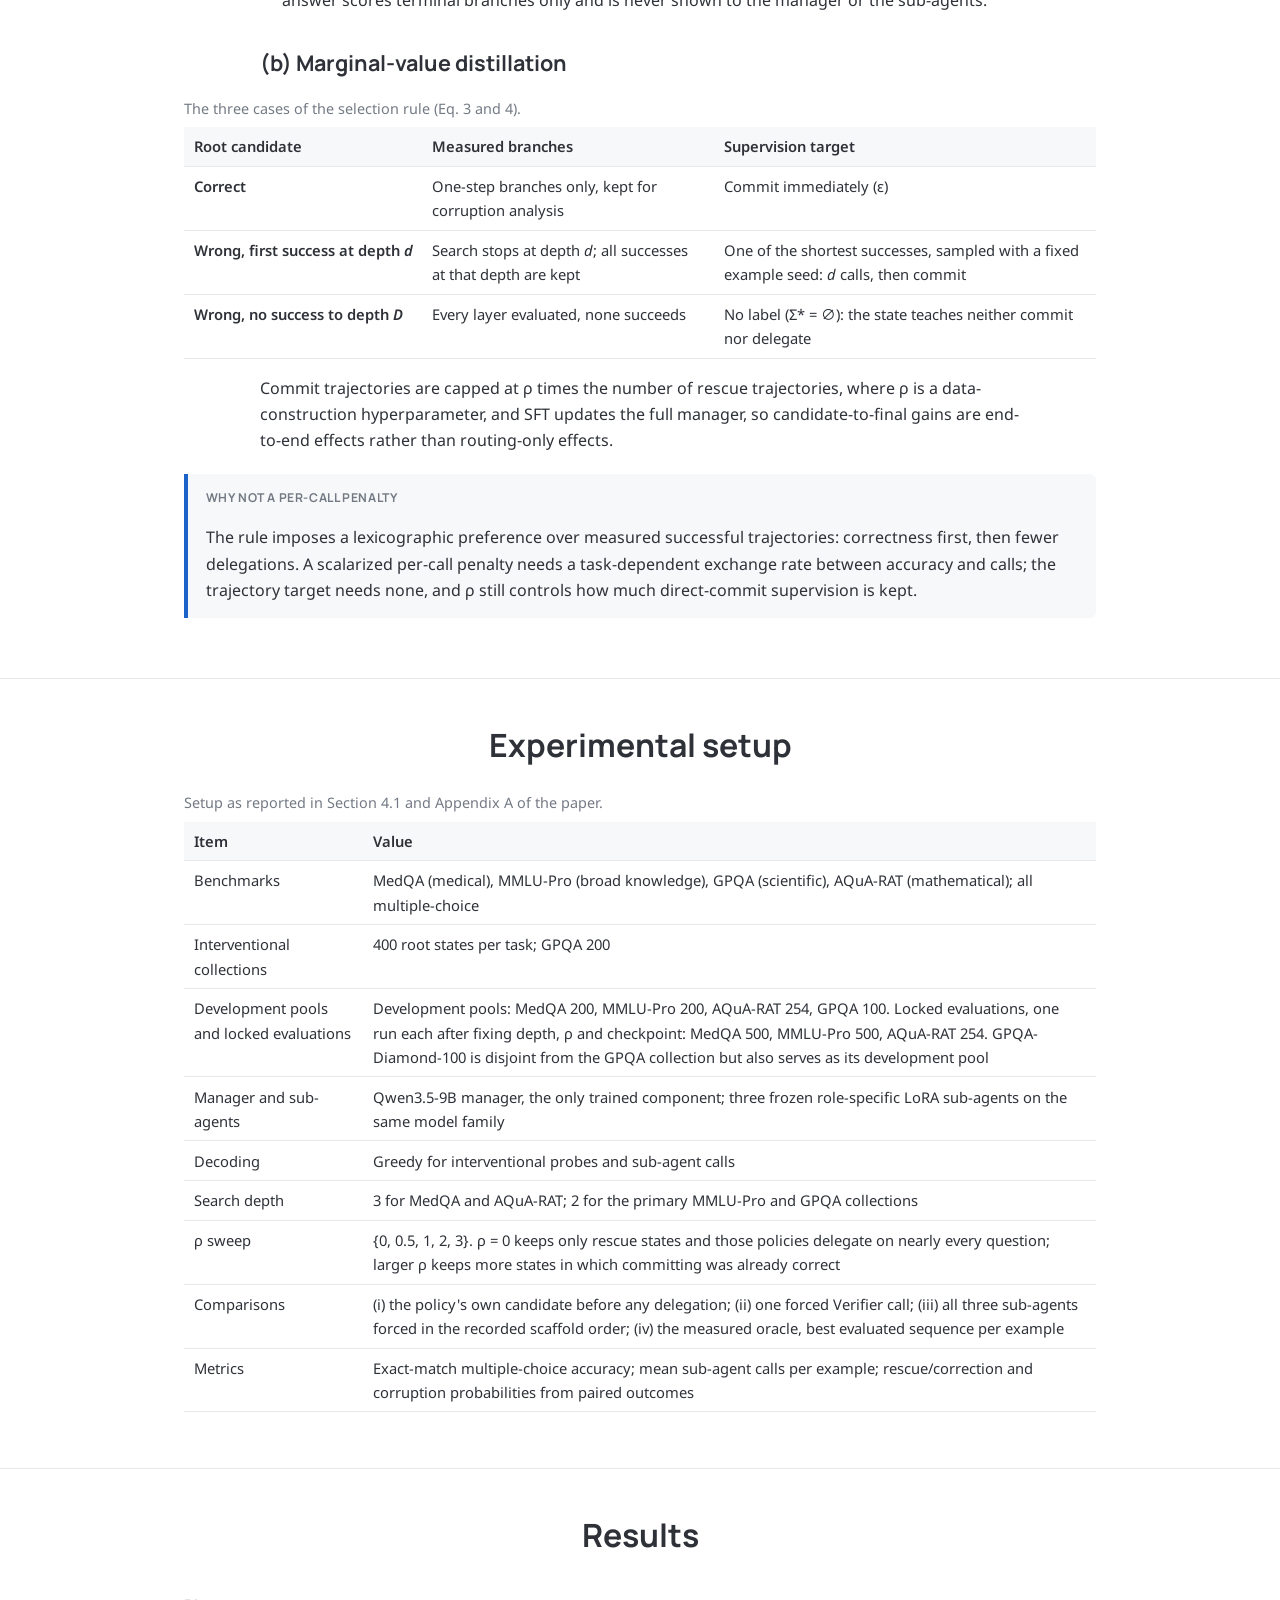
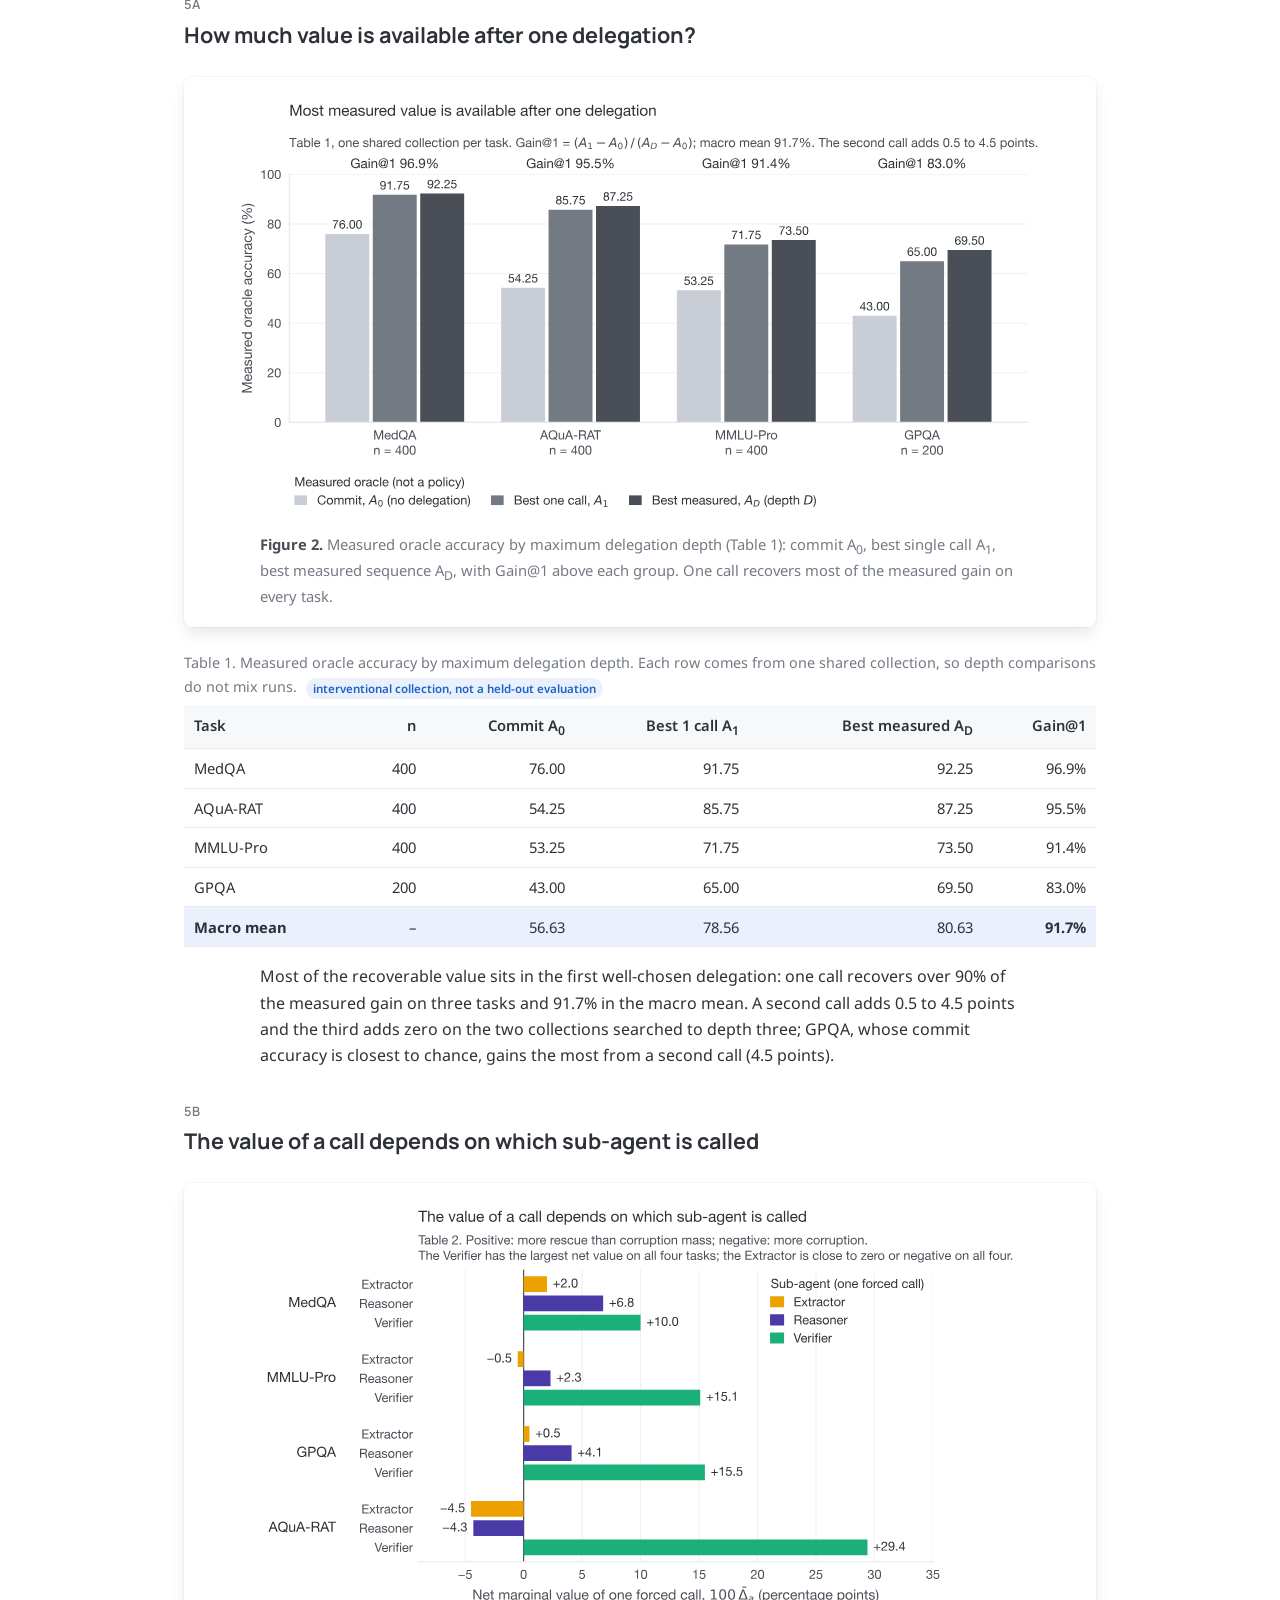
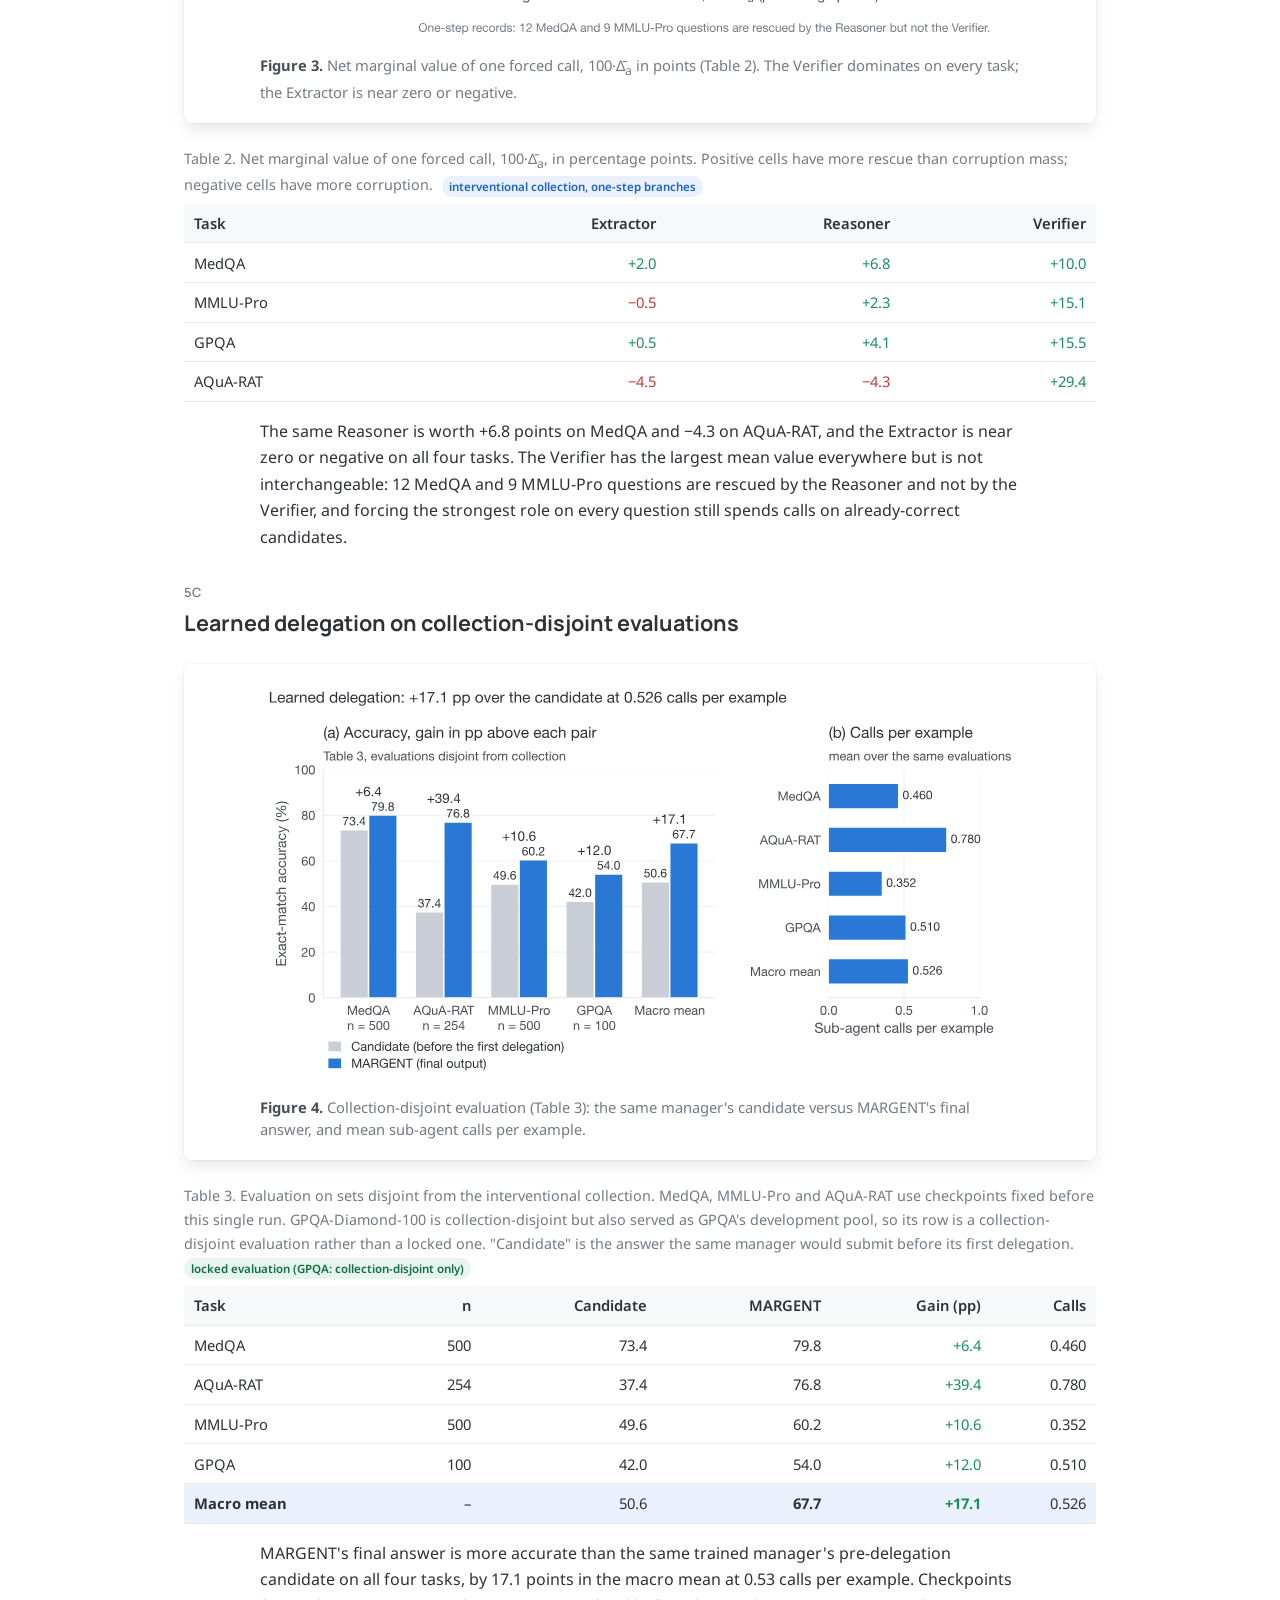
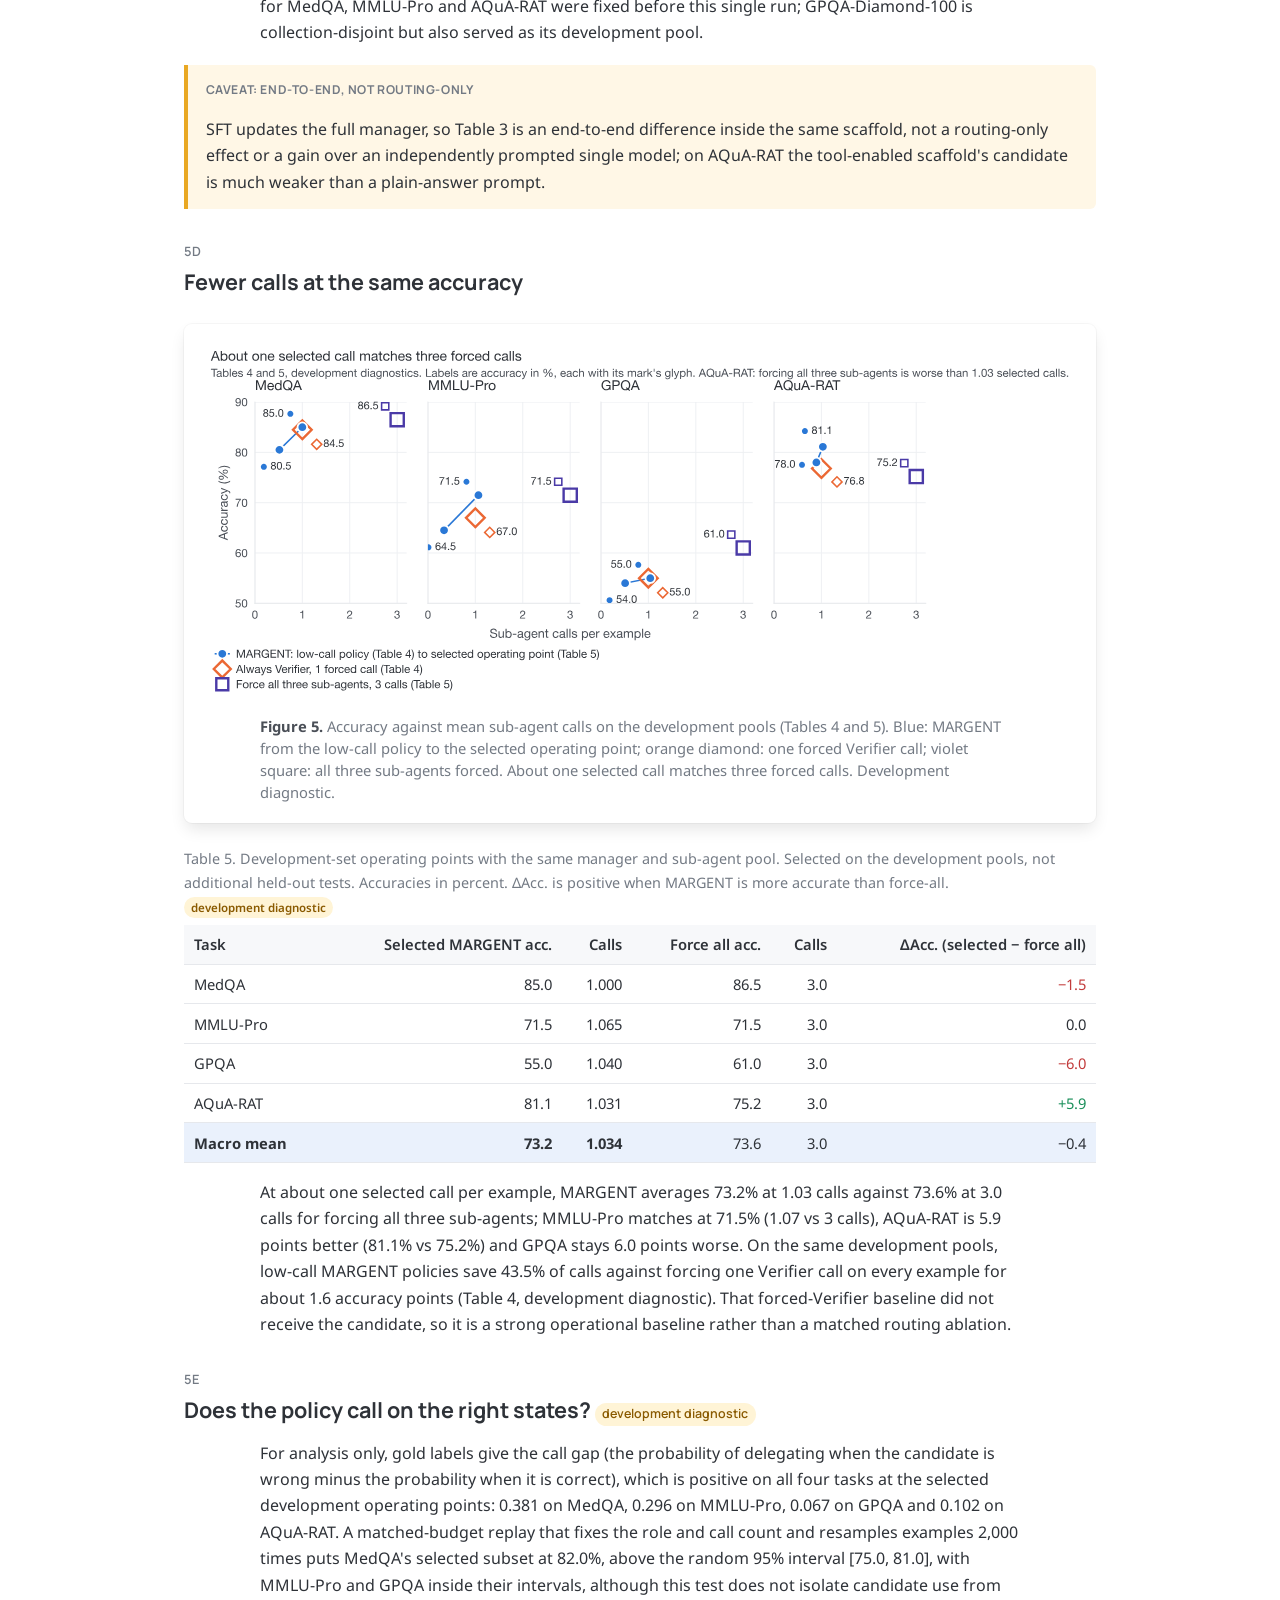
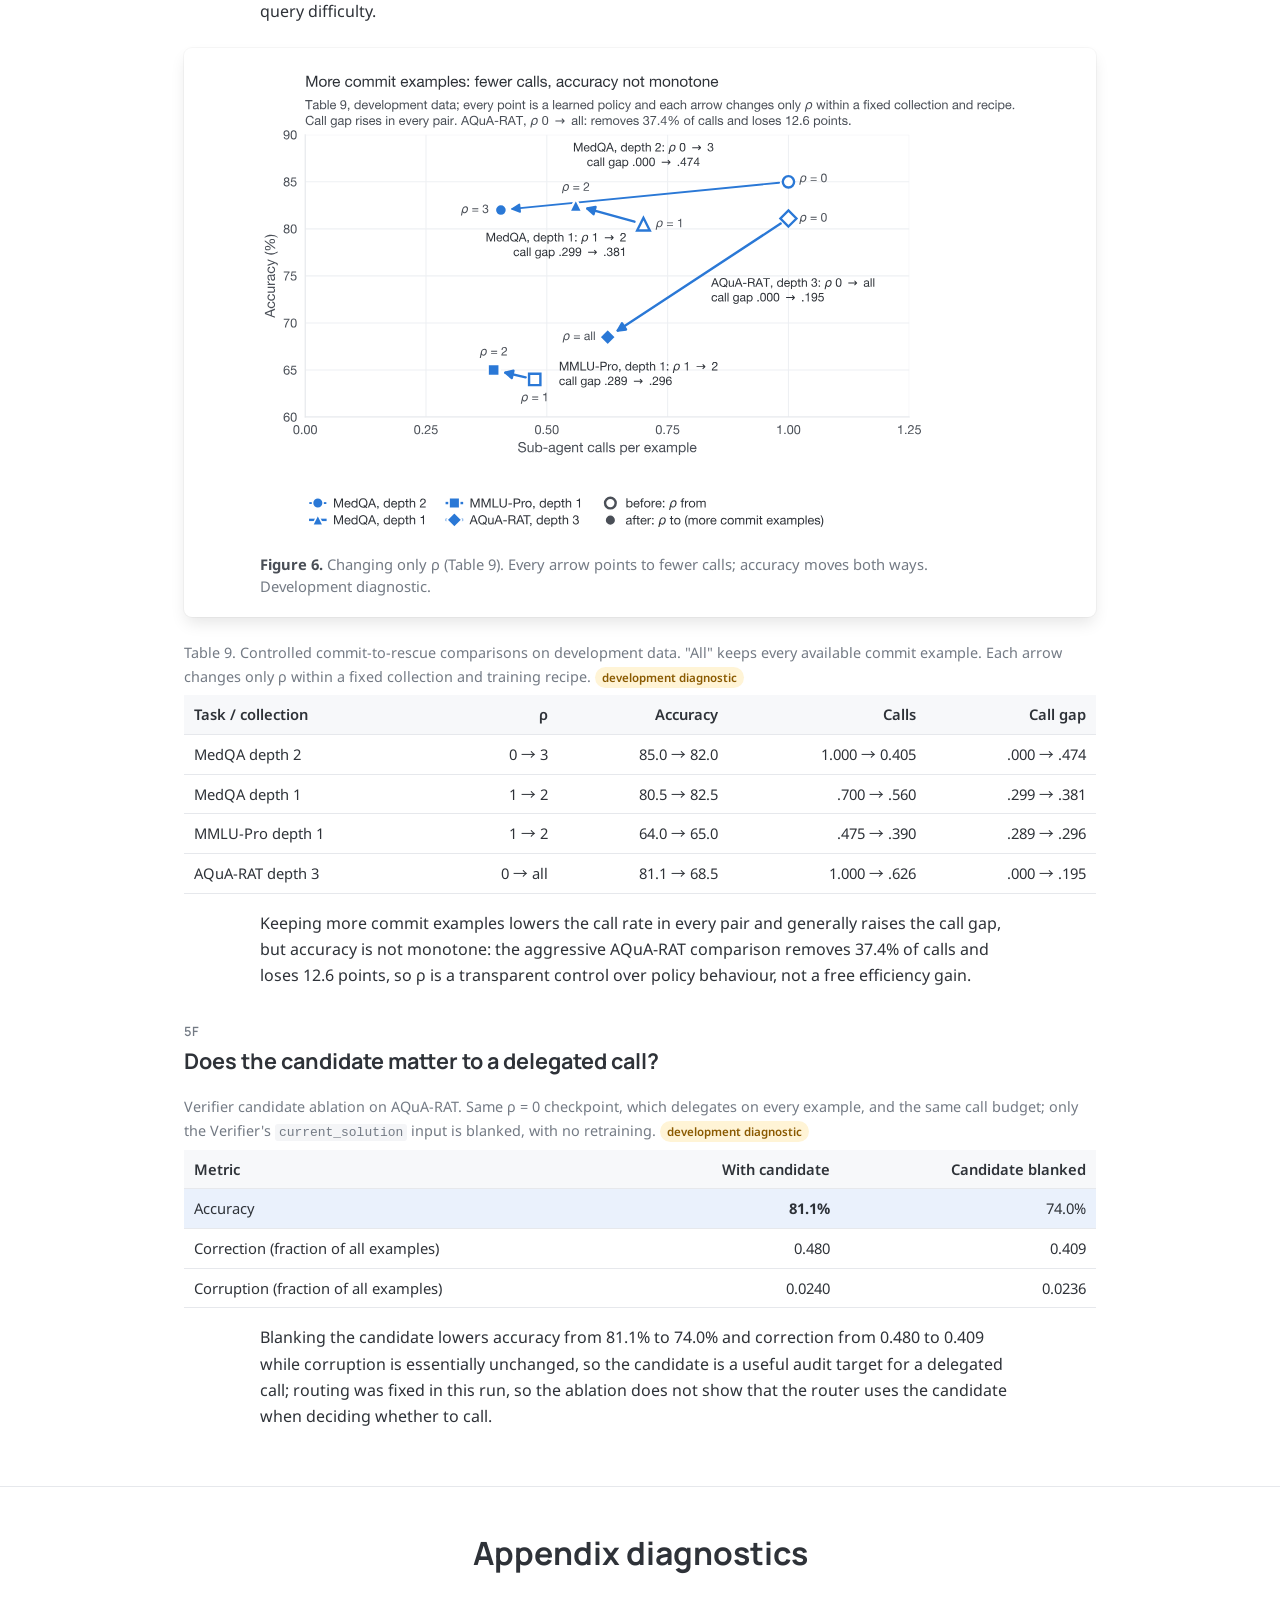
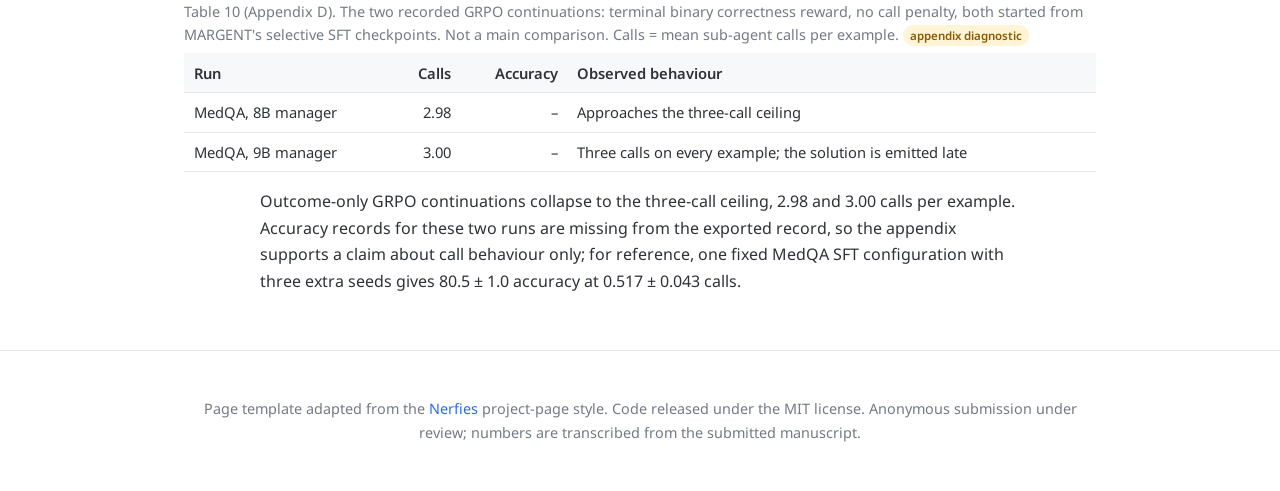
==== commit 45c6343a: "Bring back the five result figures that match the kept tables Co-Authored-By: Claude Fable 5.1 <nore" ====
--- a/index.html
+++ b/index.html
@@ -195,6 +195,12 @@
     <h2>Results</h2>
 
     <h3><span class="rq">5a</span>How much value is available after one delegation?</h3>
+    <div class="box">
+      <figure>
+        <img src="static/images/fig_oracle_depth.svg" alt="Grouped bars per task: commit accuracy, best one-call accuracy and best measured accuracy, with Gain@1 above each group.">
+        <figcaption><b>Figure 2.</b> Measured oracle accuracy by maximum delegation depth (Table 1): commit A<sub>0</sub>, best single call A<sub>1</sub>, best measured sequence A<sub>D</sub>, with Gain@1 above each group. One call recovers most of the measured gain on every task.</figcaption>
+      </figure>
+    </div>
     <div class="table-wrap">
       <table>
         <caption>Table 1. Measured oracle accuracy by maximum delegation depth. Each row comes from one shared collection, so depth comparisons do not mix runs. <span class="tag">interventional collection, not a held-out evaluation</span></caption>
@@ -213,6 +219,12 @@
     </div>
 
     <h3><span class="rq">5b</span>The value of a call depends on which sub-agent is called</h3>
+    <div class="box">
+      <figure>
+        <img src="static/images/fig_net_marginal_value.svg" alt="Net marginal value of one forced call for each task and sub-agent, in percentage points around a zero line.">
+        <figcaption><b>Figure 3.</b> Net marginal value of one forced call, 100·Δ̄<sub>a</sub> in points (Table 2). The Verifier dominates on every task; the Extractor is near zero or negative.</figcaption>
+      </figure>
+    </div>
     <div class="table-wrap">
       <table>
         <caption>Table 2. Net marginal value of one forced call, 100·Δ̄<sub>a</sub>, in percentage points. Positive cells have more rescue than corruption mass; negative cells have more corruption. <span class="tag">interventional collection, one-step branches</span></caption>
@@ -230,6 +242,12 @@
     </div>
 
     <h3><span class="rq">5c</span>Learned delegation on collection-disjoint evaluations</h3>
+    <div class="box">
+      <figure>
+        <img src="static/images/fig_disjoint_eval.svg" alt="Paired bars per task: candidate accuracy versus MARGENT accuracy on the collection-disjoint sets, and a second panel with calls per example.">
+        <figcaption><b>Figure 4.</b> Collection-disjoint evaluation (Table 3): the same manager's candidate versus MARGENT's final answer, and mean sub-agent calls per example.</figcaption>
+      </figure>
+    </div>
     <div class="table-wrap">
       <table>
         <caption>Table 3. Evaluation on sets disjoint from the interventional collection. MedQA, MMLU-Pro and AQuA-RAT use checkpoints fixed before this single run. GPQA-Diamond-100 is collection-disjoint but also served as GPQA's development pool, so its row is a collection-disjoint evaluation rather than a locked one. "Candidate" is the answer the same manager would submit before its first delegation. <span class="status ok">locked evaluation (GPQA: collection-disjoint only)</span></caption>
@@ -252,6 +270,12 @@
     </div>
 
     <h3><span class="rq">5d</span>Fewer calls at the same accuracy</h3>
+    <div class="box">
+      <figure>
+        <img src="static/images/fig_accuracy_vs_calls.svg" alt="Four panels, one per task, plotting accuracy against calls per example for the low-call and selected MARGENT points, one forced Verifier call and all three sub-agents forced.">
+        <figcaption><b>Figure 5.</b> Accuracy against mean sub-agent calls on the development pools (Tables 4 and 5). Blue: MARGENT from the low-call policy to the selected operating point; orange diamond: one forced Verifier call; violet square: all three sub-agents forced. About one selected call matches three forced calls. Development diagnostic.</figcaption>
+      </figure>
+    </div>
     <div class="table-wrap">
       <table>
         <caption>Table 5. Development-set operating points with the same manager and sub-agent pool. Selected on the development pools, not additional held-out tests. Accuracies in percent. ΔAcc. is positive when MARGENT is more accurate than force-all. <span class="status weak">development diagnostic</span></caption>
@@ -273,6 +297,12 @@
     <div class="prose">
       <p>For analysis only, gold labels give the call gap (the probability of delegating when the candidate is wrong minus the probability when it is correct), which is positive on all four tasks at the selected development operating points: 0.381 on MedQA, 0.296 on MMLU-Pro, 0.067 on GPQA and 0.102 on AQuA-RAT. A matched-budget replay that fixes the role and call count and resamples examples 2,000 times puts MedQA's selected subset at 82.0%, above the random 95% interval [75.0, 81.0], with MMLU-Pro and GPQA inside their intervals, although this test does not isolate candidate use from query difficulty.</p>
     </div>
+    <div class="box">
+      <figure>
+        <img src="static/images/fig_rho_sweep.svg" alt="Arrows in the calls-versus-accuracy plane, one per comparison in Table 9, each from the lower to the higher commit-to-rescue ratio.">
+        <figcaption><b>Figure 6.</b> Changing only ρ (Table 9). Every arrow points to fewer calls; accuracy moves both ways. Development diagnostic.</figcaption>
+      </figure>
+    </div>
     <div class="table-wrap">
       <table>
         <caption>Table 9. Controlled commit-to-rescue comparisons on development data. "All" keeps every available commit example. Each arrow changes only ρ within a fixed collection and training recipe. <span class="status weak">development diagnostic</span></caption>
